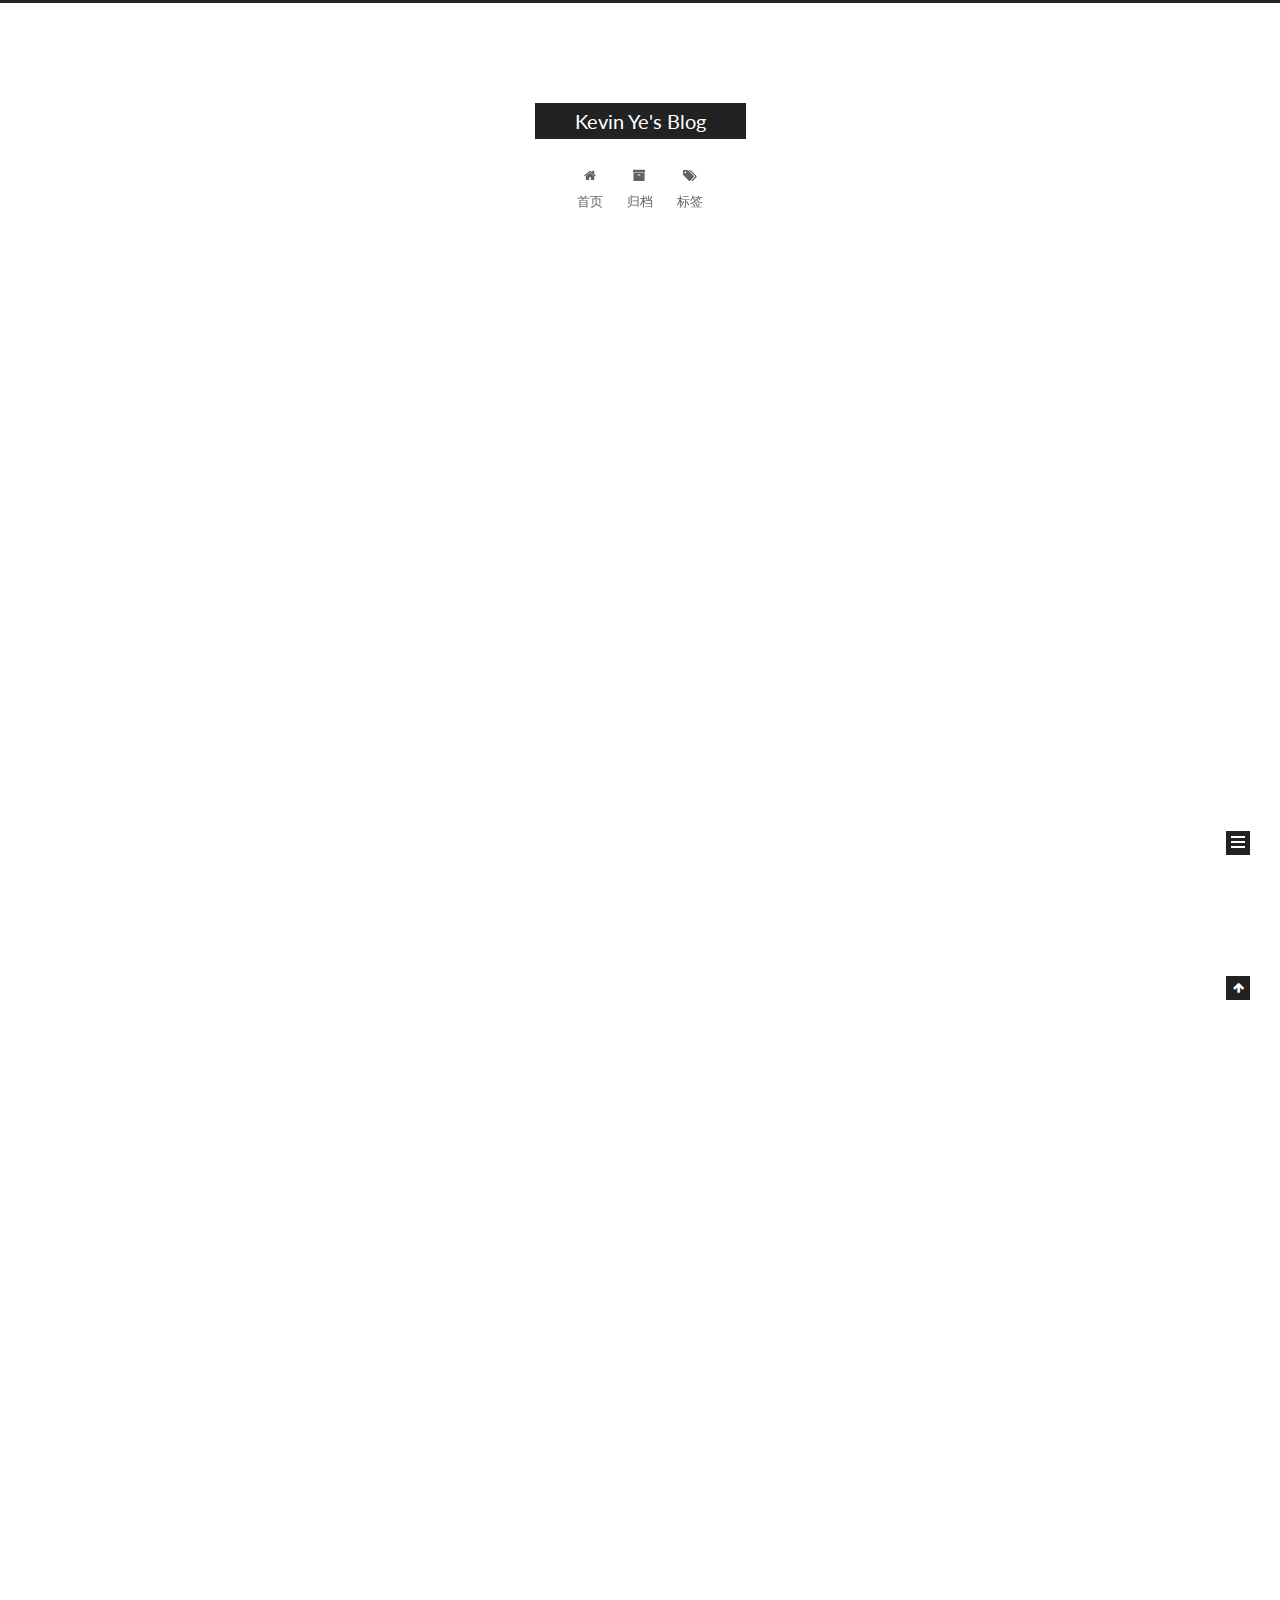
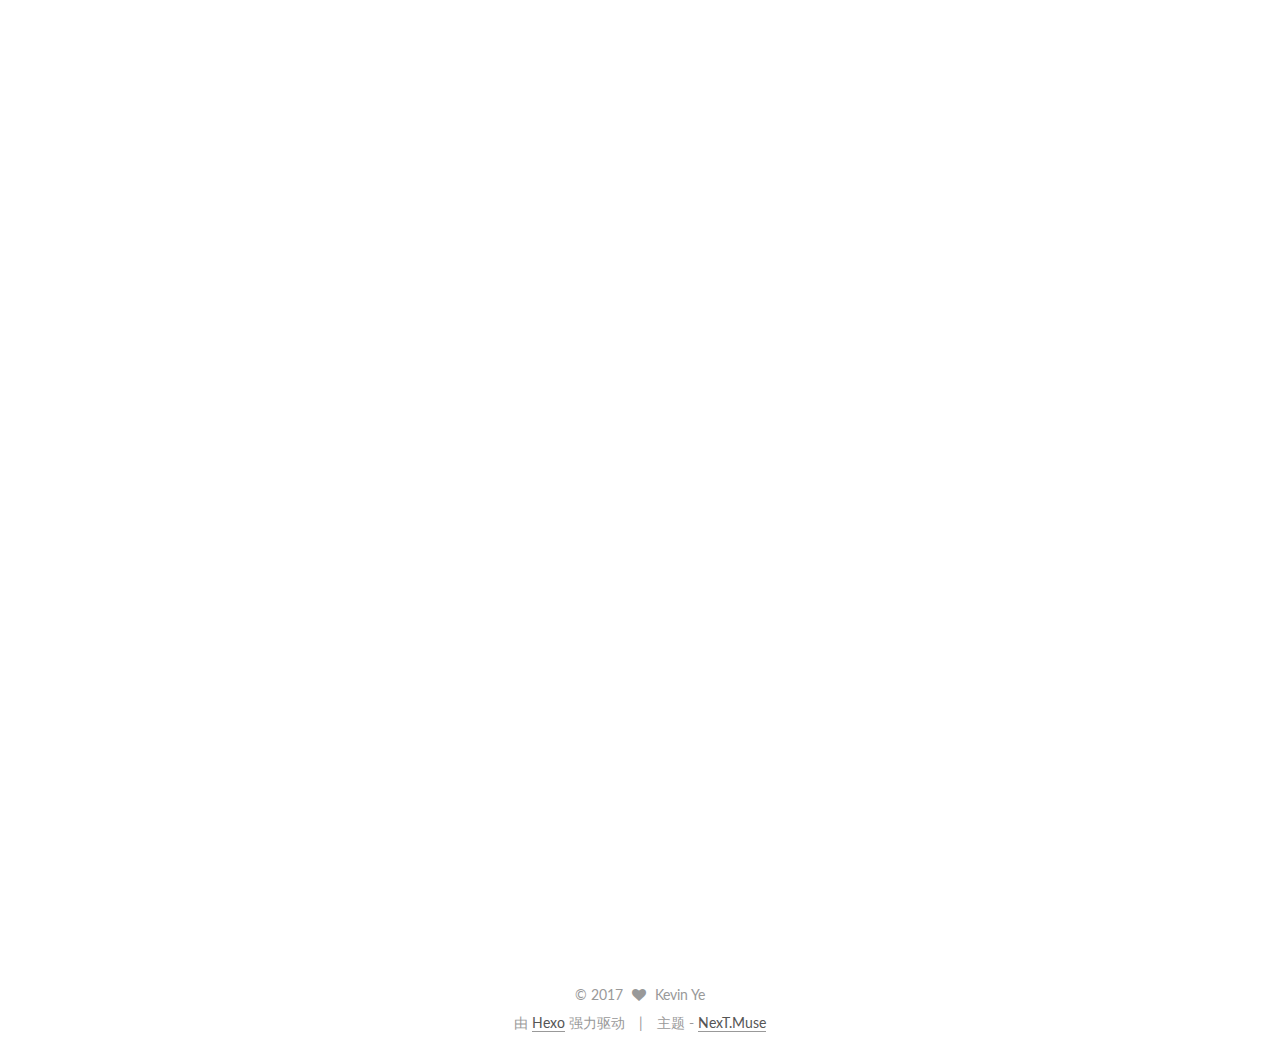
==== index.html @ f9342b97 "Site updated: 2017-03-09 15:17:04" ====
<!doctype html>



  


<html class="theme-next muse use-motion" lang="zh-Hans">
<head>
  <meta charset="UTF-8"/>
<meta http-equiv="X-UA-Compatible" content="IE=edge" />
<meta name="viewport" content="width=device-width, initial-scale=1, maximum-scale=1"/>



<meta http-equiv="Cache-Control" content="no-transform" />
<meta http-equiv="Cache-Control" content="no-siteapp" />















  
  
  <link href="/lib/fancybox/source/jquery.fancybox.css?v=2.1.5" rel="stylesheet" type="text/css" />




  
  
  
  

  
    
    
  

  

  

  

  

  
    
    
    <link href="//fonts.googleapis.com/css?family=Lato:300,300italic,400,400italic,700,700italic&subset=latin,latin-ext" rel="stylesheet" type="text/css">
  






<link href="/lib/font-awesome/css/font-awesome.min.css?v=4.6.2" rel="stylesheet" type="text/css" />

<link href="/css/main.css?v=5.1.0" rel="stylesheet" type="text/css" />


  <meta name="keywords" content="Hexo, NexT" />








  <link rel="shortcut icon" type="image/x-icon" href="/favicon.ico?v=5.1.0" />






<meta property="og:type" content="website">
<meta property="og:title" content="Kevin Ye's Blog">
<meta property="og:url" content="http://yoursite.com/index.html">
<meta property="og:site_name" content="Kevin Ye's Blog">
<meta name="twitter:card" content="summary">
<meta name="twitter:title" content="Kevin Ye's Blog">



<script type="text/javascript" id="hexo.configurations">
  var NexT = window.NexT || {};
  var CONFIG = {
    root: '/',
    scheme: 'Muse',
    sidebar: {"position":"left","display":"post","offset":12,"offset_float":0,"b2t":false,"scrollpercent":false},
    fancybox: true,
    motion: true,
    duoshuo: {
      userId: '0',
      author: '博主'
    },
    algolia: {
      applicationID: '',
      apiKey: '',
      indexName: '',
      hits: {"per_page":10},
      labels: {"input_placeholder":"Search for Posts","hits_empty":"We didn't find any results for the search: ${query}","hits_stats":"${hits} results found in ${time} ms"}
    }
  };
</script>



  <link rel="canonical" href="http://yoursite.com/"/>





  <title> Kevin Ye's Blog </title>
</head>

<body itemscope itemtype="http://schema.org/WebPage" lang="zh-Hans">

  














  
  
    
  

  <div class="container one-collumn sidebar-position-left 
   page-home 
 ">
    <div class="headband"></div>

    <header id="header" class="header" itemscope itemtype="http://schema.org/WPHeader">
      <div class="header-inner"><div class="site-brand-wrapper">
  <div class="site-meta ">
    

    <div class="custom-logo-site-title">
      <a href="/"  class="brand" rel="start">
        <span class="logo-line-before"><i></i></span>
        <span class="site-title">Kevin Ye's Blog</span>
        <span class="logo-line-after"><i></i></span>
      </a>
    </div>
      
        <p class="site-subtitle"></p>
      
  </div>

  <div class="site-nav-toggle">
    <button>
      <span class="btn-bar"></span>
      <span class="btn-bar"></span>
      <span class="btn-bar"></span>
    </button>
  </div>
</div>

<nav class="site-nav">
  

  
    <ul id="menu" class="menu">
      
        
        <li class="menu-item menu-item-home">
          <a href="/" rel="section">
            
              <i class="menu-item-icon fa fa-fw fa-home"></i> <br />
            
            首页
          </a>
        </li>
      
        
        <li class="menu-item menu-item-archives">
          <a href="/archives" rel="section">
            
              <i class="menu-item-icon fa fa-fw fa-archive"></i> <br />
            
            归档
          </a>
        </li>
      
        
        <li class="menu-item menu-item-tags">
          <a href="/tags" rel="section">
            
              <i class="menu-item-icon fa fa-fw fa-tags"></i> <br />
            
            标签
          </a>
        </li>
      

      
    </ul>
  

  
</nav>



 </div>
    </header>

    <main id="main" class="main">
      <div class="main-inner">
        <div class="content-wrap">
          <div id="content" class="content">
            
  <section id="posts" class="posts-expand">
    
      

  

  
  
  

  <article class="post post-type-normal " itemscope itemtype="http://schema.org/Article">
    <link itemprop="mainEntityOfPage" href="http://yoursite.com/2017/03/07/test-title/">

    <span hidden itemprop="author" itemscope itemtype="http://schema.org/Person">
      <meta itemprop="name" content="Kevin Ye">
      <meta itemprop="description" content="">
      <meta itemprop="image" content="/uploads/avatar.jpg">
    </span>

    <span hidden itemprop="publisher" itemscope itemtype="http://schema.org/Organization">
      <meta itemprop="name" content="Kevin Ye's Blog">
    </span>

    
      <header class="post-header">

        
        
          <h1 class="post-title" itemprop="name headline">
            
            
              
                
                <a class="post-title-link" href="/2017/03/07/test-title/" itemprop="url">
                  Start activity from a SingleInstance activity
                </a>
              
            
          </h1>
        

        <div class="post-meta">
          <span class="post-time">
            
              <span class="post-meta-item-icon">
                <i class="fa fa-calendar-o"></i>
              </span>
              
                <span class="post-meta-item-text">发表于</span>
              
              <time title="创建于" itemprop="dateCreated datePublished" datetime="2017-03-07T14:33:56+08:00">
                2017-03-07
              </time>
            

            

            
          </span>

          

          
            
          

          
          

          

          

          

        </div>
      </header>
    


    <div class="post-body" itemprop="articleBody">

      
      

      
        
          
            <h2 id="Start-activity-from-a-SingleInstance-activity"><a href="#Start-activity-from-a-SingleInstance-activity" class="headerlink" title="Start activity from a SingleInstance activity"></a>Start activity from a SingleInstance activity</h2><p>问题：项目上遇到个问题，有个 SingleInstance 的 activity Activity-A， 可以看成一个dialog样式的list，点击其中的每个item可以打开对应的详情界面，即跳转到 Activity-B，跳转到 Activity-B 后仍会控制让 Activity-A 再次弹出覆盖在 Activity-B 之上，可以再次点击其中的item打开新的详情界面， Activity-B 是个普通 activity， 预期是每次点击 Activity-A 中的item 后会打开一个新的 Activity-B 来显示详情，多次点击后应该有多个 Activity-B 的实例，分别显示不同item的详情。 然而实际过程中发现 Activity-B 始终只有一个实例，始终显示的是最后一次点击的item的详情， 即便在startActivity的intent中不添加任何flag也是如此。</p>
<p>原因: 查看官方文档后发现，从一个 SingleInstance 的 Activity 跳转到别的 Activity 时， 默认是加了 FLAG_ACTIVITY_NEW_TASK 的。</p>
<blockquote>
<p>A “singleInstance” activity, on the other hand, permits no other activities to be part of its task. It’s the only activity in the task. If it starts another activity, that activity is assigned to a different task — as if FLAG_ACTIVITY_NEW_TASK was in the intent.</p>
</blockquote>
<p>而如果添加了 FLAG_ACTIVITY_NEW_TASK ，如果目标 Activity 已经存在于一个task时，不会创建一个新的实例，而是把已有的那个task带到前台， 所以导致了以上问题的出现。</p>
<blockquote>
<p>“Start the activity in a new task. If a task is already running for the activity you are now starting, that task is brought to the foreground with its last state restored and the activity receives the new intent in onNewIntent().”</p>
</blockquote>
<p>解决办法：在 startActivity 的 intent 里同时加上 FLAG_ACTIVITY_NEW_TASK 和 FLAG_ACTIVITY_MULTIPLE_TASK （必须同时使用），官方文档对FLAG_ACTIVITY_MULTIPLE_TASK 的解释是：</p>
<blockquote>
<p>Used in conjunction with FLAG_ACTIVITY_NEW_TASK to disable the behavior of bringing an existing task to the foreground. When set, a new task is always started to host the Activity for the Intent, regardless of whether there is already an existing task running the same thing.</p>
</blockquote>
<p>参考官方文档：</p>
<ul>
<li><p><a href="https://developer.android.com/guide/topics/manifest/activity-element.html#lmode" target="_blank" rel="external">Activity LaunchMode</a></p>
</li>
<li><p><a href="https://developer.android.com/reference/android/content/Intent.html#FLAG_ACTIVITY_MULTIPLE_TASK" target="_blank" rel="external">FLAG_ACTIVITY_MULTIPLE_TASK</a></p>
</li>
</ul>

          
        
      
    </div>

    <div>
      
    </div>

    <div>
      
    </div>


    <footer class="post-footer">
      

      

      

      
      
        <div class="post-eof"></div>
      
    </footer>
  </article>


    
      

  

  
  
  

  <article class="post post-type-normal " itemscope itemtype="http://schema.org/Article">
    <link itemprop="mainEntityOfPage" href="http://yoursite.com/2017/03/07/hello-world/">

    <span hidden itemprop="author" itemscope itemtype="http://schema.org/Person">
      <meta itemprop="name" content="Kevin Ye">
      <meta itemprop="description" content="">
      <meta itemprop="image" content="/uploads/avatar.jpg">
    </span>

    <span hidden itemprop="publisher" itemscope itemtype="http://schema.org/Organization">
      <meta itemprop="name" content="Kevin Ye's Blog">
    </span>

    
      <header class="post-header">

        
        
          <h1 class="post-title" itemprop="name headline">
            
            
              
                
                <a class="post-title-link" href="/2017/03/07/hello-world/" itemprop="url">
                  Hello World
                </a>
              
            
          </h1>
        

        <div class="post-meta">
          <span class="post-time">
            
              <span class="post-meta-item-icon">
                <i class="fa fa-calendar-o"></i>
              </span>
              
                <span class="post-meta-item-text">发表于</span>
              
              <time title="创建于" itemprop="dateCreated datePublished" datetime="2017-03-07T14:28:43+08:00">
                2017-03-07
              </time>
            

            

            
          </span>

          

          
            
          

          
          

          

          

          

        </div>
      </header>
    


    <div class="post-body" itemprop="articleBody">

      
      

      
        
          
            <p>Welcome to <a href="https://hexo.io/" target="_blank" rel="external">Hexo</a>! This is your very first post. Check <a href="https://hexo.io/docs/" target="_blank" rel="external">documentation</a> for more info. If you get any problems when using Hexo, you can find the answer in <a href="https://hexo.io/docs/troubleshooting.html" target="_blank" rel="external">troubleshooting</a> or you can ask me on <a href="https://github.com/hexojs/hexo/issues" target="_blank" rel="external">GitHub</a>.</p>
<h2 id="Quick-Start"><a href="#Quick-Start" class="headerlink" title="Quick Start"></a>Quick Start</h2><h3 id="Create-a-new-post"><a href="#Create-a-new-post" class="headerlink" title="Create a new post"></a>Create a new post</h3><figure class="highlight bash"><table><tr><td class="gutter"><pre><div class="line">1</div></pre></td><td class="code"><pre><div class="line">$ hexo new <span class="string">"My New Post"</span></div></pre></td></tr></table></figure>
<p>More info: <a href="https://hexo.io/docs/writing.html" target="_blank" rel="external">Writing</a></p>
<h3 id="Run-server"><a href="#Run-server" class="headerlink" title="Run server"></a>Run server</h3><figure class="highlight bash"><table><tr><td class="gutter"><pre><div class="line">1</div></pre></td><td class="code"><pre><div class="line">$ hexo server</div></pre></td></tr></table></figure>
<p>More info: <a href="https://hexo.io/docs/server.html" target="_blank" rel="external">Server</a></p>
<h3 id="Generate-static-files"><a href="#Generate-static-files" class="headerlink" title="Generate static files"></a>Generate static files</h3><figure class="highlight bash"><table><tr><td class="gutter"><pre><div class="line">1</div></pre></td><td class="code"><pre><div class="line">$ hexo generate</div></pre></td></tr></table></figure>
<p>More info: <a href="https://hexo.io/docs/generating.html" target="_blank" rel="external">Generating</a></p>
<h3 id="Deploy-to-remote-sites"><a href="#Deploy-to-remote-sites" class="headerlink" title="Deploy to remote sites"></a>Deploy to remote sites</h3><figure class="highlight bash"><table><tr><td class="gutter"><pre><div class="line">1</div></pre></td><td class="code"><pre><div class="line">$ hexo deploy</div></pre></td></tr></table></figure>
<p>More info: <a href="https://hexo.io/docs/deployment.html" target="_blank" rel="external">Deployment</a></p>

          
        
      
    </div>

    <div>
      
    </div>

    <div>
      
    </div>


    <footer class="post-footer">
      

      

      

      
      
        <div class="post-eof"></div>
      
    </footer>
  </article>


    
  </section>

  

          
          </div>
          


          

        </div>
        
          
  
  <div class="sidebar-toggle">
    <div class="sidebar-toggle-line-wrap">
      <span class="sidebar-toggle-line sidebar-toggle-line-first"></span>
      <span class="sidebar-toggle-line sidebar-toggle-line-middle"></span>
      <span class="sidebar-toggle-line sidebar-toggle-line-last"></span>
    </div>
  </div>

  <aside id="sidebar" class="sidebar">
    <div class="sidebar-inner">

      

      

      <section class="site-overview sidebar-panel sidebar-panel-active">
        <div class="site-author motion-element" itemprop="author" itemscope itemtype="http://schema.org/Person">
          <img class="site-author-image" itemprop="image"
               src="/uploads/avatar.jpg"
               alt="Kevin Ye" />
          <p class="site-author-name" itemprop="name">Kevin Ye</p>
           
              <p class="site-description motion-element" itemprop="description"></p>
          
        </div>
        <nav class="site-state motion-element">

          
            <div class="site-state-item site-state-posts">
              <a href="/archives">
                <span class="site-state-item-count">2</span>
                <span class="site-state-item-name">日志</span>
              </a>
            </div>
          

          

          
            
            
            <div class="site-state-item site-state-tags">
              
                <span class="site-state-item-count">1</span>
                <span class="site-state-item-name">标签</span>
              
            </div>
          

        </nav>

        

        <div class="links-of-author motion-element">
          
        </div>

        
        

        
        

        


      </section>

      

      

    </div>
  </aside>


        
      </div>
    </main>

    <footer id="footer" class="footer">
      <div class="footer-inner">
        <div class="copyright" >
  
  &copy; 
  <span itemprop="copyrightYear">2017</span>
  <span class="with-love">
    <i class="fa fa-heart"></i>
  </span>
  <span class="author" itemprop="copyrightHolder">Kevin Ye</span>
</div>


<div class="powered-by">
  由 <a class="theme-link" href="https://hexo.io">Hexo</a> 强力驱动
</div>

<div class="theme-info">
  主题 -
  <a class="theme-link" href="https://github.com/iissnan/hexo-theme-next">
    NexT.Muse
  </a>
</div>


        

        
      </div>
    </footer>

    
      <div class="back-to-top">
        <i class="fa fa-arrow-up"></i>
        
      </div>
    
    
  </div>

  

<script type="text/javascript">
  if (Object.prototype.toString.call(window.Promise) !== '[object Function]') {
    window.Promise = null;
  }
</script>









  




  
  <script type="text/javascript" src="/lib/jquery/index.js?v=2.1.3"></script>

  
  <script type="text/javascript" src="/lib/fastclick/lib/fastclick.min.js?v=1.0.6"></script>

  
  <script type="text/javascript" src="/lib/jquery_lazyload/jquery.lazyload.js?v=1.9.7"></script>

  
  <script type="text/javascript" src="/lib/velocity/velocity.min.js?v=1.2.1"></script>

  
  <script type="text/javascript" src="/lib/velocity/velocity.ui.min.js?v=1.2.1"></script>

  
  <script type="text/javascript" src="/lib/fancybox/source/jquery.fancybox.pack.js?v=2.1.5"></script>


  


  <script type="text/javascript" src="/js/src/utils.js?v=5.1.0"></script>

  <script type="text/javascript" src="/js/src/motion.js?v=5.1.0"></script>



  
  

  

  


  <script type="text/javascript" src="/js/src/bootstrap.js?v=5.1.0"></script>



  



  




	





  





  





  



  
  

  

  

  

  


  

</body>
</html>
---- css/main.css ----
/* normalize.css v3.0.2 | MIT License | git.io/normalize */
html {
  font-family: sans-serif; /* 1 */
  -ms-text-size-adjust: 100%; /* 2 */
  -webkit-text-size-adjust: 100%; /* 2 */
}
body {
  margin: 0;
}
article,
aside,
details,
figcaption,
figure,
footer,
header,
hgroup,
main,
menu,
nav,
section,
summary {
  display: block;
}
audio,
canvas,
progress,
video {
  display: inline-block; /* 1 */
  vertical-align: baseline; /* 2 */
}
audio:not([controls]) {
  display: none;
  height: 0;
}
[hidden],
template {
  display: none;
}
a {
  background-color: transparent;
}
a:active,
a:hover {
  outline: 0;
}
abbr[title] {
  border-bottom: 1px dotted;
}
b,
strong {
  font-weight: bold;
}
dfn {
  font-style: italic;
}
h1 {
  font-size: 2em;
  margin: 0.67em 0;
}
mark {
  background: #ff0;
  color: #000;
}
small {
  font-size: 80%;
}
sub,
sup {
  font-size: 75%;
  line-height: 0;
  position: relative;
  vertical-align: baseline;
}
sup {
  top: -0.5em;
}
sub {
  bottom: -0.25em;
}
img {
  border: 0;
}
svg:not(:root) {
  overflow: hidden;
}
figure {
  margin: 1em 40px;
}
hr {
  -moz-box-sizing: content-box;
  box-sizing: content-box;
  height: 0;
}
pre {
  overflow: auto;
}
code,
kbd,
pre,
samp {
  font-family: monospace, monospace;
  font-size: 1em;
}
button,
input,
optgroup,
select,
textarea {
  color: inherit; /* 1 */
  font: inherit; /* 2 */
  margin: 0; /* 3 */
}
button {
  overflow: visible;
}
button,
select {
  text-transform: none;
}
button,
html input[type="button"],
input[type="reset"],
input[type="submit"] {
  -webkit-appearance: button; /* 2 */
  cursor: pointer; /* 3 */
}
button[disabled],
html input[disabled] {
  cursor: default;
}
button::-moz-focus-inner,
input::-moz-focus-inner {
  border: 0;
  padding: 0;
}
input {
  line-height: normal;
}
input[type="checkbox"],
input[type="radio"] {
  box-sizing: border-box; /* 1 */
  padding: 0; /* 2 */
}
input[type="number"]::-webkit-inner-spin-button,
input[type="number"]::-webkit-outer-spin-button {
  height: auto;
}
input[type="search"] {
  -webkit-appearance: textfield; /* 1 */
  -moz-box-sizing: content-box;
  -webkit-box-sizing: content-box; /* 2 */
  box-sizing: content-box;
}
input[type="search"]::-webkit-search-cancel-button,
input[type="search"]::-webkit-search-decoration {
  -webkit-appearance: none;
}
fieldset {
  border: 1px solid #c0c0c0;
  margin: 0 2px;
  padding: 0.35em 0.625em 0.75em;
}
legend {
  border: 0; /* 1 */
  padding: 0; /* 2 */
}
textarea {
  overflow: auto;
}
optgroup {
  font-weight: bold;
}
table {
  border-collapse: collapse;
  border-spacing: 0;
}
td,
th {
  padding: 0;
}
::selection {
  background: #262a30;
  color: #fff;
}
body {
  position: relative;
  font-family: 'Lato', "PingFang SC", "Microsoft YaHei", sans-serif;
  font-size: 14px;
  line-height: 2;
  color: #555;
  background: #fff;
}
@media (max-width: 767px) {
  body {
    padding-right: 0 !important;
  }
}
@media (min-width: 768px) and (max-width: 991px) {
  body {
    padding-right: 0 !important;
  }
}
@media (min-width: 1600px) {
  body {
    font-size: 16px;
  }
}
h1,
h2,
h3,
h4,
h5,
h6 {
  margin: 0;
  padding: 0;
  font-weight: bold;
  line-height: 1.5;
  font-family: 'Lato', "PingFang SC", "Microsoft YaHei", sans-serif;
}
h2,
h3,
h4,
h5,
h6 {
  margin: 20px 0 15px;
}
h1 {
  font-size: 22px;
}
@media (max-width: 767px) {
  h1 {
    font-size: 18px;
  }
}
h2 {
  font-size: 20px;
}
@media (max-width: 767px) {
  h2 {
    font-size: 16px;
  }
}
h3 {
  font-size: 18px;
}
@media (max-width: 767px) {
  h3 {
    font-size: 14px;
  }
}
h4 {
  font-size: 16px;
}
@media (max-width: 767px) {
  h4 {
    font-size: 12px;
  }
}
h5 {
  font-size: 14px;
}
@media (max-width: 767px) {
  h5 {
    font-size: 10px;
  }
}
h6 {
  font-size: 12px;
}
@media (max-width: 767px) {
  h6 {
    font-size: 8px;
  }
}
p {
  margin: 0 0 25px 0;
}
a {
  color: #555;
  text-decoration: none;
  border-bottom: 1px solid #999;
  word-wrap: break-word;
}
a:hover {
  color: #222;
  border-bottom-color: #222;
}
blockquote {
  margin: 0;
  padding: 0;
}
img {
  display: block;
  margin: auto;
  max-width: 100%;
  height: auto;
}
hr {
  margin: 40px 0;
  height: 3px;
  border: none;
  background-color: #ddd;
  background-image: repeating-linear-gradient(-45deg, #fff, #fff 4px, transparent 4px, transparent 8px);
}
blockquote {
  padding: 0 15px;
  color: #666;
  border-left: 4px solid #ddd;
}
blockquote cite::before {
  content: "-";
  padding: 0 5px;
}
dt {
  font-weight: 700;
}
dd {
  margin: 0;
  padding: 0;
}
.text-left {
  text-align: left;
}
.text-center {
  text-align: center;
}
.text-right {
  text-align: right;
}
.text-justify {
  text-align: justify;
}
.text-nowrap {
  white-space: nowrap;
}
.text-lowercase {
  text-transform: lowercase;
}
.text-uppercase {
  text-transform: uppercase;
}
.text-capitalize {
  text-transform: capitalize;
}
.center-block {
  display: block;
  margin-left: auto;
  margin-right: auto;
}
.clearfix:before,
.clearfix:after {
  content: " ";
  display: table;
}
.clearfix:after {
  clear: both;
}
.pullquote {
  width: 45%;
}
.pullquote.left {
  float: left;
  margin-left: 5px;
  margin-right: 10px;
}
.pullquote.right {
  float: right;
  margin-left: 10px;
  margin-right: 5px;
}
.affix.affix.affix {
  position: fixed;
}
.translation {
  margin-top: -20px;
  font-size: 14px;
  color: #999;
}
.scrollbar-measure {
  width: 100px;
  height: 100px;
  overflow: scroll;
  position: absolute;
  top: -9999px;
}
.use-motion .motion-element {
  opacity: 0;
}
table {
  margin: 20px 0;
  width: 100%;
  border-collapse: collapse;
  border-spacing: 0;
  border: 1px solid #ddd;
  font-size: 14px;
  table-layout: fixed;
  word-wrap: break-all;
}
table>tbody>tr:nth-of-type(odd) {
  background-color: #f9f9f9;
}
table>tbody>tr:hover {
  background-color: #f5f5f5;
}
caption,
th,
td {
  padding: 8px;
  text-align: left;
  vertical-align: middle;
  font-weight: normal;
}
th,
td {
  border-bottom: 3px solid #ddd;
  border-right: 1px solid #eee;
}
th {
  padding-bottom: 10px;
  font-weight: 700;
}
td {
  border-bottom-width: 1px;
}
html,
body {
  height: 100%;
}
.container {
  position: relative;
  min-height: 100%;
}
.header-inner {
  margin: 0 auto;
  padding: 100px 0 70px;
  width: 700px;
}
@media (min-width: 1600px) {
  .container .header-inner {
    width: 900px;
  }
}
.main {
  padding-bottom: 150px;
}
.main-inner {
  margin: 0 auto;
  width: 700px;
}
@media (min-width: 1600px) {
  .container .main-inner {
    width: 900px;
  }
}
.footer {
  position: absolute;
  left: 0;
  bottom: 0;
  width: 100%;
  min-height: 50px;
}
.footer-inner {
  box-sizing: border-box;
  margin: 20px auto;
  width: 700px;
}
@media (min-width: 1600px) {
  .container .footer-inner {
    width: 900px;
  }
}
pre,
.highlight {
  overflow: auto;
  margin: 20px 0;
  padding: 0;
  font-size: 13px;
  color: #4d4d4c;
  background: #f7f7f7;
  line-height: 1.6;
}
pre,
code {
  font-family: consolas, Menlo, "PingFang SC", "Microsoft YaHei", monospace;
}
code {
  padding: 2px 4px;
  word-wrap: break-word;
  color: #555;
  background: #eee;
  border-radius: 3px;
  font-size: 13px;
}
pre code {
  padding: 0;
  color: #4d4d4c;
  background: none;
  text-shadow: none;
}
.highlight {
  border-radius: 1px;
}
.highlight pre {
  border: none;
  margin: 0;
  padding: 10px 0;
}
.highlight table {
  margin: 0;
  width: auto;
  border: none;
}
.highlight td {
  border: none;
  padding: 0;
}
.highlight figcaption {
  font-size: 1em;
  color: #4d4d4c;
  line-height: 1em;
  margin-bottom: 1em;
}
.highlight figcaption:before,
.highlight figcaption:after {
  content: " ";
  display: table;
}
.highlight figcaption:after {
  clear: both;
}
.highlight figcaption a {
  float: right;
  color: #4d4d4c;
}
.highlight figcaption a:hover {
  border-bottom-color: #4d4d4c;
}
.highlight .gutter pre {
  padding-left: 10px;
  padding-right: 10px;
  color: #869194;
  text-align: right;
  background-color: #eff2f3;
}
.highlight .code pre {
  padding-left: 10px;
  padding-right: 10px;
  background-color: #f7f7f7;
}
.highlight .line {
  height: 20px;
}
.gutter {
  -webkit-user-select: none;
  -moz-user-select: none;
  -ms-user-select: none;
  user-select: none;
}
.gist table {
  width: auto;
}
.gist table td {
  border: none;
}
pre .deletion {
  background: #fdd;
}
pre .addition {
  background: #dfd;
}
pre .meta {
  color: #8959a8;
}
pre .comment {
  color: #8e908c;
}
pre .variable,
pre .attribute,
pre .tag,
pre .regexp,
pre .ruby .constant,
pre .xml .tag .title,
pre .xml .pi,
pre .xml .doctype,
pre .html .doctype,
pre .css .id,
pre .css .class,
pre .css .pseudo {
  color: #c82829;
}
pre .number,
pre .preprocessor,
pre .built_in,
pre .literal,
pre .params,
pre .constant,
pre .command {
  color: #f5871f;
}
pre .ruby .class .title,
pre .css .rules .attribute,
pre .string,
pre .value,
pre .inheritance,
pre .header,
pre .ruby .symbol,
pre .xml .cdata,
pre .special,
pre .number,
pre .formula {
  color: #718c00;
}
pre .title,
pre .css .hexcolor {
  color: #3e999f;
}
pre .function,
pre .python .decorator,
pre .python .title,
pre .ruby .function .title,
pre .ruby .title .keyword,
pre .perl .sub,
pre .javascript .title,
pre .coffeescript .title {
  color: #4271ae;
}
pre .keyword,
pre .javascript .function {
  color: #8959a8;
}
.full-image.full-image.full-image {
  border: none;
  max-width: 100%;
  width: auto;
  margin: 20px auto;
}
@media (min-width: 992px) {
  .full-image.full-image.full-image {
    max-width: none;
    width: 110%;
    margin: 25px -5%;
  }
}
.blockquote-center,
.page-home .post-type-quote blockquote,
.page-post-detail .post-type-quote blockquote {
  position: relative;
  margin: 40px 0;
  padding: 0;
  border-left: none;
  text-align: center;
}
.blockquote-center::before,
.page-home .post-type-quote blockquote::before,
.page-post-detail .post-type-quote blockquote::before,
.blockquote-center::after,
.page-home .post-type-quote blockquote::after,
.page-post-detail .post-type-quote blockquote::after {
  position: absolute;
  content: ' ';
  display: block;
  width: 100%;
  height: 24px;
  opacity: 0.2;
  background-repeat: no-repeat;
  background-position: 0 -6px;
  background-size: 22px 22px;
}
.blockquote-center::before,
.page-home .post-type-quote blockquote::before,
.page-post-detail .post-type-quote blockquote::before {
  top: -20px;
  background-image: url("../images/quote-l.svg");
  border-top: 1px solid #ccc;
}
.blockquote-center::after,
.page-home .post-type-quote blockquote::after,
.page-post-detail .post-type-quote blockquote::after {
  bottom: -20px;
  background-image: url("../images/quote-r.svg");
  border-bottom: 1px solid #ccc;
  background-position: 100% 8px;
}
.blockquote-center p,
.page-home .post-type-quote blockquote p,
.page-post-detail .post-type-quote blockquote p,
.blockquote-center div,
.page-home .post-type-quote blockquote div,
.page-post-detail .post-type-quote blockquote div {
  text-align: center;
}
.post .post-body .group-picture img {
  box-sizing: border-box;
  padding: 0 3px;
  border: none;
}
.post .group-picture-row {
  overflow: hidden;
  margin-top: 6px;
}
.post .group-picture-row:first-child {
  margin-top: 0;
}
.post .group-picture-column {
  float: left;
}
.page-post-detail .post-body .group-picture-column {
  float: none;
  margin-top: 10px;
  width: auto !important;
}
.page-post-detail .post-body .group-picture-column img {
  margin: 0 auto;
}
.page-archive .group-picture-container {
  overflow: hidden;
}
.page-archive .group-picture-row {
  float: left;
}
.page-archive .group-picture-row:first-child {
  margin-top: 6px;
}
.page-archive .group-picture-column {
  max-width: 150px;
  max-height: 150px;
}
.note {
  padding: 20px;
  margin: 20px 0;
  border: 1px solid #eee;
  border-left-width: 5px;
  border-radius: 3px;
}
.note h2,
.note h3,
.note h4,
.note h5,
.note h6 {
  margin-top: 0;
  margin-bottom: 5px;
}
.note p:last-child {
  margin-bottom: 0;
}
.note code {
  border-radius: 3px;
}
.note+.note {
  margin-top: -5px;
}
.default {
  border-left-color: #777;
}
.default h2,
.default h3,
.default h4,
.default h5,
.default h6 {
  color: #777;
}
.primary {
  border-left-color: #428bca;
}
.primary h2,
.primary h3,
.primary h4,
.primary h5,
.primary h6 {
  color: #428bca;
}
.success {
  border-left-color: #5cb85c;
}
.success h2,
.success h3,
.success h4,
.success h5,
.success h6 {
  color: #5cb85c;
}
.danger {
  border-left-color: #d9534f;
}
.danger h2,
.danger h3,
.danger h4,
.danger h5,
.danger h6 {
  color: #d9534f;
}
.warning {
  border-left-color: #f0ad4e;
}
.warning h2,
.warning h3,
.warning h4,
.warning h5,
.warning h6 {
  color: #f0ad4e;
}
.info {
  border-left-color: #5bc0de;
}
.info h2,
.info h3,
.info h4,
.info h5,
.info h6 {
  color: #5bc0de;
}
.exturl {
  background-color: transparent;
  cursor: pointer;
  border-bottom: 1px solid #999;
}
.exturl .fa {
  font-size: 14px;
}
.exturl:active,
.exturl:hover {
  outline: 0;
  color: #222;
  border-bottom-color: #222;
}
.btn {
  display: inline-block;
  padding: 0 20px;
  font-size: 14px;
  color: #fff;
  background: #222;
  border: 2px solid #222;
  text-decoration: none;
  border-radius: 0;
  transition-property: background-color;
  transition-duration: 0.2s;
  transition-timing-function: ease-in-out;
  transition-delay: 0s;
}
.btn:hover,
.post-button .btn:hover {
  border-color: #222;
  color: #222;
  background: #fff;
}
.btn-bar {
  display: block;
  width: 22px;
  height: 2px;
  background: #555;
  border-radius: 1px;
}
.btn-bar+.btn-bar {
  margin-top: 4px;
}
.pagination {
  margin: 120px 0 40px;
  text-align: center;
  border-top: 1px solid #eee;
}
.page-number-basic,
.pagination .prev,
.pagination .next,
.pagination .page-number,
.pagination .space {
  display: inline-block;
  position: relative;
  top: -1px;
  margin: 0 10px;
  padding: 0 10px;
  line-height: 30px;
}
@media (max-width: 767px) {
  .page-number-basic,
  .pagination .prev,
  .pagination .next,
  .pagination .page-number,
  .pagination .space {
    margin: 0 5px;
  }
}
.pagination .prev,
.pagination .next,
.pagination .page-number {
  border-bottom: 0;
  border-top: 1px solid #eee;
  transition-property: border-color;
  transition-duration: 0.2s;
  transition-timing-function: ease-in-out;
  transition-delay: 0s;
}
.pagination .prev:hover,
.pagination .next:hover,
.pagination .page-number:hover {
  border-top-color: #222;
}
.pagination .space {
  padding: 0;
  margin: 0;
}
.pagination .prev {
  margin-left: 0;
}
.pagination .next {
  margin-right: 0;
}
.pagination .page-number.current {
  color: #fff;
  background: #ccc;
  border-top-color: #ccc;
}
@media (max-width: 767px) {
  .pagination {
    border-top: none;
  }
  .pagination .prev,
  .pagination .next,
  .pagination .page-number {
    margin-bottom: 10px;
    border-top: 0;
    border-bottom: 1px solid #eee;
  }
  .pagination .prev:hover,
  .pagination .next:hover,
  .pagination .page-number:hover {
    border-bottom-color: #222;
  }
}
.comments {
  margin: 60px 20px 0;
}
.tag-cloud {
  text-align: center;
}
.tag-cloud a {
  display: inline-block;
  margin: 10px;
}
.back-to-top {
  box-sizing: border-box;
  position: fixed;
  bottom: -100px;
  right: 30px;
  z-index: 1050;
  padding: 0 6px;
  width: 24px;
  background: #222;
  font-size: 12px;
  opacity: 1;
  color: #fff;
  cursor: pointer;
  text-align: center;
  -webkit-transform: translateZ(0);
  transition-property: bottom;
  transition-duration: 0.2s;
  transition-timing-function: ease-in-out;
  transition-delay: 0s;
}
@media (max-width: 767px) {
  .back-to-top {
    display: none;
  }
}
@media (min-width: 768px) and (max-width: 991px) {
  .back-to-top {
    display: none;
  }
}
.back-to-top.back-to-top-on {
  bottom: 19px;
}
.header {
  background: #fff;
}
.header-inner {
  position: relative;
}
.headband {
  height: 3px;
  background: #222;
}
.site-meta {
  margin: 0;
  text-align: center;
}
@media (max-width: 767px) {
  .site-meta {
    text-align: center;
  }
}
.brand {
  position: relative;
  display: inline-block;
  padding: 0 40px;
  color: #fff;
  background: #222;
  border-bottom: none;
}
.brand:hover {
  color: #fff;
}
.logo {
  display: inline-block;
  margin-right: 5px;
  line-height: 36px;
  vertical-align: top;
}
.site-title {
  display: inline-block;
  vertical-align: top;
  line-height: 36px;
  font-size: 20px;
  font-weight: normal;
  font-family: 'Lato', "PingFang SC", "Microsoft YaHei", sans-serif;
}
.site-subtitle {
  margin-top: 10px;
  font-size: 13px;
  color: #999;
}
.use-motion .brand {
  opacity: 0;
}
.use-motion .logo,
.use-motion .site-title,
.use-motion .site-subtitle {
  opacity: 0;
  position: relative;
  top: -10px;
}
.site-nav-toggle {
  display: none;
  position: absolute;
  top: 10px;
  left: 10px;
}
@media (max-width: 767px) {
  .site-nav-toggle {
    display: block;
  }
}
.site-nav-toggle button {
  margin-top: 2px;
  padding: 9px 10px;
  background: transparent;
  border: none;
}
@media (max-width: 767px) {
  .site-nav {
    display: none;
    margin: 0 -10px;
    padding: 0 10px;
    clear: both;
    border-top: 1px solid #ddd;
  }
}
@media (min-width: 768px) and (max-width: 991px) {
  .site-nav {
    display: block !important;
  }
}
@media (min-width: 992px) {
  .site-nav {
    display: block !important;
  }
}
.menu {
  margin-top: 20px;
  padding-left: 0;
  text-align: center;
}
.menu .menu-item {
  display: inline-block;
  margin: 0 10px;
  list-style: none;
}
@media screen and (max-width: 767px) {
  .menu .menu-item {
    margin-top: 10px;
  }
}
.menu .menu-item a {
  display: block;
  font-size: 13px;
  line-height: inherit;
  border-bottom: 1px solid transparent;
  transition-property: border-color;
  transition-duration: 0.2s;
  transition-timing-function: ease-in-out;
  transition-delay: 0s;
}
.menu .menu-item a:hover {
  border-bottom-color: #222;
}
.menu .menu-item .fa {
  margin-right: 5px;
}
.use-motion .menu-item {
  opacity: 0;
}
.post-body {
  font-family: 'Lato', "PingFang SC", "Microsoft YaHei", sans-serif;
}
@media (max-width: 767px) {
  .post-body {
    word-break: break-word;
  }
}
.post-body .fancybox img {
  display: block !important;
  margin: 0 auto;
  cursor: pointer;
  cursor: zoom-in;
  cursor: -webkit-zoom-in;
}
.post-body .image-caption,
.post-body .figure .caption {
  margin: 10px auto 15px;
  text-align: center;
  font-size: 14px;
  color: #999;
  font-weight: bold;
  line-height: 1;
}
.post-sticky-flag {
  display: inline-block;
  font-size: 16px;
  -ms-transform: rotate(30deg);
  -webkit-transform: rotate(30deg);
  -moz-transform: rotate(30deg);
  -ms-transform: rotate(30deg);
  -o-transform: rotate(30deg);
  transform: rotate(30deg);
}
.posts-expand {
  padding-top: 40px;
}
@media (max-width: 767px) {
  .posts-expand {
    margin: 0 20px;
  }
  .post-body pre,
  .post-body .highlight {
    padding: 10px;
  }
  .post-body pre .gutter pre,
  .post-body .highlight .gutter pre {
    padding-right: 10px;
  }
}
@media (min-width: 992px) {
  .posts-expand .post-body {
    text-align: justify;
  }
}
.posts-expand .post-body h2,
.posts-expand .post-body h3,
.posts-expand .post-body h4,
.posts-expand .post-body h5,
.posts-expand .post-body h6 {
  padding-top: 10px;
}
.posts-expand .post-body h2 .header-anchor,
.posts-expand .post-body h3 .header-anchor,
.posts-expand .post-body h4 .header-anchor,
.posts-expand .post-body h5 .header-anchor,
.posts-expand .post-body h6 .header-anchor {
  float: right;
  margin-left: 10px;
  color: #ccc;
  border-bottom-style: none;
  visibility: hidden;
}
.posts-expand .post-body h2 .header-anchor:hover,
.posts-expand .post-body h3 .header-anchor:hover,
.posts-expand .post-body h4 .header-anchor:hover,
.posts-expand .post-body h5 .header-anchor:hover,
.posts-expand .post-body h6 .header-anchor:hover {
  color: inherit;
}
.posts-expand .post-body h2:hover .header-anchor,
.posts-expand .post-body h3:hover .header-anchor,
.posts-expand .post-body h4:hover .header-anchor,
.posts-expand .post-body h5:hover .header-anchor,
.posts-expand .post-body h6:hover .header-anchor {
  visibility: visible;
}
.posts-expand .post-body ul li {
  list-style: circle;
}
.posts-expand .post-body img {
  box-sizing: border-box;
  margin: auto;
  padding: 3px;
  border: 1px solid #ddd;
}
.posts-expand .fancybox img {
  margin: 0 auto;
}
@media (max-width: 767px) {
  .posts-collapse {
    margin: 0 20px;
  }
  .posts-collapse .post-title,
  .posts-collapse .post-meta {
    display: block;
    width: auto;
    text-align: left;
  }
}
.posts-collapse {
  position: relative;
  z-index: 1010;
  margin-left: 55px;
}
.posts-collapse::after {
  content: " ";
  position: absolute;
  top: 20px;
  left: 0;
  margin-left: -2px;
  width: 4px;
  height: 100%;
  background: #f5f5f5;
  z-index: -1;
}
@media (max-width: 767px) {
  .posts-collapse {
    margin: 0 20px;
  }
}
.posts-collapse .collection-title {
  position: relative;
  margin: 60px 0;
}
.posts-collapse .collection-title h2 {
  margin-left: 20px;
}
.posts-collapse .collection-title small {
  color: #bbb;
}
.posts-collapse .collection-title::before {
  content: " ";
  position: absolute;
  left: 0;
  top: 50%;
  margin-left: -4px;
  margin-top: -4px;
  width: 8px;
  height: 8px;
  background: #bbb;
  border-radius: 50%;
}
.posts-collapse .post {
  margin: 30px 0;
}
.posts-collapse .post-header {
  position: relative;
  transition-duration: 0.2s;
  transition-timing-function: ease-in-out;
  transition-delay: 0s;
  transition-property: border;
  border-bottom: 1px dashed #ccc;
}
.posts-collapse .post-header::before {
  content: " ";
  position: absolute;
  left: 0;
  top: 12px;
  width: 6px;
  height: 6px;
  margin-left: -4px;
  background: #bbb;
  border-radius: 50%;
  border: 1px solid #fff;
  transition-duration: 0.2s;
  transition-timing-function: ease-in-out;
  transition-delay: 0s;
  transition-property: background;
}
.posts-collapse .post-header:hover {
  border-bottom-color: #666;
}
.posts-collapse .post-header:hover::before {
  background: #222;
}
.posts-collapse .post-meta {
  position: absolute;
  font-size: 12px;
  left: 20px;
  top: 5px;
}
.posts-collapse .post-comments-count {
  display: none;
}
.posts-collapse .post-title {
  margin-left: 60px;
  font-size: 16px;
  font-weight: normal;
  line-height: inherit;
}
.posts-collapse .post-title::after {
  margin-left: 3px;
  opacity: 0.6;
}
.posts-collapse .post-title a {
  color: #666;
  border-bottom: none;
}
.page-home .post-type-quote .post-header,
.page-post-detail .post-type-quote .post-header,
.page-home .post-type-quote .post-tags,
.page-post-detail .post-type-quote .post-tags {
  display: none;
}
.posts-expand .post-title {
  font-size: 26px;
  text-align: center;
  word-break: break-word;
  font-weight: 400;
}
@media (max-width: 767px) {
  .posts-expand .post-title {
    font-size: 22px;
  }
}
.posts-expand .post-title-link {
  display: inline-block;
  position: relative;
  color: #555;
  border-bottom: none;
  line-height: 1.2;
  vertical-align: top;
}
.posts-expand .post-title-link::before {
  content: "";
  position: absolute;
  width: 100%;
  height: 2px;
  bottom: 0;
  left: 0;
  background-color: #000;
  visibility: hidden;
  -webkit-transform: scaleX(0);
  -moz-transform: scaleX(0);
  -ms-transform: scaleX(0);
  -o-transform: scaleX(0);
  transform: scaleX(0);
  transition-duration: 0.2s;
  transition-timing-function: ease-in-out;
  transition-delay: 0s;
}
.posts-expand .post-title-link:hover::before {
  visibility: visible;
  -webkit-transform: scaleX(1);
  -moz-transform: scaleX(1);
  -ms-transform: scaleX(1);
  -o-transform: scaleX(1);
  transform: scaleX(1);
}
.posts-expand .post-title-link .fa {
  font-size: 16px;
}
.posts-expand .post-meta {
  margin: 3px 0 60px 0;
  color: #999;
  font-family: 'Lato', "PingFang SC", "Microsoft YaHei", sans-serif;
  font-size: 12px;
  text-align: center;
}
.posts-expand .post-meta .post-category-list {
  display: inline-block;
  margin: 0;
  padding: 3px;
}
.posts-expand .post-meta .post-category-list-link {
  color: #999;
}
.posts-expand .post-meta .post-description {
  font-size: 14px;
  margin-top: 2px;
}
.post-meta-divider {
  margin: 0 0.5em;
}
.post-meta-item-icon {
  margin-right: 3px;
}
@media (min-width: 768px) and (max-width: 991px) {
  .post-meta-item-icon {
    display: inline-block;
  }
}
@media (max-width: 767px) {
  .post-meta-item-icon {
    display: inline-block;
  }
}
@media (min-width: 768px) and (max-width: 991px) {
  .post-meta-item-text {
    display: none;
  }
}
@media (max-width: 767px) {
  .post-meta-item-text {
    display: none;
  }
}
@media (max-width: 767px) {
  .posts-expand .post-comments-count {
    display: none;
  }
}
.social-like {
  font-size: 14px;
  height: 20px;
  text-align: center;
  border-top: 1px solid #eee;
  padding-top: 9px;
  margin-top: 45px;
  display: flex;
  justify-content: center;
}
.vk_like {
  width: 85px;
  height: 21px;
  padding-top: 7px;
  align-self: center;
}
.fb_like {
  height: 30px;
  align-self: center;
}
.post-button {
  margin-top: 50px;
}
.post-button .btn {
  color: #fff;
  font-size: 14px;
  background: #222;
  border-radius: 0;
  line-height: 2;
  margin: 0 4px 8px 4px;
}
.post-button .fa-fw {
  width: 1.285714285714286em;
  text-align: left;
}
.posts-expand .post-tags {
  margin-top: 40px;
  text-align: center;
}
.posts-expand .post-tags a {
  display: inline-block;
  margin-right: 10px;
  font-size: 13px;
}
.post-nav {
  display: table;
  margin-top: 15px;
  width: 100%;
  border-top: 1px solid #eee;
}
.post-nav-divider {
  display: table-cell;
  width: 10%;
}
.post-nav-item {
  display: table-cell;
  padding: 10px 0 0 0;
  width: 45%;
  vertical-align: top;
}
.post-nav-item a {
  position: relative;
  display: block;
  line-height: 25px;
  font-size: 14px;
  color: #555;
  border-bottom: none;
}
.post-nav-item a:hover {
  color: #222;
  border-bottom: none;
}
.post-nav-item a:active {
  top: 2px;
}
.post-nav-item .fa {
  position: absolute;
  top: 8px;
  left: 0;
  font-size: 12px;
}
.post-nav-next a {
  padding-left: 15px;
}
.post-nav-prev {
  text-align: right;
}
.post-nav-prev a {
  padding-right: 15px;
}
.post-nav-prev .fa {
  right: 0;
  left: auto;
}
.posts-expand .post-eof {
  display: block;
  margin: 80px auto 60px;
  width: 8%;
  height: 1px;
  background: #ccc;
  text-align: center;
}
.post:last-child .post-eof.post-eof.post-eof {
  display: none;
}
.post-gallery {
  display: table;
  table-layout: fixed;
  width: 100%;
  border-collapse: separate;
}
.post-gallery-row {
  display: table-row;
}
.post-gallery .post-gallery-img {
  display: table-cell;
  text-align: center;
  vertical-align: middle;
  border: none;
}
.post-gallery .post-gallery-img img {
  max-width: 100%;
  max-height: 100%;
  border: none;
}
.fancybox-close,
.fancybox-close:hover {
  border: none;
}
.sidebar {
  position: fixed;
  right: 0;
  top: 0;
  bottom: 0;
  width: 0;
  z-index: 1040;
  box-shadow: inset 0 2px 6px #000;
  background: #222;
  -webkit-transform: translateZ(0);
}
.sidebar a {
  color: #999;
  border-bottom-color: #555;
}
.sidebar a:hover {
  color: #eee;
}
@media (min-width: 768px) and (max-width: 991px) {
  .sidebar {
    display: none !important;
  }
}
@media (max-width: 767px) {
  .sidebar {
    display: none !important;
  }
}
.sidebar-inner {
  position: relative;
  padding: 20px 10px;
  color: #999;
  text-align: center;
}
.sidebar-toggle {
  position: fixed;
  right: 30px;
  bottom: 45px;
  width: 14px;
  height: 14px;
  padding: 5px;
  background: #222;
  line-height: 0;
  z-index: 1050;
  cursor: pointer;
  -webkit-transform: translateZ(0);
}
@media (min-width: 768px) and (max-width: 991px) {
  .sidebar-toggle {
    display: none;
  }
}
@media (max-width: 767px) {
  .sidebar-toggle {
    display: none;
  }
}
.sidebar-toggle-line {
  position: relative;
  display: inline-block;
  vertical-align: top;
  height: 2px;
  width: 100%;
  background: #fff;
  margin-top: 3px;
}
.sidebar-toggle-line:first-child {
  margin-top: 0;
}
.site-author-image {
  display: block;
  margin: 0 auto;
  padding: 2px;
  max-width: 96px;
  height: auto;
  border: 2px solid #333;
}
.site-author-name {
  margin: 5px 0 0;
  text-align: center;
  color: #f5f5f5;
  font-weight: normal;
}
.site-description {
  margin-top: 5px;
  text-align: center;
  font-size: 14px;
  color: #999;
}
.site-state {
  overflow: hidden;
  line-height: 1.4;
  white-space: nowrap;
  text-align: center;
}
.site-state-item {
  display: inline-block;
  padding: 0 15px;
  border-left: 1px solid #333;
}
.site-state-item:first-child {
  border-left: none;
}
.site-state-item a {
  border-bottom: none;
}
.site-state-item-count {
  display: block;
  text-align: center;
  color: inherit;
  font-weight: 600;
  font-size: 18px;
}
.site-state-item-name {
  font-size: 13px;
  color: inherit;
}
.feed-link {
  margin-top: 20px;
}
.feed-link a {
  display: inline-block;
  padding: 0 15px;
  color: #fc6423;
  border: 1px solid #fc6423;
  border-radius: 4px;
}
.feed-link a i {
  color: #fc6423;
  font-size: 14px;
}
.feed-link a:hover {
  color: #fff;
  background: #fc6423;
}
.feed-link a:hover i {
  color: #fff;
}
.links-of-author {
  margin-top: 20px;
}
.links-of-author a {
  display: inline-block;
  vertical-align: middle;
  margin-right: 10px;
  margin-bottom: 10px;
  border-bottom-color: #555;
  font-size: 13px;
}
.links-of-author a:before {
  display: inline-block;
  vertical-align: middle;
  margin-right: 3px;
  content: " ";
  width: 4px;
  height: 4px;
  border-radius: 50%;
  background: #26ff91;
}
.links-of-blogroll {
  font-size: 13px;
}
.links-of-blogroll-title {
  margin-top: 20px;
  font-size: 14px;
  font-weight: 600;
}
.links-of-blogroll-list {
  margin: 0;
  padding: 0;
  list-style: none;
}
.links-of-blogroll-item {
  padding: 2px 10px;
}
.sidebar-nav {
  margin: 0 0 20px;
  padding-left: 0;
}
.sidebar-nav li {
  display: inline-block;
  cursor: pointer;
  border-bottom: 1px solid transparent;
  font-size: 14px;
  color: #555;
}
.sidebar-nav li:hover {
  color: #f5f5f5;
}
.page-post-detail .sidebar-nav-toc {
  padding: 0 5px;
}
.page-post-detail .sidebar-nav-overview {
  margin-left: 10px;
}
.sidebar-nav .sidebar-nav-active {
  color: #87daff;
  border-bottom-color: #87daff;
}
.sidebar-nav .sidebar-nav-active:hover {
  color: #87daff;
}
.sidebar-panel {
  display: none;
}
.sidebar-panel-active {
  display: block;
}
.post-toc-empty {
  font-size: 14px;
  color: #666;
}
.post-toc-wrap {
  overflow: hidden;
}
.post-toc {
  overflow: auto;
}
.post-toc ol {
  margin: 0;
  padding: 0 2px 5px 10px;
  text-align: left;
  list-style: none;
  font-size: 14px;
}
.post-toc ol > ol {
  padding-left: 0;
}
.post-toc ol a {
  transition-duration: 0.2s;
  transition-timing-function: ease-in-out;
  transition-delay: 0s;
  transition-property: all;
  color: #999;
  border-bottom-color: #555;
}
.post-toc ol a:hover {
  color: #ccc;
  border-bottom-color: #ccc;
}
.post-toc .nav-item {
  overflow: hidden;
  text-overflow: ellipsis;
  white-space: nowrap;
  line-height: 1.8;
}
.post-toc .nav .nav-child {
  display: none;
}
.post-toc .nav .active > .nav-child {
  display: block;
}
.post-toc .nav .active-current > .nav-child {
  display: block;
}
.post-toc .nav .active-current > .nav-child > .nav-item {
  display: block;
}
.post-toc .nav .active > a {
  color: #87daff;
  border-bottom-color: #87daff;
}
.post-toc .nav .active-current > a {
  color: #87daff;
}
.post-toc .nav .active-current > a:hover {
  color: #87daff;
}
.footer {
  font-size: 14px;
  color: #999;
}
.footer img {
  border: none;
}
.footer-inner {
  text-align: center;
}
.with-love {
  display: inline-block;
  margin: 0 5px;
}
.powered-by,
.theme-info {
  display: inline-block;
}
.powered-by {
  margin-right: 10px;
}
.powered-by::after {
  content: "|";
  padding-left: 10px;
}
.cc-license {
  margin-top: 10px;
  text-align: center;
}
.cc-license .cc-opacity {
  opacity: 0.7;
  border-bottom: none;
}
.cc-license .cc-opacity:hover {
  opacity: 0.9;
}
.cc-license img {
  display: inline-block;
}
.theme-next #ds-thread #ds-reset {
  color: #555;
}
.theme-next #ds-thread #ds-reset .ds-replybox {
  margin-bottom: 30px;
}
.theme-next #ds-thread #ds-reset .ds-replybox .ds-avatar,
.theme-next #ds-reset .ds-avatar img {
  box-shadow: none;
}
.theme-next #ds-thread #ds-reset .ds-textarea-wrapper {
  border-color: #c7d4e1;
  background: none;
  border-top-right-radius: 3px;
  border-top-left-radius: 3px;
}
.theme-next #ds-thread #ds-reset .ds-textarea-wrapper textarea {
  height: 60px;
}
.theme-next #ds-reset .ds-rounded-top {
  border-radius: 0;
}
.theme-next #ds-thread #ds-reset .ds-post-toolbar {
  box-sizing: border-box;
  border: 1px solid #c7d4e1;
  background: #f6f8fa;
}
.theme-next #ds-thread #ds-reset .ds-post-options {
  height: 40px;
  border: none;
  background: none;
}
.theme-next #ds-thread #ds-reset .ds-toolbar-buttons {
  top: 11px;
}
.theme-next #ds-thread #ds-reset .ds-sync {
  top: 5px;
}
.theme-next #ds-thread #ds-reset .ds-post-button {
  top: 4px;
  right: 5px;
  width: 90px;
  height: 30px;
  border: 1px solid #c5ced7;
  border-radius: 3px;
  background-image: linear-gradient(#fbfbfc, #f5f7f9);
  color: #60676d;
}
.theme-next #ds-thread #ds-reset .ds-post-button:hover {
  background-position: 0 -30px;
  color: #60676d;
}
.theme-next #ds-thread #ds-reset .ds-comments-info {
  padding: 10px 0;
}
.theme-next #ds-thread #ds-reset .ds-sort {
  display: none;
}
.theme-next #ds-thread #ds-reset li.ds-tab a.ds-current {
  border: none;
  background: #f6f8fa;
  color: #60676d;
}
.theme-next #ds-thread #ds-reset li.ds-tab a.ds-current:hover {
  background-color: #e9f0f7;
  color: #60676d;
}
.theme-next #ds-thread #ds-reset li.ds-tab a {
  border-radius: 2px;
  padding: 5px;
}
.theme-next #ds-thread #ds-reset .ds-login-buttons p {
  color: #999;
  line-height: 36px;
}
.theme-next #ds-thread #ds-reset .ds-login-buttons .ds-service-list li {
  height: 28px;
}
.theme-next #ds-thread #ds-reset .ds-service-list a {
  background: none;
  padding: 5px;
  border: 1px solid;
  border-radius: 3px;
  text-align: center;
}
.theme-next #ds-thread #ds-reset .ds-service-list a:hover {
  color: #fff;
  background: #666;
}
.theme-next #ds-thread #ds-reset .ds-service-list .ds-weibo {
  color: #fc9b00;
  border-color: #fc9b00;
}
.theme-next #ds-thread #ds-reset .ds-service-list .ds-weibo:hover {
  background: #fc9b00;
}
.theme-next #ds-thread #ds-reset .ds-service-list .ds-qq {
  color: #60a3ec;
  border-color: #60a3ec;
}
.theme-next #ds-thread #ds-reset .ds-service-list .ds-qq:hover {
  background: #60a3ec;
}
.theme-next #ds-thread #ds-reset .ds-service-list .ds-renren {
  color: #2e7ac4;
  border-color: #2e7ac4;
}
.theme-next #ds-thread #ds-reset .ds-service-list .ds-renren:hover {
  background: #2e7ac4;
}
.theme-next #ds-thread #ds-reset .ds-service-list .ds-douban {
  color: #37994c;
  border-color: #37994c;
}
.theme-next #ds-thread #ds-reset .ds-service-list .ds-douban:hover {
  background: #37994c;
}
.theme-next #ds-thread #ds-reset .ds-service-list .ds-kaixin {
  color: #fef20d;
  border-color: #fef20d;
}
.theme-next #ds-thread #ds-reset .ds-service-list .ds-kaixin:hover {
  background: #fef20d;
}
.theme-next #ds-thread #ds-reset .ds-service-list .ds-netease {
  color: #f00;
  border-color: #f00;
}
.theme-next #ds-thread #ds-reset .ds-service-list .ds-netease:hover {
  background: #f00;
}
.theme-next #ds-thread #ds-reset .ds-service-list .ds-sohu {
  color: #ffcb05;
  border-color: #ffcb05;
}
.theme-next #ds-thread #ds-reset .ds-service-list .ds-sohu:hover {
  background: #ffcb05;
}
.theme-next #ds-thread #ds-reset .ds-service-list .ds-baidu {
  color: #2831e0;
  border-color: #2831e0;
}
.theme-next #ds-thread #ds-reset .ds-service-list .ds-baidu:hover {
  background: #2831e0;
}
.theme-next #ds-thread #ds-reset .ds-service-list .ds-google {
  color: #166bec;
  border-color: #166bec;
}
.theme-next #ds-thread #ds-reset .ds-service-list .ds-google:hover {
  background: #166bec;
}
.theme-next #ds-thread #ds-reset .ds-service-list .ds-weixin {
  color: #00ce0d;
  border-color: #00ce0d;
}
.theme-next #ds-thread #ds-reset .ds-service-list .ds-weixin:hover {
  background: #00ce0d;
}
.theme-next #ds-thread #ds-reset .ds-service-list .ds-more-services {
  border: none;
}
.theme-next #ds-thread #ds-reset .ds-service-list .ds-more-services:hover {
  background: none;
}
.theme-next #ds-reset .duoshuo-ua-admin {
  display: inline-block;
  color: #f00;
}
.theme-next #ds-reset .duoshuo-ua-platform,
.theme-next #ds-reset .duoshuo-ua-browser {
  color: #ccc;
}
.theme-next #ds-reset .duoshuo-ua-platform .fa,
.theme-next #ds-reset .duoshuo-ua-browser .fa {
  display: inline-block;
  margin-right: 3px;
}
.theme-next #ds-reset .duoshuo-ua-separator {
  display: inline-block;
  margin-left: 5px;
}
.theme-next .this_ua {
  background-color: #ccc !important;
  border-radius: 4px;
  padding: 0 5px !important;
  margin: 1px 1px !important;
  border: 1px solid #bbb !important;
  color: #fff;
  display: inline-block !important;
}
.theme-next .this_ua.admin {
  background-color: #d9534f !important;
  border-color: #d9534f !important;
}
.theme-next .this_ua.platform.iOS,
.theme-next .this_ua.platform.Mac,
.theme-next .this_ua.platform.Windows {
  background-color: #39b3d7 !important;
  border-color: #46b8da !important;
}
.theme-next .this_ua.platform.Linux {
  background-color: #3a3a3a !important;
  border-color: #1f1f1f !important;
}
.theme-next .this_ua.platform.Android {
  background-color: #00c47d !important;
  border-color: #01b171 !important;
}
.theme-next .this_ua.browser.Mobile,
.theme-next .this_ua.browser.Chrome {
  background-color: #5cb85c !important;
  border-color: #4cae4c !important;
}
.theme-next .this_ua.browser.Firefox {
  background-color: #f0ad4e !important;
  border-color: #eea236 !important;
}
.theme-next .this_ua.browser.Maxthon,
.theme-next .this_ua.browser.IE {
  background-color: #428bca !important;
  border-color: #357ebd !important;
}
.theme-next .this_ua.browser.baidu,
.theme-next .this_ua.browser.UCBrowser,
.theme-next .this_ua.browser.Opera {
  background-color: #d9534f !important;
  border-color: #d43f3a !important;
}
.theme-next .this_ua.browser.Android,
.theme-next .this_ua.browser.QQBrowser {
  background-color: #78ace9 !important;
  border-color: #4cae4c !important;
}
.cloud-tie-wrapper img {
  display: inline-block;
}
.cloud-tie-wrapper .total-txt {
  font-size: 1em !important;
}
.cloud-tie-join-count .join-count {
  color: #555 !important;
  font-size: inherit !important;
  margin: 0 !important;
}
.post-spread {
  margin-top: 20px;
  text-align: center;
}
.jiathis_style {
  display: inline-block;
}
.jiathis_style a {
  border: none;
}
.post-spread {
  margin-top: 20px;
  text-align: center;
}
.bdshare-slide-button-box a {
  border: none;
}
.bdsharebuttonbox {
  display: inline-block;
}
.bdsharebuttonbox a {
  border: none;
}
.local-search-pop-overlay {
  position: fixed;
  width: 100%;
  height: 100%;
  top: 0;
  left: 0;
  z-index: 2080;
  background-color: rgba(0,0,0,0.3);
}
.local-search-popup {
  display: none;
  position: fixed;
  top: 10%;
  left: 50%;
  margin-left: -350px;
  width: 700px;
  height: 80%;
  padding: 0;
  background: #fff;
  color: #333;
  z-index: 9999;
  border-radius: 5px;
}
@media (max-width: 767px) {
  .local-search-popup {
    padding: 0;
    top: 0;
    left: 0;
    margin: 0;
    width: 100%;
    height: 100%;
    border-radius: 0;
  }
}
.local-search-popup ul.search-result-list {
  padding: 0;
  margin: 0 5px;
}
.local-search-popup p.search-result {
  border-bottom: 1px dashed #ccc;
  padding: 5px 0;
}
.local-search-popup a.search-result-title {
  font-weight: bold;
  font-size: 16px;
}
.local-search-popup .search-keyword {
  border-bottom: 1px dashed #f00;
  font-size: 14px;
  font-weight: bold;
  color: #f00;
}
.local-search-popup .local-search-header {
  padding: 5px;
  height: 36px;
  background: #f5f5f5;
  border-top-left-radius: 5px;
  border-top-right-radius: 5px;
}
.local-search-popup #local-search-result {
  overflow: auto;
  position: relative;
  padding: 5px 25px;
  height: calc(100% - 55px);
}
.local-search-popup .local-search-input-wrapper {
  display: inline-block;
  width: calc(100% - 60px);
  height: 36px;
  line-height: 36px;
  padding: 0 5px;
}
.local-search-popup .local-search-input-wrapper input {
  padding: 8px 0;
  height: 20px;
  display: block;
  width: 100%;
  outline: none;
  border: none;
  background: transparent;
  vertical-align: middle;
}
.local-search-popup .search-icon,
.local-search-popup .popup-btn-close {
  display: inline-block;
  font-size: 18px;
  color: #999;
  height: 36px;
  width: 18px;
}
.local-search-popup .search-icon {
  float: left;
}
.local-search-popup .popup-btn-close {
  border-left: 1px solid #eee;
  float: right;
  cursor: pointer;
  padding-left: 10px;
}
.local-search-popup #no-result {
  position: absolute;
  left: 50%;
  top: 50%;
  -webkit-transform: translate(-50%, -50%);
  -webkit-transform: translate(-50%, -50%);
  -moz-transform: translate(-50%, -50%);
  -ms-transform: translate(-50%, -50%);
  -o-transform: translate(-50%, -50%);
  transform: translate(-50%, -50%);
  color: #ccc;
}
.site-uv,
.site-pv,
.page-pv {
  display: inline-block;
}
.site-uv .busuanzi-value,
.site-pv .busuanzi-value,
.page-pv .busuanzi-value {
  margin: 0 5px;
}
.site-uv {
  margin-right: 10px;
}
.site-uv::after {
  content: "|";
  padding-left: 10px;
}
.use-motion .post {
  opacity: 0;
}
.page-archive .archive-page-counter {
  position: relative;
  top: 3px;
  left: 20px;
}
@media (max-width: 767px) {
  .page-archive .archive-page-counter {
    top: 5px;
  }
}
.page-archive .posts-collapse .archive-move-on {
  position: absolute;
  top: 11px;
  left: 0;
  margin-left: -6px;
  width: 10px;
  height: 10px;
  opacity: 0.5;
  background: #555;
  border: 1px solid #fff;
  border-radius: 50%;
}
.category-all-page .category-all-title {
  text-align: center;
}
.category-all-page .category-all {
  margin-top: 20px;
}
.category-all-page .category-list {
  margin: 0;
  padding: 0;
  list-style: none;
}
.category-all-page .category-list-item {
  margin: 5px 10px;
}
.category-all-page .category-list-count {
  color: #bbb;
}
.category-all-page .category-list-count:before {
  display: inline;
  content: " (";
}
.category-all-page .category-list-count:after {
  display: inline;
  content: ") ";
}
.category-all-page .category-list-child {
  padding-left: 10px;
}
#schedule ul#event-list {
  padding-left: 30px;
}
#schedule ul#event-list hr {
  margin: 20px 0 45px 0 !important;
  background: #222;
}
#schedule ul#event-list hr:after {
  display: inline-block;
  content: 'NOW';
  background: #222;
  color: #fff;
  font-weight: bold;
  text-align: right;
  padding: 0 5px;
}
#schedule ul#event-list li.event {
  margin: 20px 0px;
  background: #f9f9f9;
  padding-left: 10px;
  min-height: 40px;
}
#schedule ul#event-list li.event h2.event-summary {
  margin: 0;
  padding-bottom: 3px;
}
#schedule ul#event-list li.event h2.event-summary:before {
  display: inline-block;
  font-family: FontAwesome;
  font-size: 8px;
  content: '\f111';
  vertical-align: middle;
  margin-right: 25px;
  color: #bbb;
}
#schedule ul#event-list li.event span.event-relative-time {
  display: inline-block;
  font-size: 12px;
  font-weight: 400;
  padding-left: 12px;
  color: #bbb;
}
#schedule ul#event-list li.event span.event-details {
  display: block;
  color: #bbb;
  margin-left: 56px;
  padding-top: 3px;
  padding-bottom: 6px;
  text-indent: -24px;
  line-height: 18px;
}
#schedule ul#event-list li.event span.event-details:before {
  text-indent: 0;
  display: inline-block;
  width: 14px;
  font-family: FontAwesome;
  text-align: center;
  margin-right: 9px;
  color: #bbb;
}
#schedule ul#event-list li.event span.event-details.event-location:before {
  content: '\f041';
}
#schedule ul#event-list li.event span.event-details.event-duration:before {
  content: '\f017';
}
#schedule ul#event-list li.event-past {
  background: #fcfcfc;
}
#schedule ul#event-list li.event-past > * {
  opacity: 0.6;
}
#schedule ul#event-list li.event-past h2.event-summary {
  color: #bbb;
}
#schedule ul#event-list li.event-past h2.event-summary:before {
  color: #dfdfdf;
}
#schedule ul#event-list li.event-now {
  background: #222;
  color: #fff;
  padding: 15px 0 15px 10px;
}
#schedule ul#event-list li.event-now h2.event-summary:before {
  -webkit-transform: scale(1.2);
  -moz-transform: scale(1.2);
  -ms-transform: scale(1.2);
  -o-transform: scale(1.2);
  transform: scale(1.2);
  color: #fff;
  animation: dot-flash 1s alternate infinite ease-in-out;
}
#schedule ul#event-list li.event-now * {
  color: #fff !important;
}
@-moz-keyframes dot-flash {
  from {
    opacity: 1;
    -webkit-transform: scale(1.1);
    -moz-transform: scale(1.1);
    -ms-transform: scale(1.1);
    -o-transform: scale(1.1);
    transform: scale(1.1);
  }
  to {
    opacity: 0;
    -webkit-transform: scale(1);
    -moz-transform: scale(1);
    -ms-transform: scale(1);
    -o-transform: scale(1);
    transform: scale(1);
  }
}
@-webkit-keyframes dot-flash {
  from {
    opacity: 1;
    -webkit-transform: scale(1.1);
    -moz-transform: scale(1.1);
    -ms-transform: scale(1.1);
    -o-transform: scale(1.1);
    transform: scale(1.1);
  }
  to {
    opacity: 0;
    -webkit-transform: scale(1);
    -moz-transform: scale(1);
    -ms-transform: scale(1);
    -o-transform: scale(1);
    transform: scale(1);
  }
}
@-o-keyframes dot-flash {
  from {
    opacity: 1;
    -webkit-transform: scale(1.1);
    -moz-transform: scale(1.1);
    -ms-transform: scale(1.1);
    -o-transform: scale(1.1);
    transform: scale(1.1);
  }
  to {
    opacity: 0;
    -webkit-transform: scale(1);
    -moz-transform: scale(1);
    -ms-transform: scale(1);
    -o-transform: scale(1);
    transform: scale(1);
  }
}
@keyframes dot-flash {
  from {
    opacity: 1;
    -webkit-transform: scale(1.1);
    -moz-transform: scale(1.1);
    -ms-transform: scale(1.1);
    -o-transform: scale(1.1);
    transform: scale(1.1);
  }
  to {
    opacity: 0;
    -webkit-transform: scale(1);
    -moz-transform: scale(1);
    -ms-transform: scale(1);
    -o-transform: scale(1);
    transform: scale(1);
  }
}
.page-post-detail .sidebar-toggle-line {
  background: #87daff;
}
.page-post-detail .comments {
  overflow: hidden;
}
@media (max-width: 767px) {
  .header-inner,
  .container .main-inner,
  .footer-inner {
    width: auto;
  }
}
embed {
  display: block;
  margin: 0px auto 25px auto;
}
.custom-logo .site-meta-headline {
  text-align: center;
}
.custom-logo .brand {
  background: none;
}
.custom-logo .site-title {
  margin: 10px auto 0;
  font-size: 24px;
  color: #222;
}
.custom-logo .site-title a {
  border: none;
}
.custom-logo-image {
  margin: 0 auto;
  padding: 5px;
  max-width: 150px;
  background: #fff;
}
@media (max-width: 767px) {
  .site-nav {
    position: absolute;
    left: 0;
    top: 52px;
    margin: 0;
    width: 100%;
    padding: 0;
    background: #fff;
    border-bottom: 1px solid #ddd;
    z-index: 1;
  }
}
@media (max-width: 767px) {
  .menu {
    text-align: left;
  }
}
@media (max-width: 767px) {
  .menu .menu-item {
    display: block;
    margin: 0 10px;
    vertical-align: top;
  }
}
@media (max-width: 767px) {
  .menu .menu-item br {
    display: none;
  }
}
@media (max-width: 767px) {
  .menu .menu-item a {
    padding: 5px 10px;
  }
}
.menu .menu-item .fa {
  margin-right: 0;
}
.site-search form {
  display: none;
}
.links-of-blogroll-inline .links-of-blogroll-item {
  display: inline-block;
}
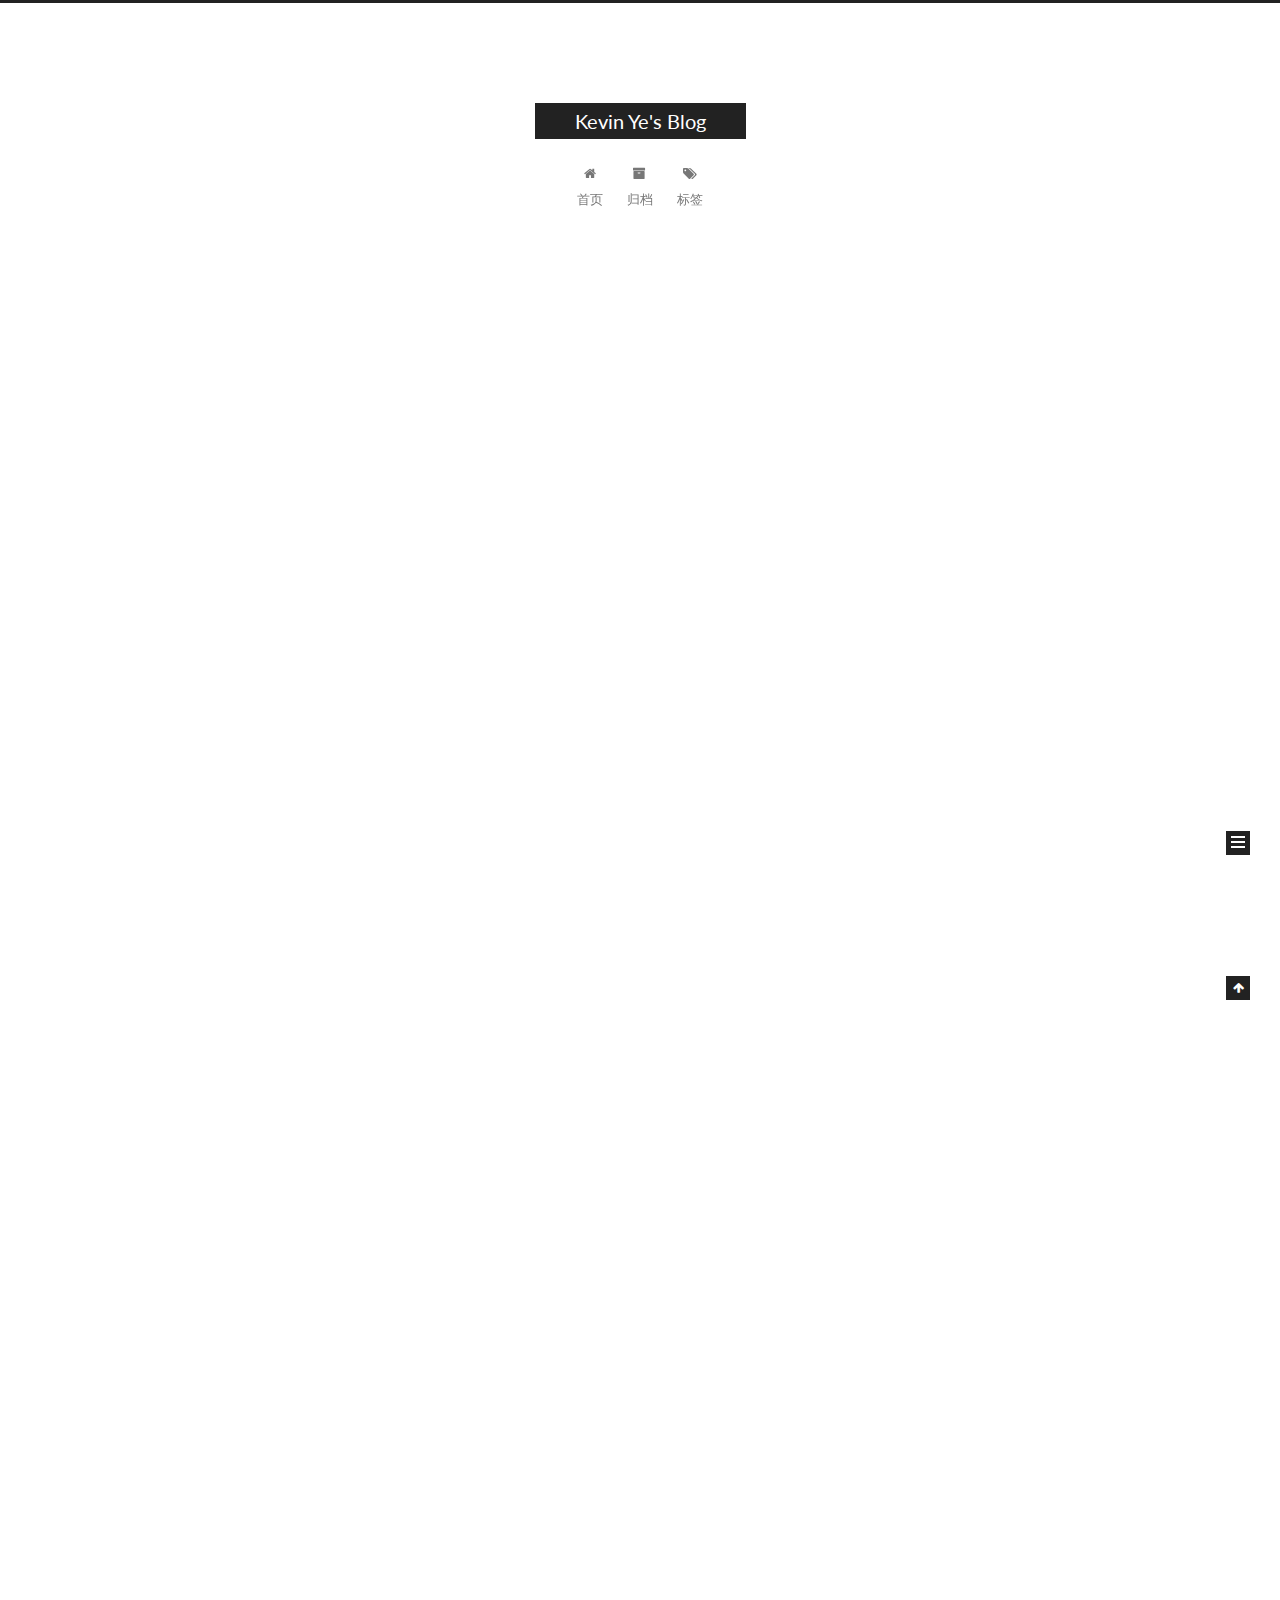
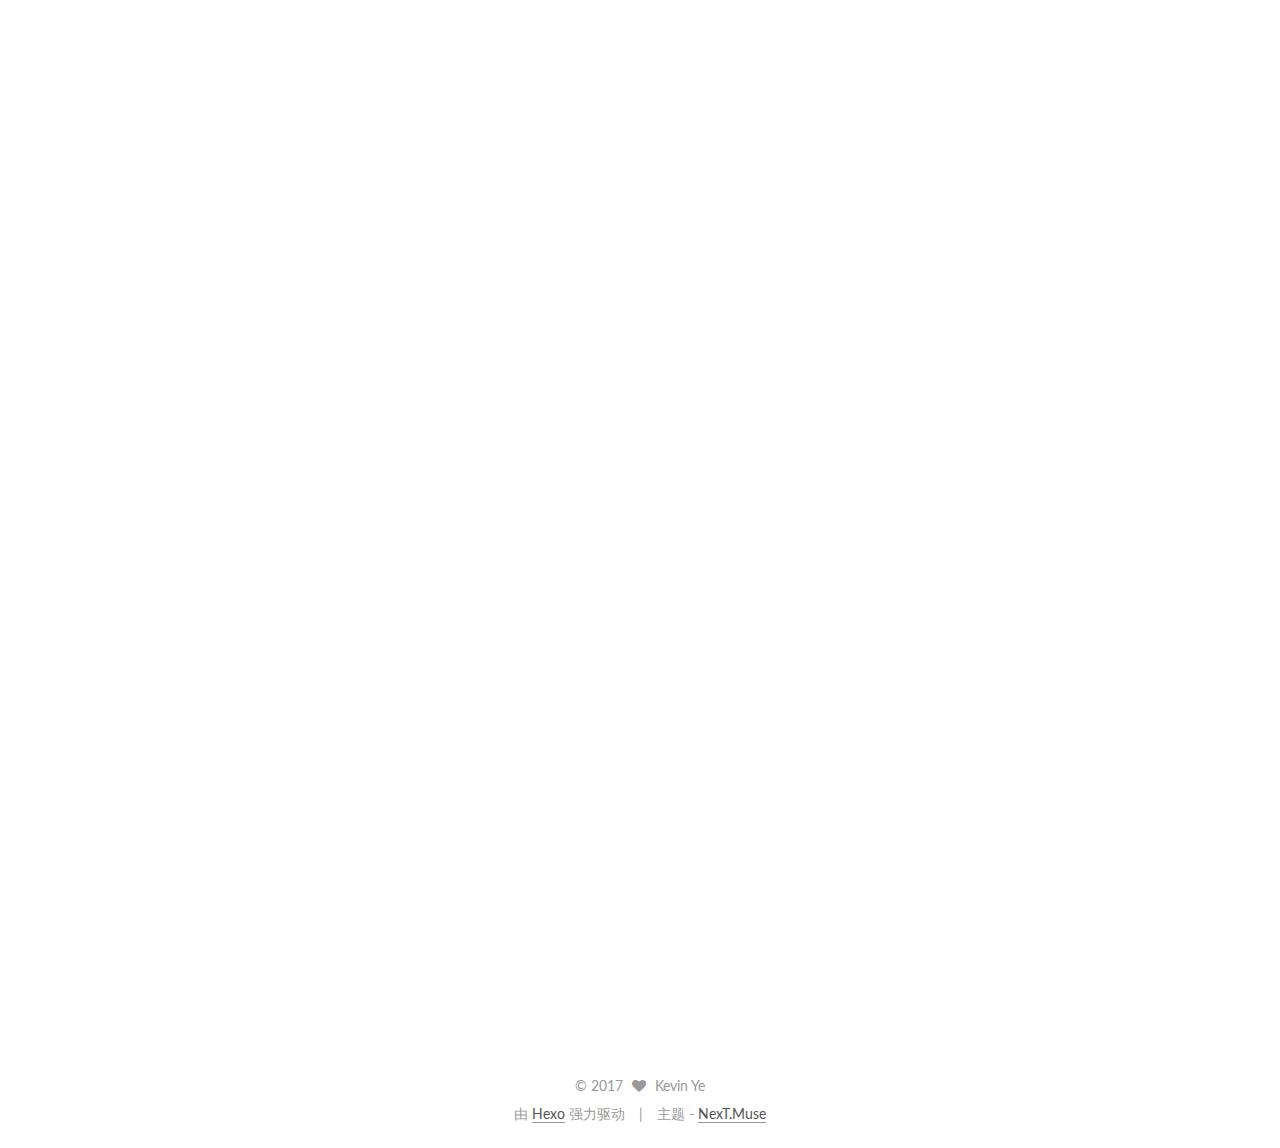
==== commit 3ad9545a: "Site updated: 2017-03-09 15:59:17" ====
--- a/index.html
+++ b/index.html
@@ -247,6 +247,152 @@
   
 
   <article class="post post-type-normal " itemscope itemtype="http://schema.org/Article">
+    <link itemprop="mainEntityOfPage" href="http://yoursite.com/2017/03/09/include-stopped-package/">
+
+    <span hidden itemprop="author" itemscope itemtype="http://schema.org/Person">
+      <meta itemprop="name" content="Kevin Ye">
+      <meta itemprop="description" content="">
+      <meta itemprop="image" content="/uploads/avatar.jpg">
+    </span>
+
+    <span hidden itemprop="publisher" itemscope itemtype="http://schema.org/Organization">
+      <meta itemprop="name" content="Kevin Ye's Blog">
+    </span>
+
+    
+      <header class="post-header">
+
+        
+        
+          <h1 class="post-title" itemprop="name headline">
+            
+            
+              
+                
+                <a class="post-title-link" href="/2017/03/09/include-stopped-package/" itemprop="url">
+                  include_stopped_package
+                </a>
+              
+            
+          </h1>
+        
+
+        <div class="post-meta">
+          <span class="post-time">
+            
+              <span class="post-meta-item-icon">
+                <i class="fa fa-calendar-o"></i>
+              </span>
+              
+                <span class="post-meta-item-text">发表于</span>
+              
+              <time title="创建于" itemprop="dateCreated datePublished" datetime="2017-03-09T15:31:35+08:00">
+                2017-03-09
+              </time>
+            
+
+            
+
+            
+          </span>
+
+          
+
+          
+            
+          
+
+          
+          
+
+          
+
+          
+
+          
+
+        </div>
+      </header>
+    
+
+
+    <div class="post-body" itemprop="articleBody">
+
+      
+      
+
+      
+        
+          
+            <h2 id="FLAG-INCLUDE-STOPPED-PACKAGES-问题"><a href="#FLAG-INCLUDE-STOPPED-PACKAGES-问题" class="headerlink" title="FLAG_INCLUDE_STOPPED_PACKAGES 问题"></a>FLAG_INCLUDE_STOPPED_PACKAGES 问题</h2><p>发送重要intent时，为了确保能收到这个intent，需添加flag： FLAG_INCLUDE_STOPPED_PACKAGES。</p>
+<p>这个flag 的注释很容易误导人，注释说，设置了这个flag后，intent可以找到当前被stopped的应用。 当没有设置FLAG_EXCLUDE_STOPPED_PACKAGES 这个flag时，默认按照 设置了FLAG_INCLUDE_STOPPED_PACKAGES 的行为进行。 如果同时设置了FLAG_EXCLUDE_STOPPED_PACKAGES 和 FLAG_INCLUDE_STOPPED_PACKAGES 时，也按照设置了FLAG_INCLUDE_STOPPED_PACKAGES 的行为进行。</p>
+<blockquote>
+<p>If set, this intent will always match any components in packages that are currently stopped. This is the default behavior when FLAG_EXCLUDE_STOPPED_PACKAGES is not set. If both of these flags are set, this one wins (it allows overriding of exclude for places where the framework may automatically set the exclude flag).</p>
+</blockquote>
+<p>看到注释后理所当然的认为只要不人为去添加一个FLAG_EXCLUDE_STOPPED_PACKAGES，就应该是按照设置了FLAG_INCLUDE_STOPPED_PACKAGES 的行为进行。 但是跟踪源码发现系统居然默认加了个exclude的flag，从ActivityManagerService中broadcastIntentLocked的源码看实际是添加了FLAG_EXCLUDE_STOPPED_PACKAGES：</p>
+<p> `<br>private final int broadcastIntentLocked(ProcessRecord callerApp,<br>            String callerPackage, Intent intent, String resolvedType,<br>            IIntentReceiver resultTo, int resultCode, String resultData,<br>            Bundle map, String requiredPermission, int appOp,<br>            boolean ordered, boolean sticky, int callingPid, int callingUid,<br>            int userId) {</p>
+<pre><code>intent = new Intent(intent);
+
+// By default broadcasts do not go to stopped apps.
+intent.addFlags(Intent.FLAG_EXCLUDE_STOPPED_PACKAGES);
+
+if (DEBUG_BROADCAST_LIGHT) Slog.v(
+    TAG, (sticky ? &quot;Broadcast sticky: &quot;: &quot;Broadcast: &quot;) + intent
+    + &quot; ordered=&quot; + ordered + &quot; userid=&quot; + userId);
+if ((resultTo != null) &amp;&amp; !ordered) {
+    Slog.w(TAG, &quot;Broadcast &quot; + intent + &quot; not ordered but result callback requested!&quot;);
+}
+
+...
+
+}
+</code></pre><p>`</p>
+<p>且android3.1的update说明中也说明系统默认为所有intent加了exclude flag。 <a href="https://developer.android.com/about/versions/android-3.1.html" target="_blank" rel="external">android 3.1 release note </a></p>
+<blockquote>
+<p>Note that the system adds FLAG_EXCLUDE_STOPPED_PACKAGES to all broadcast intents. It does this to prevent broadcasts from background services from inadvertently or unnecessarily launching components of stoppped applications. A background service or application can override this behavior by adding the FLAG_INCLUDE_STOPPED_PACKAGES flag to broadcast intents that should be allowed to activate stopped applications.</p>
+<p>Applications are in a stopped state when they are first installed but are not yet launched and when they are manually stopped by the user (in Manage Applications).</p>
+</blockquote>
+<p>这样的话如果开发者没有手动为intent加上FLAG_INCLUDE_STOPPED_PACKAGES的话，都会受到影响</p>
+
+          
+        
+      
+    </div>
+
+    <div>
+      
+    </div>
+
+    <div>
+      
+    </div>
+
+
+    <footer class="post-footer">
+      
+
+      
+
+      
+
+      
+      
+        <div class="post-eof"></div>
+      
+    </footer>
+  </article>
+
+
+    
+      
+
+  
+
+  
+  
+  
+
+  <article class="post post-type-normal " itemscope itemtype="http://schema.org/Article">
     <link itemprop="mainEntityOfPage" href="http://yoursite.com/2017/03/07/test-title/">
 
     <span hidden itemprop="author" itemscope itemtype="http://schema.org/Person">
@@ -546,7 +692,7 @@
           
             <div class="site-state-item site-state-posts">
               <a href="/archives">
-                <span class="site-state-item-count">2</span>
+                <span class="site-state-item-count">3</span>
                 <span class="site-state-item-name">日志</span>
               </a>
             </div>
--- a/css/main.css
+++ b/css/main.css
@@ -1698,7 +1698,7 @@
   width: 4px;
   height: 4px;
   border-radius: 50%;
-  background: #26ff91;
+  background: #e899ec;
 }
 .links-of-blogroll {
   font-size: 13px;
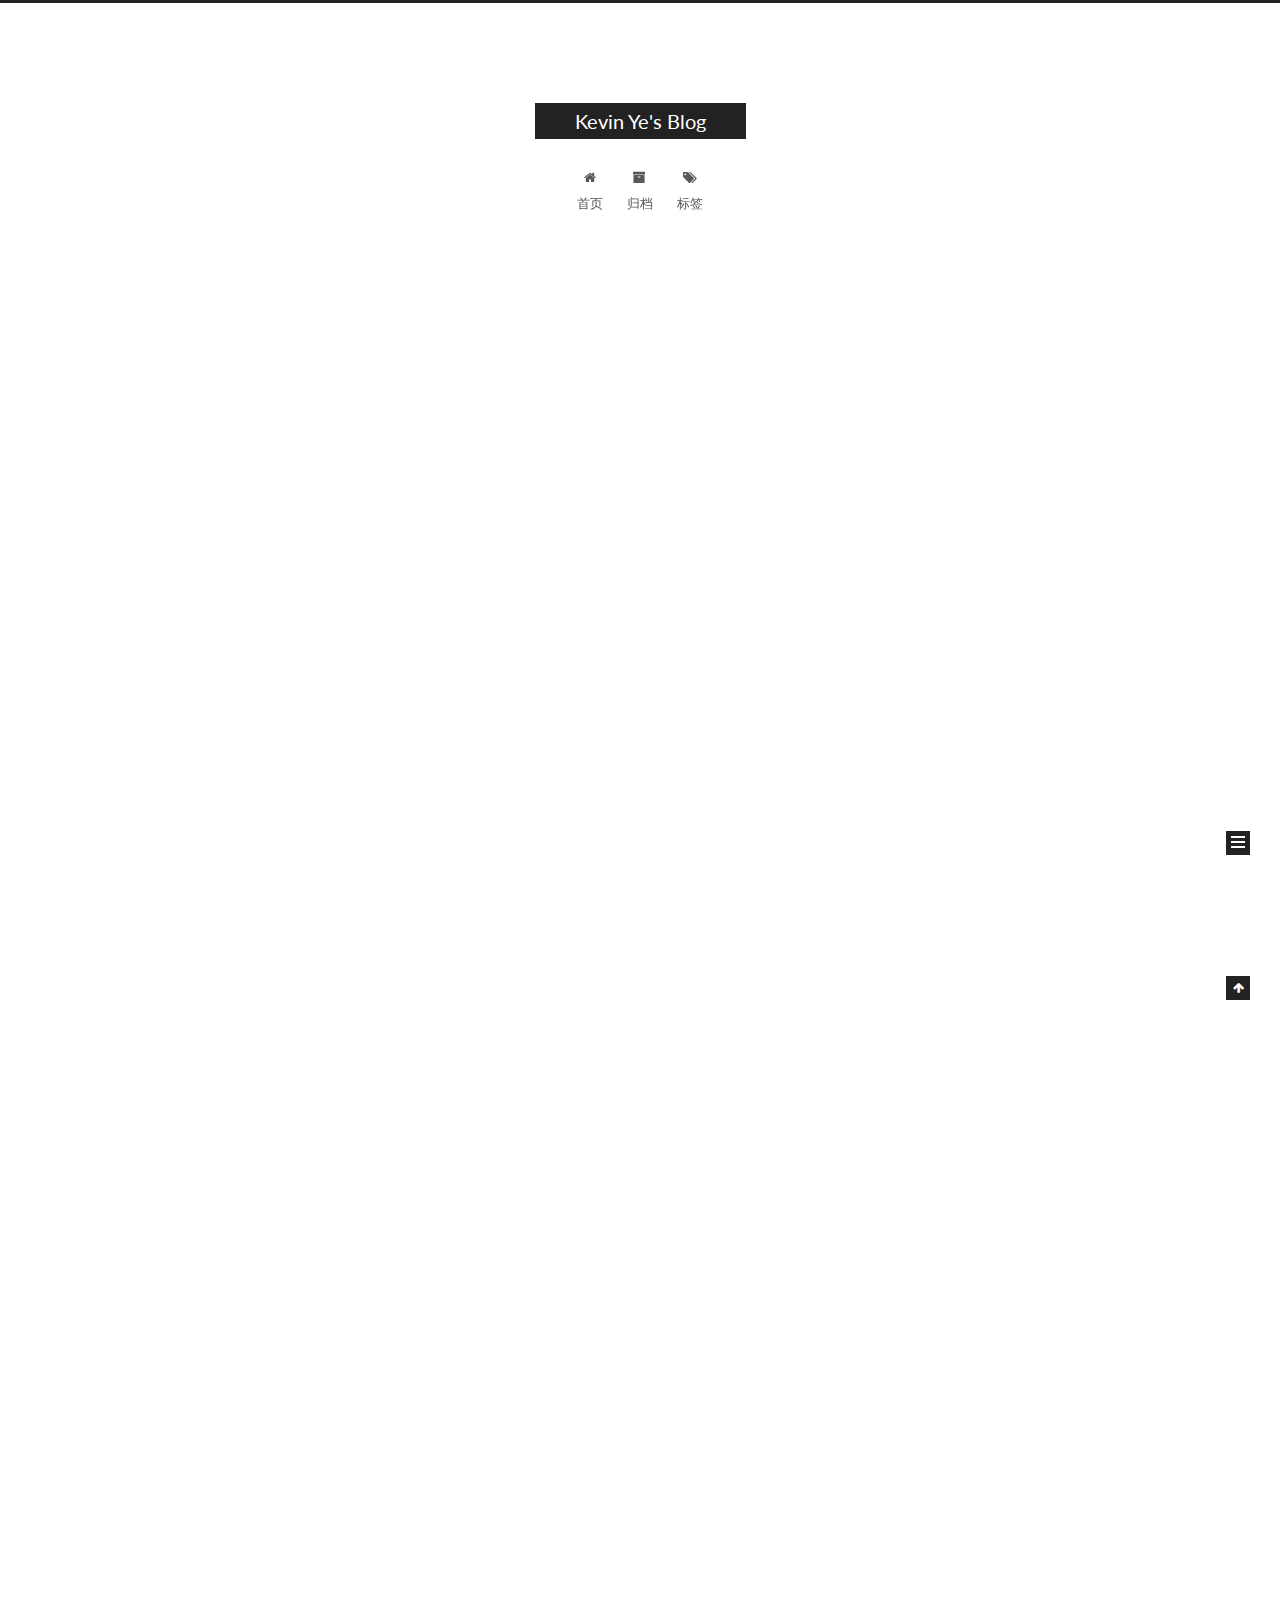
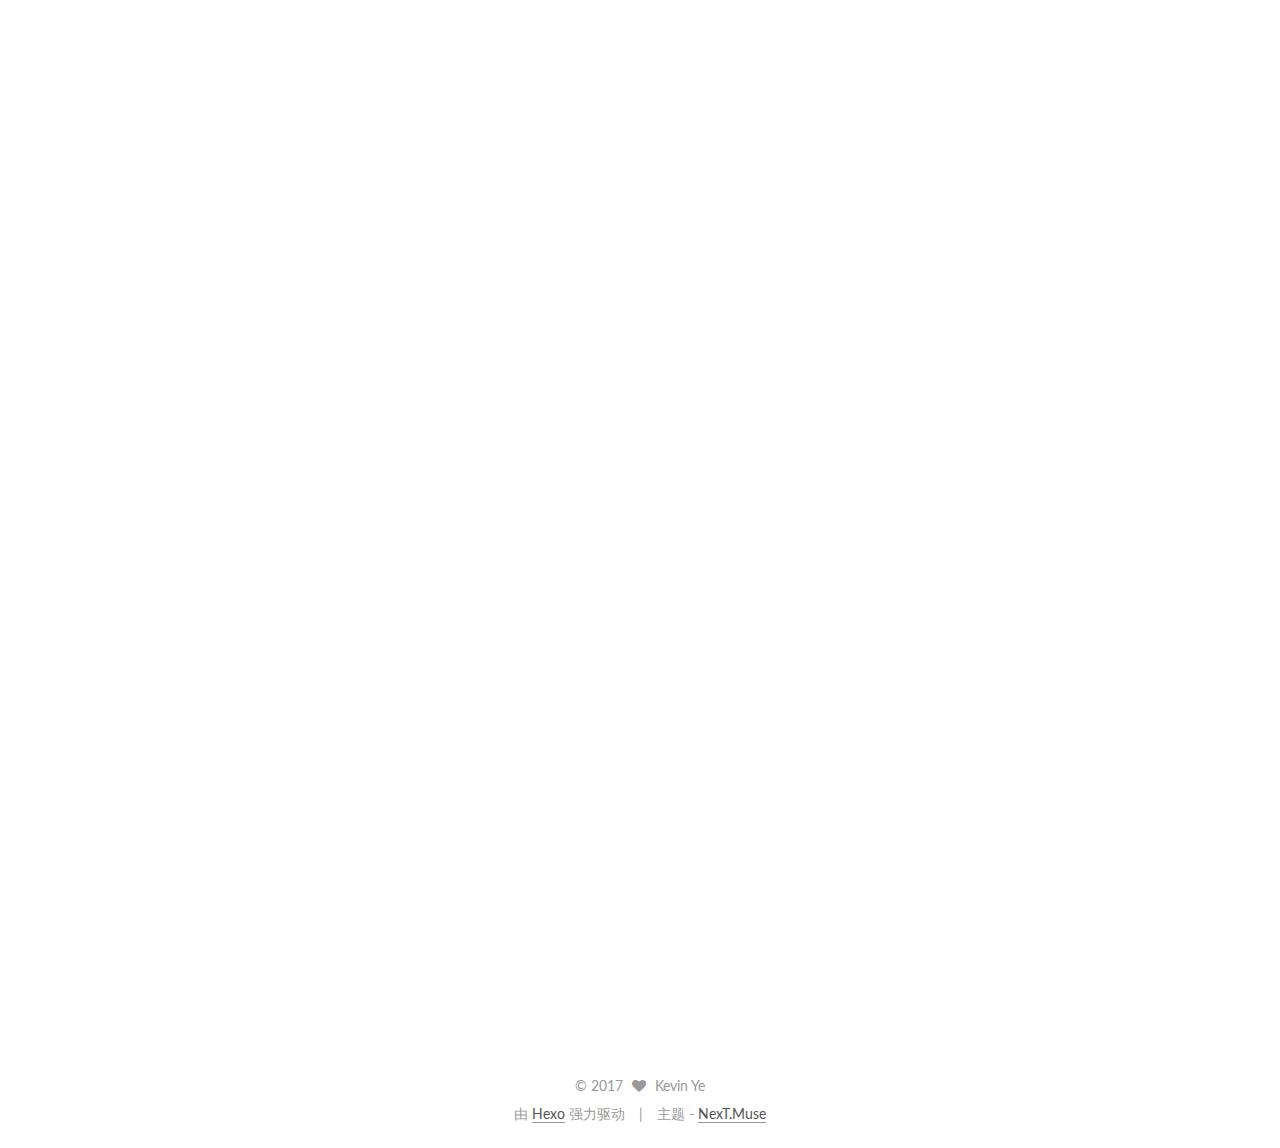
==== commit d525da50: "Site updated: 2017-03-09 16:00:48" ====
--- a/index.html
+++ b/index.html
@@ -270,7 +270,7 @@
               
                 
                 <a class="post-title-link" href="/2017/03/09/include-stopped-package/" itemprop="url">
-                  include_stopped_package
+                  FLAG_INCLUDE_STOPPED_PACKAGES 问题
                 </a>
               
             
--- a/css/main.css
+++ b/css/main.css
@@ -1698,7 +1698,7 @@
   width: 4px;
   height: 4px;
   border-radius: 50%;
-  background: #e899ec;
+  background: #ffa124;
 }
 .links-of-blogroll {
   font-size: 13px;
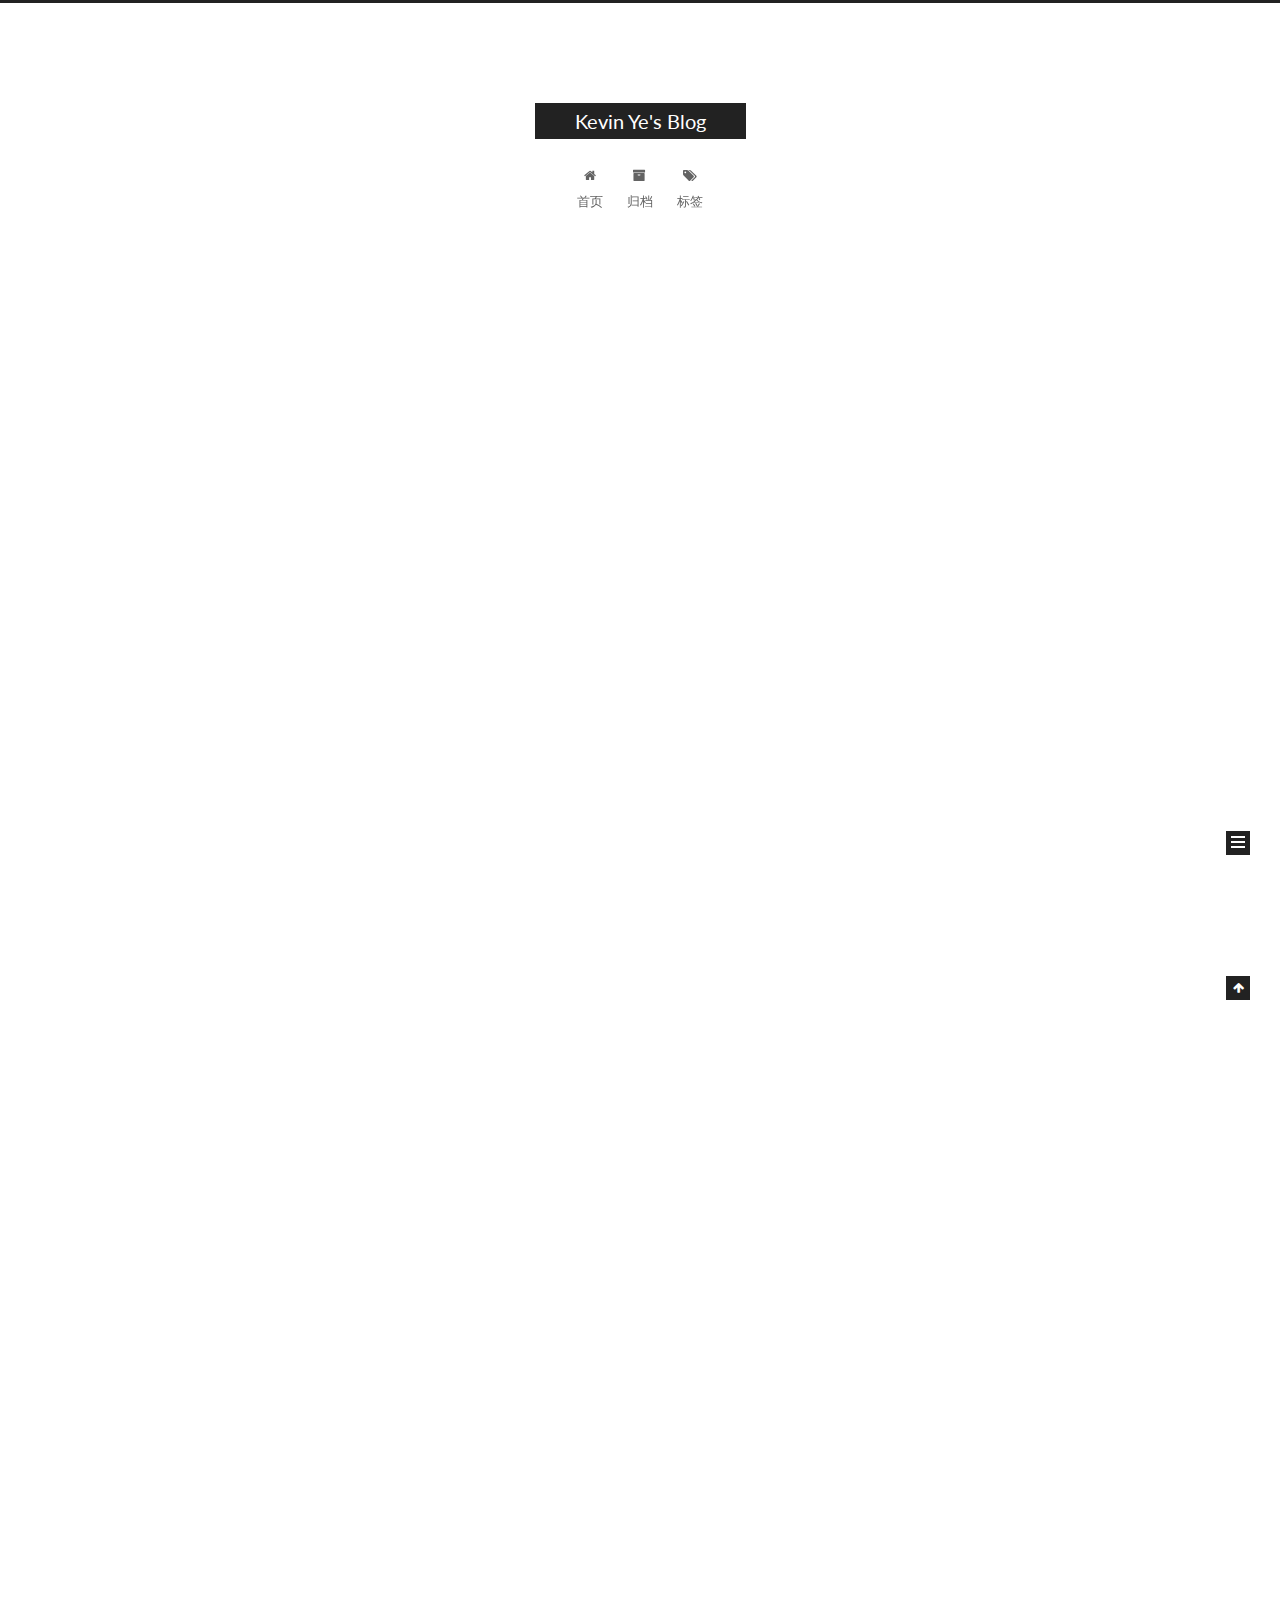
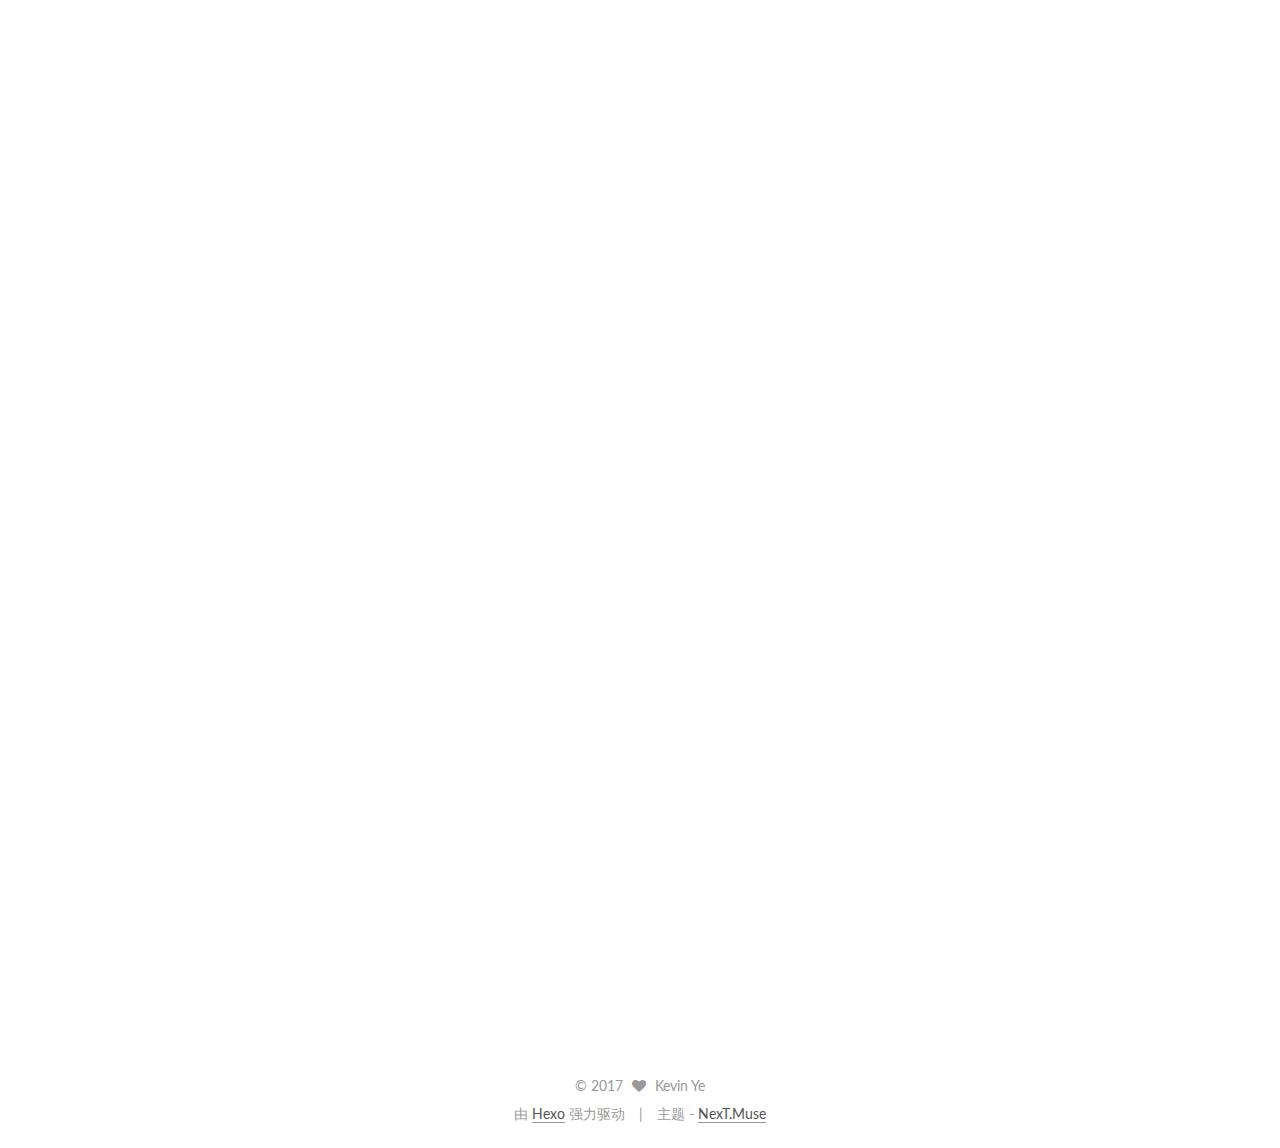
==== commit a4b11997: "Site updated: 2017-03-10 10:31:52" ====
--- a/index.html
+++ b/index.html
@@ -651,7 +651,7 @@
 
   
 
-          
+
           </div>
           
 
@@ -779,7 +779,7 @@
         
       </div>
     
-    
+
   </div>
 
   
@@ -888,5 +888,6 @@
 
   
 
+  
 </body>
 </html>
--- a/css/main.css
+++ b/css/main.css
@@ -1698,7 +1698,7 @@
   width: 4px;
   height: 4px;
   border-radius: 50%;
-  background: #ffa124;
+  background: #2291d5;
 }
 .links-of-blogroll {
   font-size: 13px;
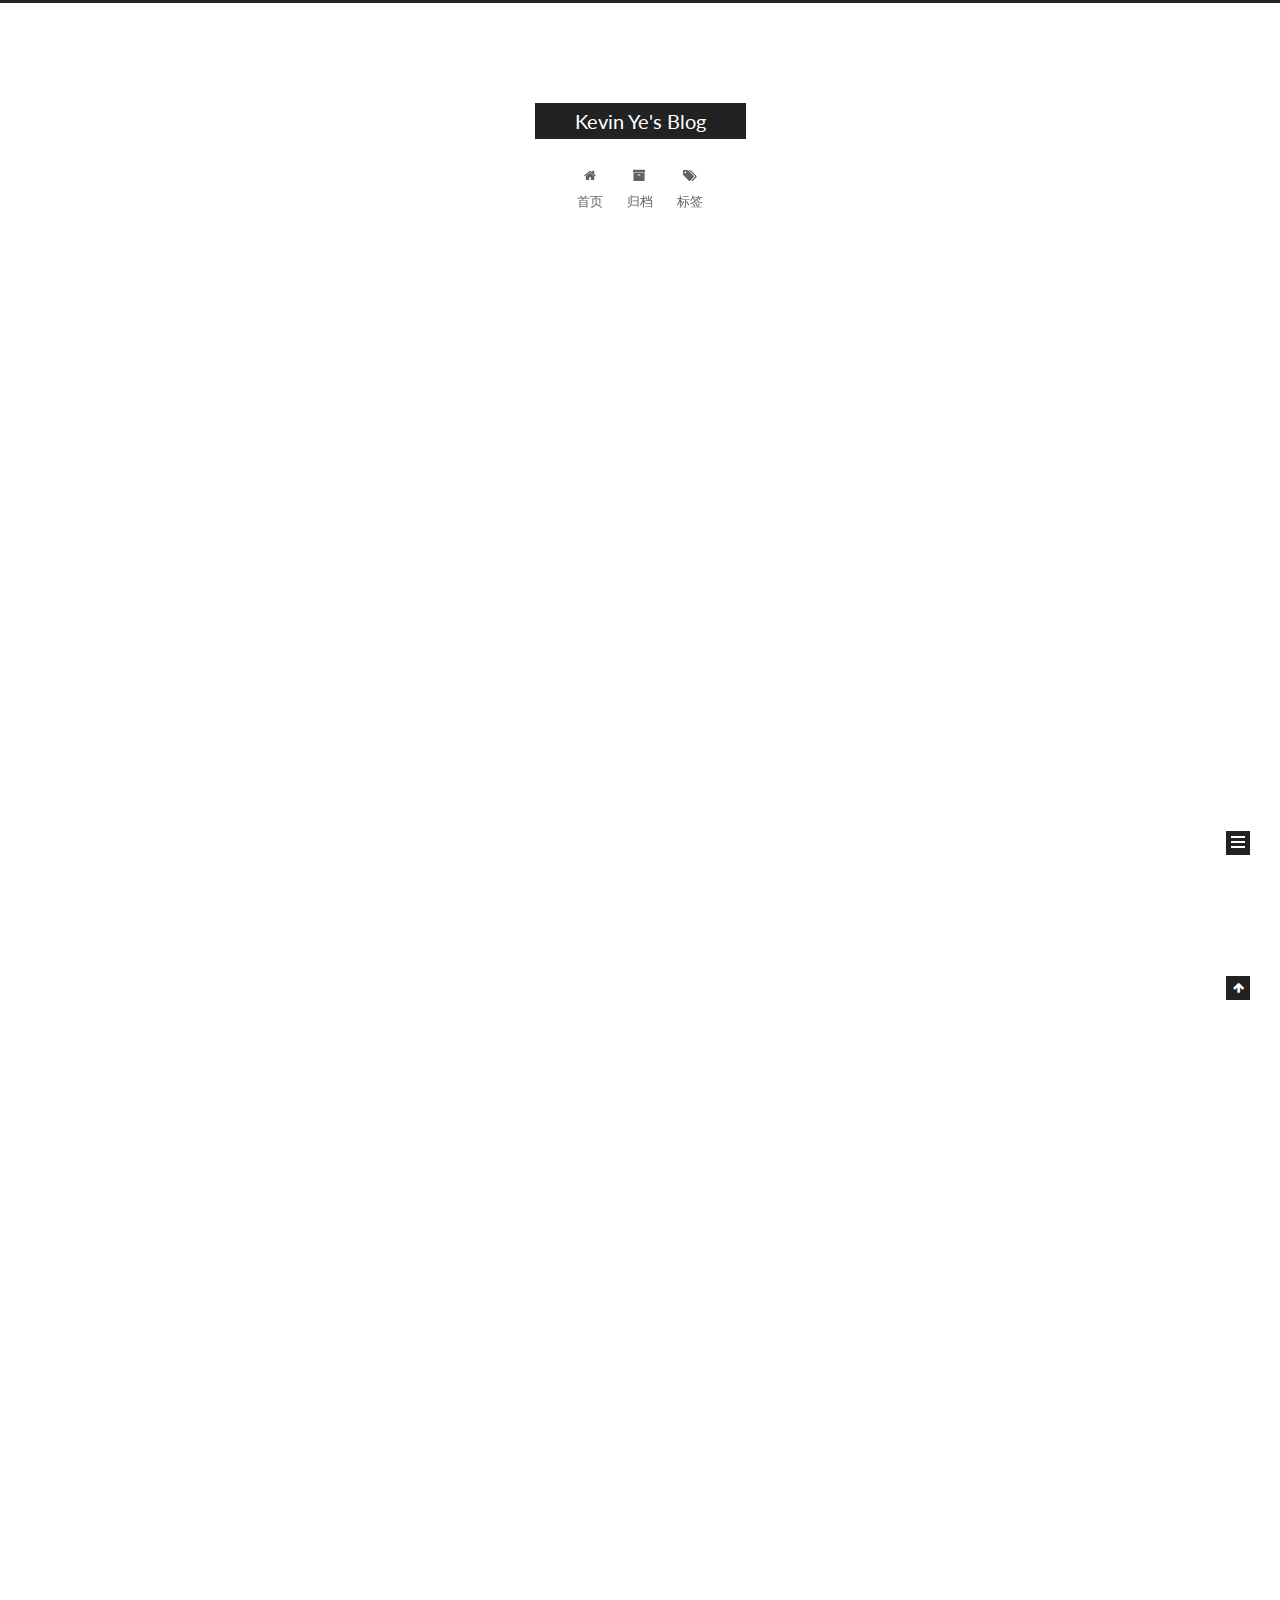
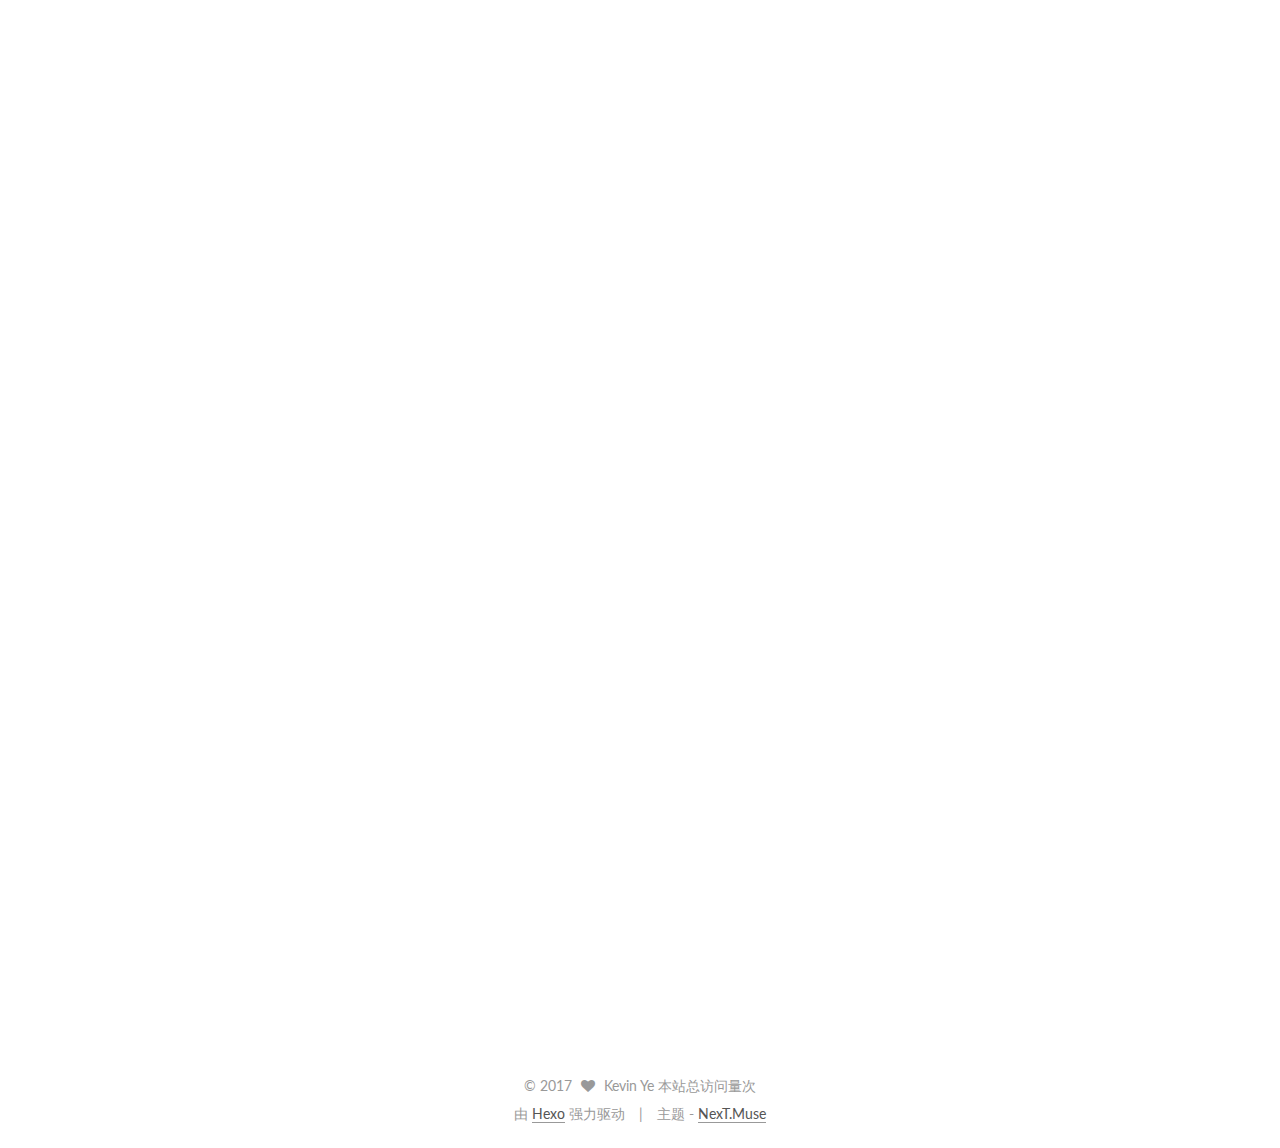
==== commit b9395af1: "Site updated: 2017-03-10 10:36:39" ====
--- a/index.html
+++ b/index.html
@@ -744,7 +744,9 @@
 
     <footer id="footer" class="footer">
       <div class="footer-inner">
-        <div class="copyright" >
+        <script async src="https://dn-lbstatics.qbox.me/busuanzi/2.3/busuanzi.pure.mini.js">
+</script>
+<div class="copyright" >
   
   &copy; 
   <span itemprop="copyrightYear">2017</span>
@@ -752,6 +754,9 @@
     <i class="fa fa-heart"></i>
   </span>
   <span class="author" itemprop="copyrightHolder">Kevin Ye</span>
+  <span id="busuanzi_container_site_pv">
+    本站总访问量<span id="busuanzi_value_site_pv"></span>次
+</span>
 </div>
 
 
--- a/css/main.css
+++ b/css/main.css
@@ -1698,7 +1698,7 @@
   width: 4px;
   height: 4px;
   border-radius: 50%;
-  background: #2291d5;
+  background: #ff79d4;
 }
 .links-of-blogroll {
   font-size: 13px;
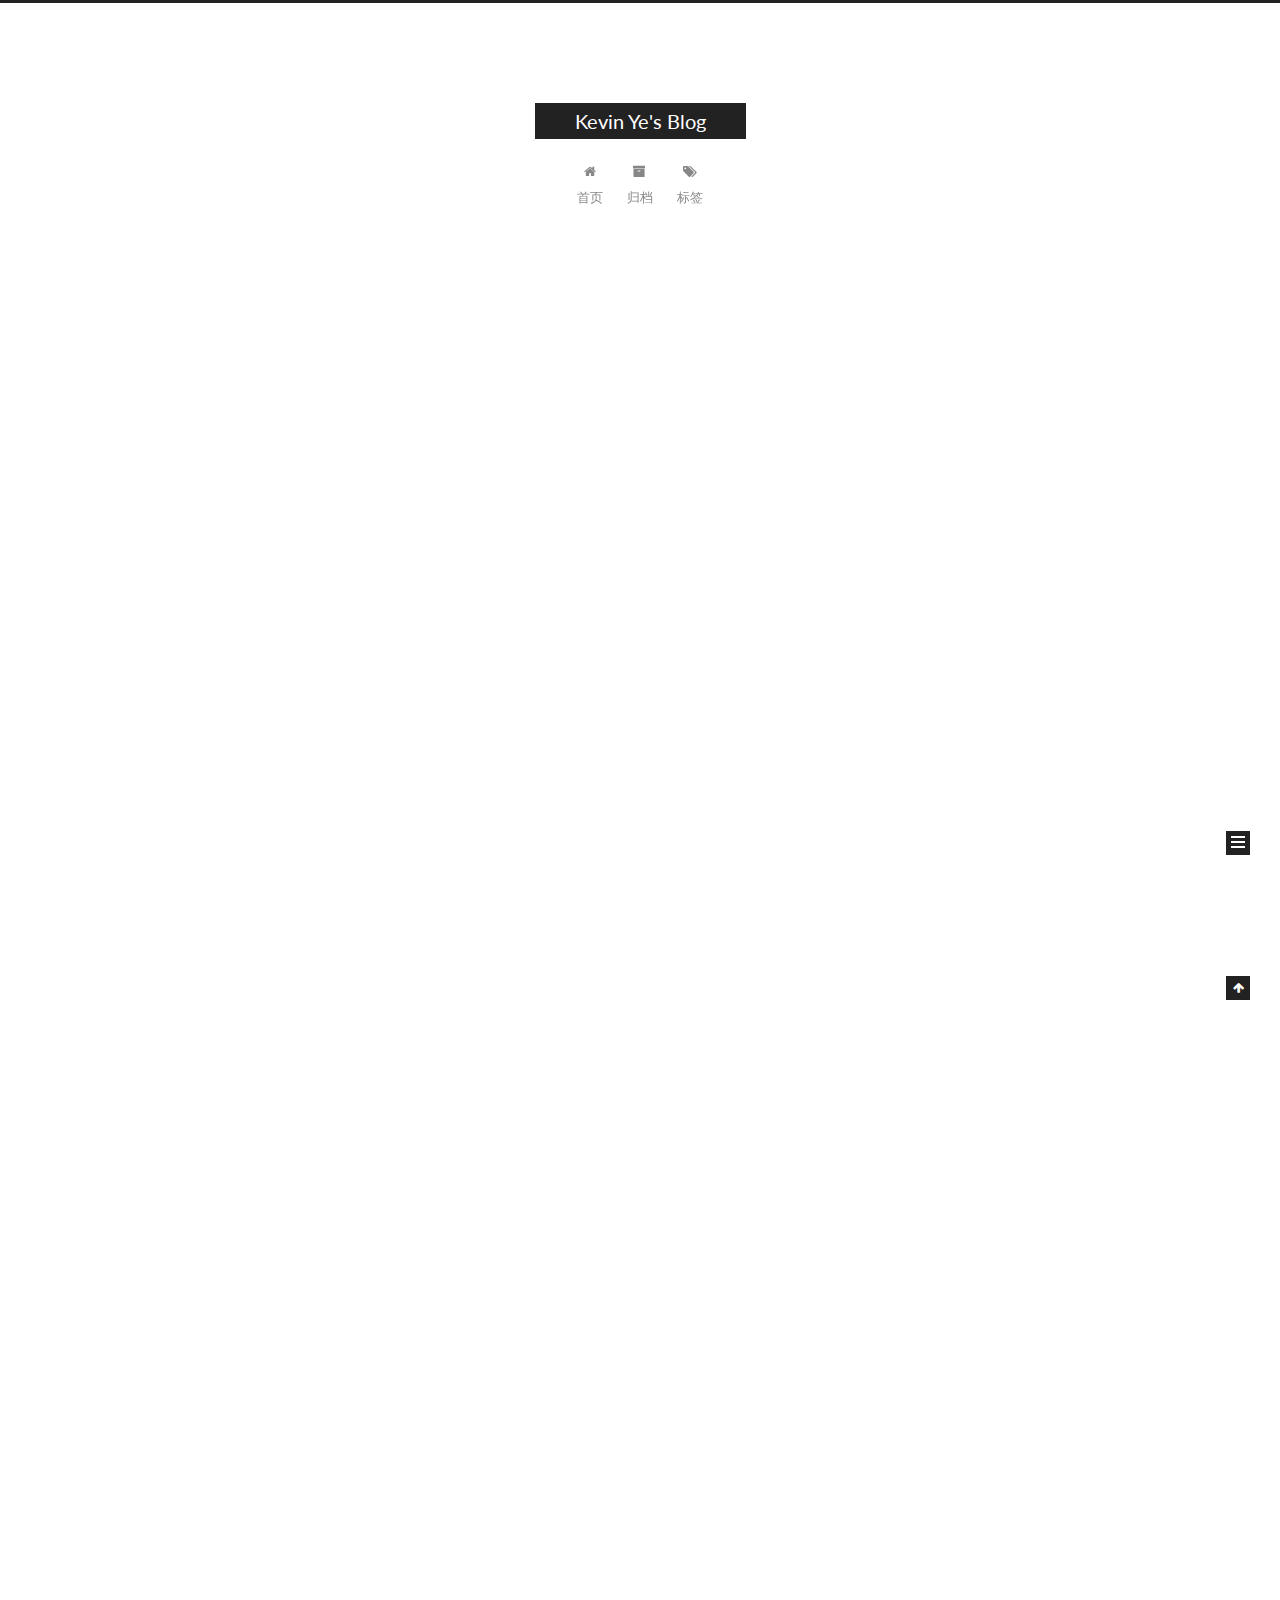
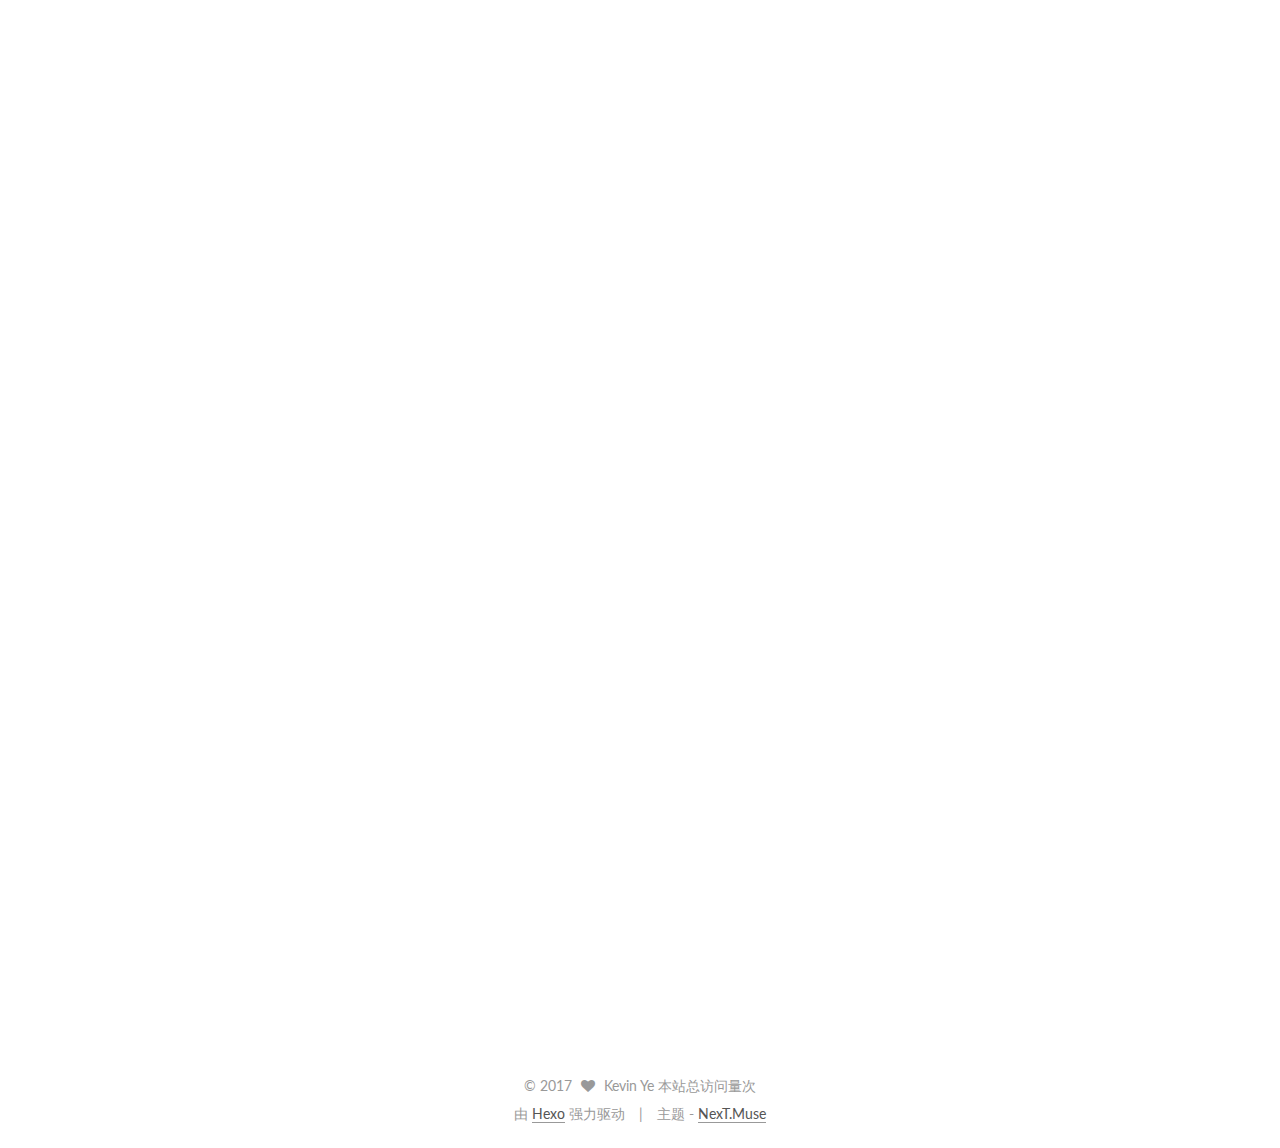
==== commit 94d20f02: "Site updated: 2017-03-10 10:49:45" ====
--- a/index.html
+++ b/index.html
@@ -304,6 +304,17 @@
 
           
           
+             <span id="/2017/03/09/include-stopped-package/" class="leancloud_visitors" data-flag-title="FLAG_INCLUDE_STOPPED_PACKAGES 问题">
+               <span class="post-meta-divider">|</span>
+               <span class="post-meta-item-icon">
+                 <i class="fa fa-eye"></i>
+               </span>
+               
+                 <span class="post-meta-item-text">阅读次数 </span>
+               
+                 <span class="leancloud-visitors-count"></span>
+             </span>
+          
 
           
 
@@ -449,6 +460,17 @@
           
 
           
+          
+             <span id="/2017/03/07/test-title/" class="leancloud_visitors" data-flag-title="Start activity from a SingleInstance activity">
+               <span class="post-meta-divider">|</span>
+               <span class="post-meta-item-icon">
+                 <i class="fa fa-eye"></i>
+               </span>
+               
+                 <span class="post-meta-item-text">阅读次数 </span>
+               
+                 <span class="leancloud-visitors-count"></span>
+             </span>
           
 
           
@@ -587,6 +609,17 @@
 
           
           
+             <span id="/2017/03/07/hello-world/" class="leancloud_visitors" data-flag-title="Hello World">
+               <span class="post-meta-divider">|</span>
+               <span class="post-meta-item-icon">
+                 <i class="fa fa-eye"></i>
+               </span>
+               
+                 <span class="post-meta-item-text">阅读次数 </span>
+               
+                 <span class="leancloud-visitors-count"></span>
+             </span>
+          
 
           
 
@@ -887,11 +920,202 @@
   
 
   
-
-  
-
-
-  
+  <script src="https://cdn1.lncld.net/static/js/av-core-mini-0.6.1.js"></script>
+  <script>AV.initialize("p2UxQOp5odUWUYi9UnnPXPo2-gzGzoHsz", "7u10kbuM8GMOnN5kGGiwNiBT");</script>
+  <script>
+    function showTime(Counter) {
+      var query = new AV.Query(Counter);
+      var entries = [];
+      var $visitors = $(".leancloud_visitors");
+
+      $visitors.each(function () {
+        entries.push( $(this).attr("id").trim() );
+      });
+
+      query.containedIn('url', entries);
+      query.find()
+        .done(function (results) {
+          var COUNT_CONTAINER_REF = '.leancloud-visitors-count';
+
+          if (results.length === 0) {
+            $visitors.find(COUNT_CONTAINER_REF).text(0);
+            return;
+          }
+
+          for (var i = 0; i < results.length; i++) {
+            var item = results[i];
+            var url = item.get('url');
+            var time = item.get('time');
+            var element = document.getElementById(url);
+
+            $(element).find(COUNT_CONTAINER_REF).text(time);
+          }
+          for(var i = 0; i < entries.length; i++) {
+            var url = entries[i];
+            var element = document.getElementById(url);
+            var countSpan = $(element).find(COUNT_CONTAINER_REF);
+            if( countSpan.text() == '') {
+              countSpan.text(0);
+            }
+          }
+        })
+        .fail(function (object, error) {
+          console.log("Error: " + error.code + " " + error.message);
+        });
+    }
+
+    function addCount(Counter) {
+      var $visitors = $(".leancloud_visitors");
+      var url = $visitors.attr('id').trim();
+      var title = $visitors.attr('data-flag-title').trim();
+      var query = new AV.Query(Counter);
+
+      query.equalTo("url", url);
+      query.find({
+        success: function(results) {
+          if (results.length > 0) {
+            var counter = results[0];
+            counter.fetchWhenSave(true);
+            counter.increment("time");
+            counter.save(null, {
+              success: function(counter) {
+                var $element = $(document.getElementById(url));
+                $element.find('.leancloud-visitors-count').text(counter.get('time'));
+              },
+              error: function(counter, error) {
+                console.log('Failed to save Visitor num, with error message: ' + error.message);
+              }
+            });
+          } else {
+            var newcounter = new Counter();
+            /* Set ACL */
+            var acl = new AV.ACL();
+            acl.setPublicReadAccess(true);
+            acl.setPublicWriteAccess(true);
+            newcounter.setACL(acl);
+            /* End Set ACL */
+            newcounter.set("title", title);
+            newcounter.set("url", url);
+            newcounter.set("time", 1);
+            newcounter.save(null, {
+              success: function(newcounter) {
+                var $element = $(document.getElementById(url));
+                $element.find('.leancloud-visitors-count').text(newcounter.get('time'));
+              },
+              error: function(newcounter, error) {
+                console.log('Failed to create');
+              }
+            });
+          }
+        },
+        error: function(error) {
+          console.log('Error:' + error.code + " " + error.message);
+        }
+      });
+    }
+
+    $(function() {
+      var Counter = AV.Object.extend("Counter");
+      if ($('.leancloud_visitors').length == 1) {
+        addCount(Counter);
+      } else if ($('.post-title-link').length > 1) {
+        showTime(Counter);
+      }
+    });
+  </script>
+
+
+
+  
+
+  
+
+
+  
+
+  
+  <!-- custom analytics part create by xiamo -->
+<script src="https://cdn1.lncld.net/static/js/av-core-mini-0.6.1.js"></script>
+<script>AV.initialize("p2UxQOp5odUWUYi9UnnPXPo2-gzGzoHsz", "7u10kbuM8GMOnN5kGGiwNiBT");</script>
+<script>
+function showTime(Counter) {
+	var query = new AV.Query(Counter);
+	$(".leancloud_visitors").each(function() {
+		var url = $(this).attr("id").trim();
+		query.equalTo("url", url);
+		query.find({
+			success: function(results) {
+				if (results.length == 0) {
+					var content = '0 ' + $(document.getElementById(url)).text();
+					$(document.getElementById(url)).text(content);
+					return;
+				}
+				for (var i = 0; i < results.length; i++) {
+					var object = results[i];
+					var content = object.get('time') + ' ' + $(document.getElementById(url)).text();
+					$(document.getElementById(url)).text(content);
+				}
+			},
+			error: function(object, error) {
+				console.log("Error: " + error.code + " " + error.message);
+			}
+		});
+
+	});
+}
+
+function addCount(Counter) {
+	var Counter = AV.Object.extend("Counter");
+	url = $(".leancloud_visitors").attr('id').trim();
+	title = $(".leancloud_visitors").attr('data-flag-title').trim();
+	var query = new AV.Query(Counter);
+	query.equalTo("url", url);
+	query.find({
+		success: function(results) {
+			if (results.length > 0) {
+				var counter = results[0];
+				counter.fetchWhenSave(true);
+				counter.increment("time");
+				counter.save(null, {
+					success: function(counter) {
+						var content =  counter.get('time') + ' ' + $(document.getElementById(url)).text();
+						$(document.getElementById(url)).text(content);
+					},
+					error: function(counter, error) {
+						console.log('Failed to save Visitor num, with error message: ' + error.message);
+					}
+				});
+			} else {
+				var newcounter = new Counter();
+				newcounter.set("title", title);
+				newcounter.set("url", url);
+				newcounter.set("time", 1);
+				newcounter.save(null, {
+					success: function(newcounter) {
+					    console.log("newcounter.get('time')="+newcounter.get('time'));
+						var content = newcounter.get('time') + ' ' + $(document.getElementById(url)).text();
+						$(document.getElementById(url)).text(content);
+					},
+					error: function(newcounter, error) {
+						console.log('Failed to create');
+					}
+				});
+			}
+		},
+		error: function(error) {
+			console.log('Error:' + error.code + " " + error.message);
+		}
+	});
+}
+$(function() {
+	var Counter = AV.Object.extend("Counter");
+	if ($('.leancloud_visitors').length == 1) {
+		addCount(Counter);
+	} else if ($('.post-title-link').length > 1) {
+		showTime(Counter);
+	}
+});
+</script>
 
   
 </body>
--- a/css/main.css
+++ b/css/main.css
@@ -1698,7 +1698,7 @@
   width: 4px;
   height: 4px;
   border-radius: 50%;
-  background: #ff79d4;
+  background: #22ff38;
 }
 .links-of-blogroll {
   font-size: 13px;
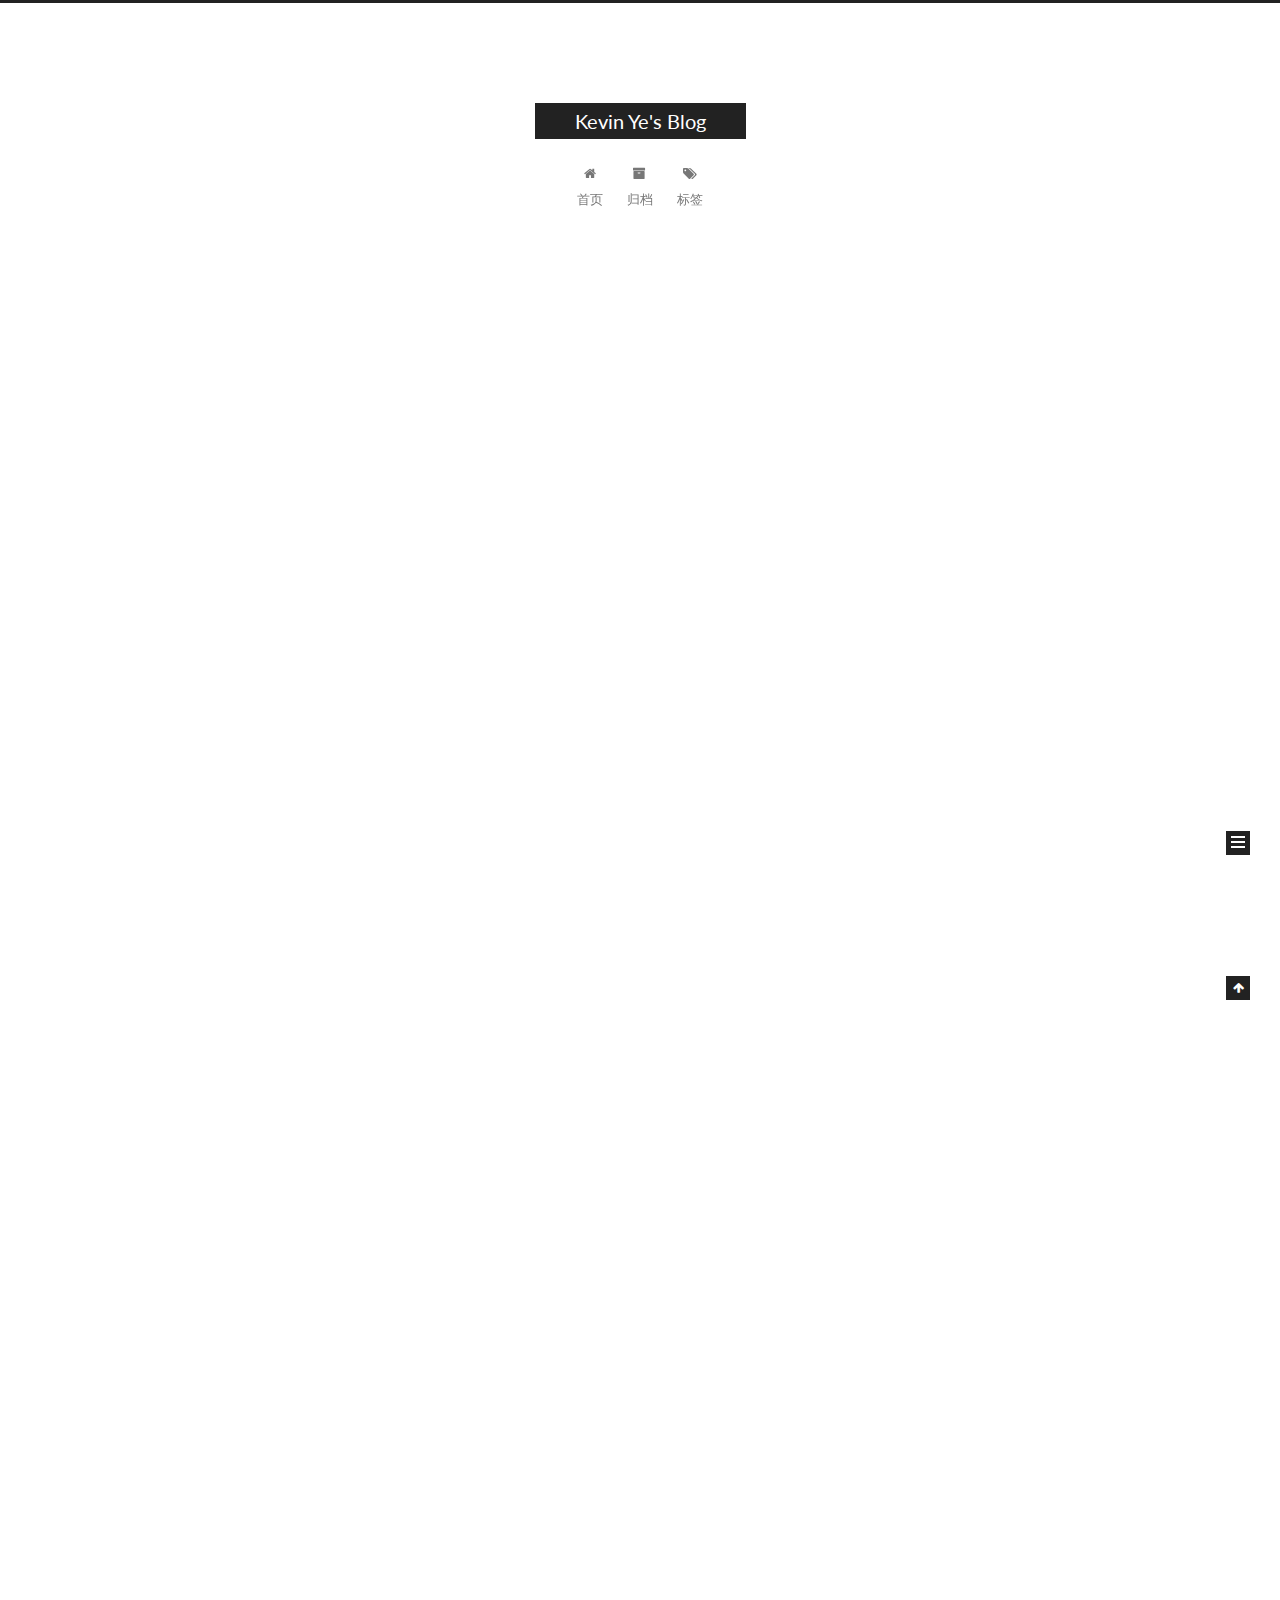
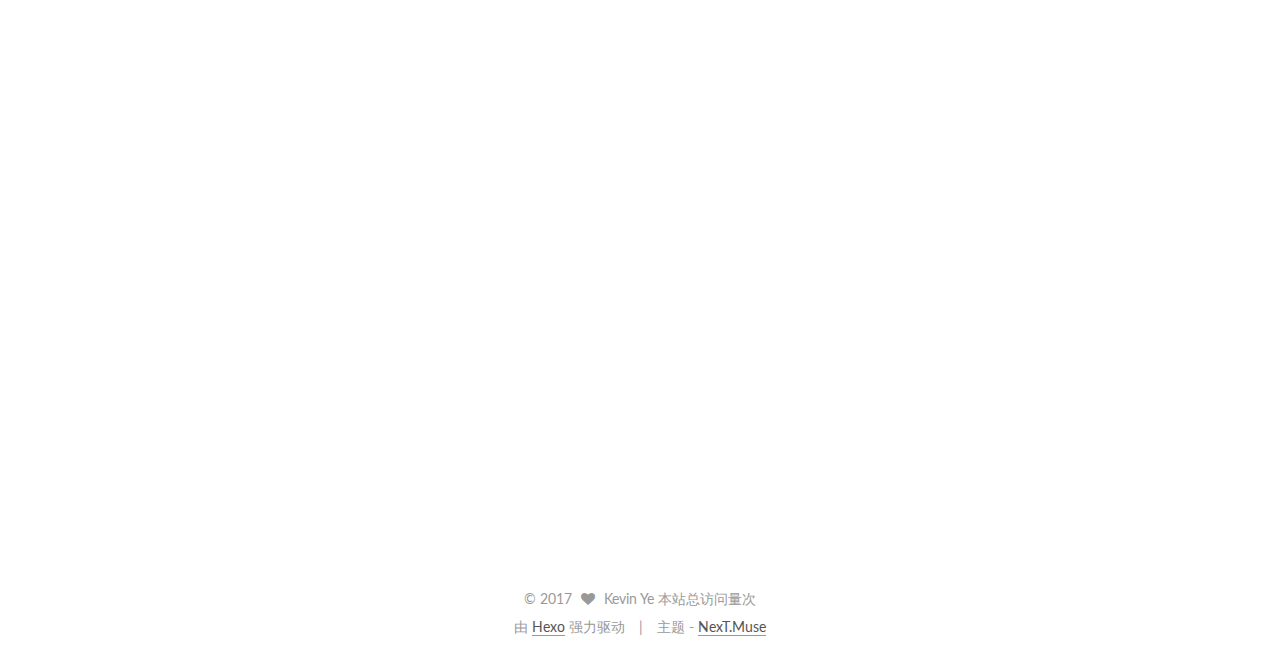
==== commit 5fe0a39a: "Site updated: 2017-03-16 16:18:11" ====
--- a/index.html
+++ b/index.html
@@ -247,6 +247,192 @@
   
 
   <article class="post post-type-normal " itemscope itemtype="http://schema.org/Article">
+    <link itemprop="mainEntityOfPage" href="http://yoursite.com/2017/03/16/Recurrence-Rule/">
+
+    <span hidden itemprop="author" itemscope itemtype="http://schema.org/Person">
+      <meta itemprop="name" content="Kevin Ye">
+      <meta itemprop="description" content="">
+      <meta itemprop="image" content="/uploads/avatar.jpg">
+    </span>
+
+    <span hidden itemprop="publisher" itemscope itemtype="http://schema.org/Organization">
+      <meta itemprop="name" content="Kevin Ye's Blog">
+    </span>
+
+    
+      <header class="post-header">
+
+        
+        
+          <h1 class="post-title" itemprop="name headline">
+            
+            
+              
+                
+                <a class="post-title-link" href="/2017/03/16/Recurrence-Rule/" itemprop="url">
+                  iCalendar Recurrence Rule 规范翻译
+                </a>
+              
+            
+          </h1>
+        
+
+        <div class="post-meta">
+          <span class="post-time">
+            
+              <span class="post-meta-item-icon">
+                <i class="fa fa-calendar-o"></i>
+              </span>
+              
+                <span class="post-meta-item-text">发表于</span>
+              
+              <time title="创建于" itemprop="dateCreated datePublished" datetime="2017-03-16T11:23:26+08:00">
+                2017-03-16
+              </time>
+            
+
+            
+
+            
+          </span>
+
+          
+
+          
+            
+          
+
+          
+          
+             <span id="/2017/03/16/Recurrence-Rule/" class="leancloud_visitors" data-flag-title="iCalendar Recurrence Rule 规范翻译">
+               <span class="post-meta-divider">|</span>
+               <span class="post-meta-item-icon">
+                 <i class="fa fa-eye"></i>
+               </span>
+               
+                 <span class="post-meta-item-text">阅读次数 </span>
+               
+                 <span class="leancloud-visitors-count"></span>
+             </span>
+          
+
+          
+
+          
+
+          
+
+        </div>
+      </header>
+    
+
+
+    <div class="post-body" itemprop="articleBody">
+
+      
+      
+
+      
+        
+          
+            <p>规范原文链接：<a href="https://tools.ietf.org/html/rfc5545#section-3.8.5.3" target="_blank" rel="external">RFC 5545</a></p>
+<h2 id="Recurrence-Rule"><a href="#Recurrence-Rule" class="headerlink" title="Recurrence Rule"></a>Recurrence Rule</h2><p>重复规则 rrule（Recurrence Rule） 属于 icalendar 属性中的一个，配合 dtstart 可以完整描述一个事件的重复行为并计算出重复事件的具体发生 （Occurence）。</p>
+<p>重复规则包含多个属性， 每个属性以 NAME = VALUE 对的形式存在， 属性与属性之间用分号区分， 属性之间没有特定的顺序要求，在同一个重复规则中每个属性最多只能出现一次。</p>
+<hr>
+<h3 id="FREQ"><a href="#FREQ" class="headerlink" title="FREQ"></a>FREQ</h3><p>FREQ 属性表示重复规则的类型, 是重复规则中必须定义的一条属性。 可选的 VALUE 有：</p>
+<p>SECONDLY， 表示以秒为间隔单位进行重复。<br>MINUTELY， 表示以分钟为间隔单位进行重复。<br>HOURLY， 表示以小时为间隔单位进行重复。<br>DAILY， 表示以天为间隔单位进行重复。<br>WEEKLY， 表示以周为间隔单位进行重复。<br>MONTHLY， 表示以月为间隔单位进行重复。<br>YEARLY， 表示以年为间隔单位进行重复。</p>
+<h3 id="INTERVAL"><a href="#INTERVAL" class="headerlink" title="INTERVAL"></a>INTERVAL</h3><p>INTERVAL 属性表示重复规则的间隔， 必须为正整数。 默认值为1， 对应上述不同的 FREQ 值分别表示每一秒，每一分钟， 每一小时， 每一天， 每一周， 每一月， 每一年。</p>
+<h3 id="UNTIL"><a href="#UNTIL" class="headerlink" title="UNTIL"></a>UNTIL</h3><p>UNTIL 属性定义了一个日期-时间值，用以限制重复规则。 这个日期-时间值表示这个重复规则的最后一次事件的发生时间。 如果重复规则中未包含 UNTIL 和 COUNT 属性， 则表示该重复规则无限重复。</p>
+<h3 id="COUNT"><a href="#COUNT" class="headerlink" title="COUNT"></a>COUNT</h3><p>COUNT 属性通过定义重复事件的发生次数来限制重复规则。 正整数。</p>
+<h3 id="BYSECOND-BYMINUTE-BYHOUR"><a href="#BYSECOND-BYMINUTE-BYHOUR" class="headerlink" title="BYSECOND, BYMINUTE, BYHOUR"></a>BYSECOND, BYMINUTE, BYHOUR</h3><p>BYSECOND 取值范围 0 - 59， 可以理解为 “…… 的 n 秒”。<br>BYMINUTE 取值范围 0 - 59， 可以理解为 “…… 的 n 分”。<br>BYHOUR 取值范围 0 - 23， 可以理解为 “…… 的 n 时”。</p>
+<h3 id="BYDAY"><a href="#BYDAY" class="headerlink" title="BYDAY"></a>BYDAY</h3><p>BYDAY 取值范围： MO（周一）， TU（周二）， WE（周三）， TU（周四）， FR（周五）， SA（周六）， SU（周日）。可以有多个值，用逗号分隔。</p>
+<p>每个值可以在前面加上一个正整数（+n）或者负整数（-n），用以在 MONTHLY 或者 YEARLY 的重复类型中表示第 n 个周几。 例如，在一个 MONTHLY 类型的重复规则中， +1MO（或者1MO）表示这个月的第1个周一，如果是 -1MO 则表示这个月的最后1个周一。</p>
+<p>如果前面没有数字，则表示在这个重复类型中的所有的周几， 比如在一个 MONTHLY 的重复类型中， MO 表示这个月里所有的周一。</p>
+<h3 id="BYMONTHDAY"><a href="#BYMONTHDAY" class="headerlink" title="BYMONTHDAY"></a>BYMONTHDAY</h3><p>BYMONTHDAY 取值范围 1 - 31 或者 -31 - -1，表示一个月的第几天。 比如， -10 表示一个月的倒数第10天。可以有多个值，用逗号分隔。</p>
+<h3 id="BYYEARDAY"><a href="#BYYEARDAY" class="headerlink" title="BYYEARDAY"></a>BYYEARDAY</h3><p>BYYEARDAY 取值范围 1 - 366 或者 -366 - -1， 表示一年的第几天。 比如， -1 表示一年的最后一天， 306 表示一年的第306天。可以有多个值，用逗号分隔。</p>
+<h3 id="BYWEEKNO"><a href="#BYWEEKNO" class="headerlink" title="BYWEEKNO"></a>BYWEEKNO</h3><p>BYWEEKNO 取值范围 1 - 53 或者 -53 - -1， 表示一年的第几周， 只在 YEARLY 类型的重复规则中有效。 比如， 3 表示一年的第 3 周。可以有多个值，用逗号分隔。（注：一年的第一周是指第一个至少包含该年4天时间的那一周）</p>
+<h3 id="BYMONTY"><a href="#BYMONTY" class="headerlink" title="BYMONTY"></a>BYMONTY</h3><p>BYMONTH 取值范围 1 - 12， 表示一年的第几个月。可以有多个值，用逗号分隔。</p>
+<h3 id="WKST"><a href="#WKST" class="headerlink" title="WKST"></a>WKST</h3><p>WKST 取值范围 MO, TU, WE, TH, FR, SA, SU。 默认值为 MO。 当一个 WEEKLY 类型的重复规则， INTERVAL 大于 1， 且带有 BYDAY 属性时， 则必须带有 WKST 属性。 当一个 YEARLY 类型的重复规则带有 BYWEEKNO 属性时， 也必须带有 WKST 属性。</p>
+<h3 id="BYSETPOS"><a href="#BYSETPOS" class="headerlink" title="BYSETPOS"></a>BYSETPOS</h3><p>BYSETPOS 取值范围 1 - 366 或者 -366 - -1， 表示规则指定的事件集合中的第n个事件， 必须与另外的 BYxxx 属性共同使用。 比如，每月的最后一组工作日可以表示为： RRULE:FREQ=MONTHLY;BYDAY=MO,TU,WE,TH,FR;BYSETPOS=-1</p>
+<hr>
+<p>如果一个 BYxxx 属性的值超过了它对应的范围，则该属性会被忽略。</p>
+<p>当有多个 BYxxx 属性存在的时候， 在代入了 FREQ 和 INTEVAL 属性后，按照以下顺序代入到已有规则上：BYMONTH, BYWEEKNO, BYYEARDAY, BYMONTHDAY, BYDAY, BYHOUR, BYMINUTE, BYSECOND，BYSETPOS</p>
+<p>例如： RRULE:FREQ=YEARLY;INTERVAL=2;BYMONTH=1;BYDAY=SU;BYHOUR=8,9; BYMINUTE=30</p>
+<p>首先，将 INTERVAL=2 代入到 FREQ=YEARLY 上，得到“每2年”， 然后在这基础上代入 BYMONTH=1 得到<br>“每2年的1月”， 再代入 BYDAY=SU， 得到“每2年的1月的所有周日”， 再代入 BYHOUR=8,9， 得到<br>“每2年的1月的所有周日的8点<strong>和</strong>9点”（注意是8点和9点，不是8点到9点）， 最后代入 BYMINUTE=30， 得到“每2年的1月的所有周日的8点30分<strong>和</strong>9点30分”。</p>
+<p>规则中未注明的时间信息，以开始时间（dtstart）为准。</p>
+<hr>
+<h2 id="Examples"><a href="#Examples" class="headerlink" title="Examples"></a>Examples</h2><p>每天发生一次，重复10次：<br>RRULE:FREQ=DAILY;COUNT=10</p>
+<p>每天发生一次，直到1997年12月24日：<br>RRULE:FREQ=DAILY;UNTIL=19971224T000000Z</p>
+<p>每2天发生一次，直到永远：<br>RRULE:FREQ=DAILY;INTERVAL=2</p>
+<p>每10天发生一次，重复5次：<br>RRULE:FREQ=DAILY;INTERVAL=10;COUNT=5</p>
+<p>当前日期为1998年1月1日9点0分0秒，之后的3年里每年的1月每天发生一次：<br>RRULE:FREQ=YEARLY;UNTIL=20000131T090000Z;BYMONTH=1;BYDAY=SU,MO,TU,WE,TH,FR,SA<br>或者：<br>RRULE:FREQ=DAILY;UNTIL=20000131T090000Z;BYMONTH=1</p>
+<p>每周一次，共发生10次：<br>RRULE:FREQ=WEEKLY;COUNT=10</p>
+<p>每周一次，直到1997年12月24日：<br>RRULE:FREQ=WEEKLY;UNTIL=19971224T000000Z</p>
+<p>每2周一次， 直到永远：<br>RRULE:FREQ=WEEKLY;INTERVAL=2;WKST=SU</p>
+<p>当前时间为1997年9月2日9点0分0秒，每周二和周四各发生一次，持续5周：<br>RRULE:FREQ=WEEKLY;UNTIL=19971007T000000Z;WKST=SU;BYDAY=TU,TH<br>或者：<br>RRULE:FREQ=WEEKLY;COUNT=10;WKST=SU;BYDAY=TU,TH</p>
+<p>每周一， 周三， 周五各一次，直到1997年12月24日：<br>RRULE:FREQ=WEEKLY;INTERVAL=2;UNTIL=19971224T000000Z;WKST=SU;BYDAY=MO,WE,FR</p>
+<p>每2周的周二和周四各发生一次，共发生8次： RRULE:FREQ=WEEKLY;INTERVAL=2;COUNT=8;WKST=SU;BYDAY=TU,TH</p>
+<p>每月的第一个周五发生一次，共发生10次：<br>RRULE:FREQ=MONTHLY;COUNT=10;BYDAY=1FR</p>
+<p>每月的第一个周五发生一次，直到1997年12月24日：<br>RRULE:FREQ=MONTHLY;UNTIL=19971224T000000Z;BYDAY=1FR</p>
+<p>每2个月的第一个周日和最后一个周日个发生一次，共发生10次：   RRULE:FREQ=MONTHLY;INTERVAL=2;COUNT=10;BYDAY=1SU,-1SU</p>
+<p>每月的倒数第二个周一发生一次，共发生6次：<br>RRULE:FREQ=MONTHLY;COUNT=6;BYDAY=-2MO</p>
+<p>每月的倒数第三天发生一次，直到永远：<br>RRULE:FREQ=MONTHLY;BYMONTHDAY=-3</p>
+<p>每月的第2天和第15天各发生一次，共发生10次：<br>RRULE:FREQ=MONTHLY;COUNT=10;BYMONTHDAY=2,15</p>
+<p>每月的第1天和最后1天各发生一次，共发生10次：<br>RRULE:FREQ=MONTHLY;COUNT=10;BYMONTHDAY=1,-1</p>
+<p>每个18个月的1号至15号每天发生一次，共发生10次：<br>RRULE:FREQ=MONTHLY;INTERVAL=18;COUNT=10;BYMONTHDAY=10,11,12,13,14,15</p>
+<p>每2个月的所有周二每天发生一次：<br>RRULE:FREQ=MONTHLY;INTERVAL=2;BYDAY=TU</p>
+<p>每年6月和7月各发生一次，共发生10次：<br>RRULE:FREQ=YEARLY;COUNT=10;BYMONTH=6,7</p>
+<p>每2年的一月，二月，三月各发生一次，共10次：<br>RRULE:FREQ=YEARLY;INTERVAL=2;COUNT=10;BYMONTH=1,2,3</p>
+<p>每3年的第一天，第100天和第200天各发生一次，共10次：<br>RRULE:FREQ=YEARLY;INTERVAL=3;COUNT=10;BYYEARDAY=1,100,200</p>
+<p>每年的第20个周一发生一次，直到永远：<br>RRULE:FREQ=YEARLY;BYDAY=20MO</p>
+<p>每年的第20周的周一（以周一为一周起始日）发生一次，直到永远：<br>RRULE:FREQ=YEARLY;BYWEEKNO=20;BYDAY=MO</p>
+<p>每年3月的所有周四，直到永远：<br>RRULE:FREQ=YEARLY;BYMONTH=3;BYDAY=TH</p>
+<p>每年6月，7月，8月的所有周四，直到永远：<br>RRULE:FREQ=YEARLY;BYDAY=TH;BYMONTH=6,7,8</p>
+<p>每一个黑色星期五（13号那天为周五）发生一次，直到永远:<br>RRULE:FREQ=MONTHLY;BYDAY=FR;BYMONTHDAY=13</p>
+<p>每月第一个周日之后那一周的周六发生一次，直到永远：<br>RRULE:FREQ=MONTHLY;BYDAY=SA;BYMONTHDAY=7,8,9,10,11,12,13</p>
+<p>每4年的11月的第一个周一之后的那个周二发生一次，直到永远<br>RRULE:FREQ=YEARLY;INTERVAL=4;BYMONTH=11;BYDAY=TU;BYMONTHDAY=2,3,4,5,6,7,8</p>
+<p>The 3rd instance into the month of one of Tuesday, Wednesday or   Thursday, for the next 3 months（没法翻译，自己理解）:<br>RRULE:FREQ=MONTHLY;COUNT=3;BYDAY=TU,WE,TH;BYSETPOS=3</p>
+<p>每月的倒数第2个工作日，直到永远：<br>RRULE:FREQ=MONTHLY;BYDAY=MO,TU,WE,TH,FR;BYSETPOS=-2</p>
+
+          
+        
+      
+    </div>
+
+    <div>
+      
+    </div>
+
+    <div>
+      
+    </div>
+
+
+    <footer class="post-footer">
+      
+
+      
+
+      
+
+      
+      
+        <div class="post-eof"></div>
+      
+    </footer>
+  </article>
+
+
+    
+      
+
+  
+
+  
+  
+  
+
+  <article class="post post-type-normal " itemscope itemtype="http://schema.org/Article">
     <link itemprop="mainEntityOfPage" href="http://yoursite.com/2017/03/09/include-stopped-package/">
 
     <span hidden itemprop="author" itemscope itemtype="http://schema.org/Person">
@@ -725,7 +911,7 @@
           
             <div class="site-state-item site-state-posts">
               <a href="/archives">
-                <span class="site-state-item-count">3</span>
+                <span class="site-state-item-count">4</span>
                 <span class="site-state-item-name">日志</span>
               </a>
             </div>
@@ -738,7 +924,7 @@
             
             <div class="site-state-item site-state-tags">
               
-                <span class="site-state-item-count">1</span>
+                <span class="site-state-item-count">2</span>
                 <span class="site-state-item-name">标签</span>
               
             </div>
--- a/css/main.css
+++ b/css/main.css
@@ -1698,7 +1698,7 @@
   width: 4px;
   height: 4px;
   border-radius: 50%;
-  background: #22ff38;
+  background: #81daff;
 }
 .links-of-blogroll {
   font-size: 13px;
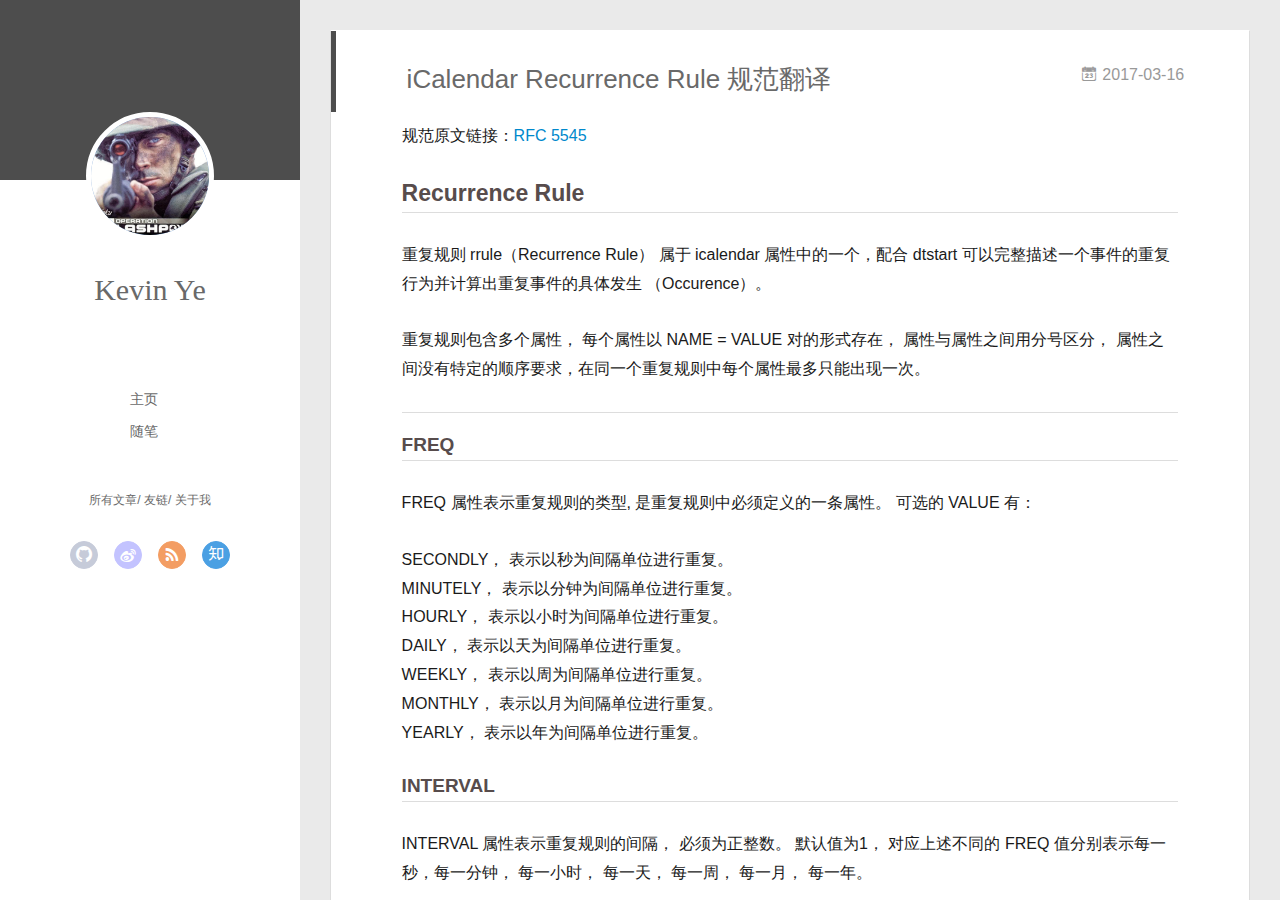
==== commit a599727d: "Site updated: 2017-03-23 12:53:37" ====
--- a/index.html
+++ b/index.html
@@ -1,341 +1,177 @@
-<!doctype html>
-
-
-
-  
-
-
-<html class="theme-next muse use-motion" lang="zh-Hans">
+<!DOCTYPE html>
+<html>
 <head>
-  <meta charset="UTF-8"/>
-<meta http-equiv="X-UA-Compatible" content="IE=edge" />
-<meta name="viewport" content="width=device-width, initial-scale=1, maximum-scale=1"/>
-
-
-
-<meta http-equiv="Cache-Control" content="no-transform" />
-<meta http-equiv="Cache-Control" content="no-siteapp" />
-
-
-
-
-
-
-
-
-
-
-
-
-
-
-
-  
-  
-  <link href="/lib/fancybox/source/jquery.fancybox.css?v=2.1.5" rel="stylesheet" type="text/css" />
-
-
-
-
-  
-  
-  
-  
-
-  
-    
-    
-  
-
-  
-
-  
-
-  
-
-  
-
-  
-    
-    
-    <link href="//fonts.googleapis.com/css?family=Lato:300,300italic,400,400italic,700,700italic&subset=latin,latin-ext" rel="stylesheet" type="text/css">
-  
-
-
-
-
-
-
-<link href="/lib/font-awesome/css/font-awesome.min.css?v=4.6.2" rel="stylesheet" type="text/css" />
-
-<link href="/css/main.css?v=5.1.0" rel="stylesheet" type="text/css" />
-
-
-  <meta name="keywords" content="Hexo, NexT" />
-
-
-
-
-
-
-
-
-  <link rel="shortcut icon" type="image/x-icon" href="/favicon.ico?v=5.1.0" />
-
-
-
-
-
-
-<meta property="og:type" content="website">
+  <meta charset="utf-8">
+  
+  <meta name="renderer" content="webkit">
+  <meta http-equiv="X-UA-Compatible" content="IE=edge" >
+  <link rel="dns-prefetch" href="http://yoursite.com">
+  <title>Kevin Ye&#39;s Blog</title>
+  <meta name="viewport" content="width=device-width, initial-scale=1, maximum-scale=1">
+  <meta property="og:type" content="website">
 <meta property="og:title" content="Kevin Ye's Blog">
 <meta property="og:url" content="http://yoursite.com/index.html">
 <meta property="og:site_name" content="Kevin Ye's Blog">
 <meta name="twitter:card" content="summary">
 <meta name="twitter:title" content="Kevin Ye's Blog">
-
-
-
-<script type="text/javascript" id="hexo.configurations">
-  var NexT = window.NexT || {};
-  var CONFIG = {
-    root: '/',
-    scheme: 'Muse',
-    sidebar: {"position":"left","display":"post","offset":12,"offset_float":0,"b2t":false,"scrollpercent":false},
-    fancybox: true,
-    motion: true,
-    duoshuo: {
-      userId: '0',
-      author: '博主'
-    },
-    algolia: {
-      applicationID: '',
-      apiKey: '',
-      indexName: '',
-      hits: {"per_page":10},
-      labels: {"input_placeholder":"Search for Posts","hits_empty":"We didn't find any results for the search: ${query}","hits_stats":"${hits} results found in ${time} ms"}
+  
+    <link rel="alternative" href="/atom.xml" title="Kevin Ye&#39;s Blog" type="application/atom+xml">
+  
+  
+    <link rel="icon" href="/favicon.png">
+  
+  <link rel="stylesheet" type="text/css" href="/./main.2d7529.css">
+  <style type="text/css">
+  
+    #container.show {
+      background: linear-gradient(200deg,#a0cfe4,#e8c37e);
     }
-  };
-</script>
-
-
-
-  <link rel="canonical" href="http://yoursite.com/"/>
-
-
-
-
-
-  <title> Kevin Ye's Blog </title>
+  </style>
+  
+
+  
+
 </head>
 
-<body itemscope itemtype="http://schema.org/WebPage" lang="zh-Hans">
-
-  
-
-
-
-
-
-
-
-
-
-
-
-
-
-
-  
-  
-    
-  
-
-  <div class="container one-collumn sidebar-position-left 
-   page-home 
- ">
-    <div class="headband"></div>
-
-    <header id="header" class="header" itemscope itemtype="http://schema.org/WPHeader">
-      <div class="header-inner"><div class="site-brand-wrapper">
-  <div class="site-meta ">
-    
-
-    <div class="custom-logo-site-title">
-      <a href="/"  class="brand" rel="start">
-        <span class="logo-line-before"><i></i></span>
-        <span class="site-title">Kevin Ye's Blog</span>
-        <span class="logo-line-after"><i></i></span>
-      </a>
-    </div>
-      
-        <p class="site-subtitle"></p>
-      
-  </div>
-
-  <div class="site-nav-toggle">
-    <button>
-      <span class="btn-bar"></span>
-      <span class="btn-bar"></span>
-      <span class="btn-bar"></span>
-    </button>
-  </div>
+<body>
+  <div id="container" q-class="show:isCtnShow">
+    <canvas id="anm-canvas" class="anm-canvas"></canvas>
+    <div class="left-col" q-class="show:isShow">
+      
+<div class="overlay" style="background: #4d4d4d"></div>
+<div class="intrude-less">
+	<header id="header" class="inner">
+		<a href="/" class="profilepic">
+			<img src="/uploads/avatar.jpg" class="js-avatar">
+		</a>
+		<hgroup>
+		  <h1 class="header-author"><a href="/">Kevin Ye</a></h1>
+		</hgroup>
+		
+
+		<nav class="header-menu">
+			<ul>
+			
+				<li><a href="/">主页</a></li>
+	        
+				<li><a href="/tags/随笔/">随笔</a></li>
+	        
+			</ul>
+		</nav>
+		<nav class="header-smart-menu">
+    		
+    			
+    			<a q-on="click: openSlider(e, 'innerArchive')" href="javascript:void(0)">所有文章</a>
+    			
+            
+    			
+    			<a q-on="click: openSlider(e, 'friends')" href="javascript:void(0)">友链</a>
+    			
+            
+    			
+    			<a q-on="click: openSlider(e, 'aboutme')" href="javascript:void(0)">关于我</a>
+    			
+            
+		</nav>
+		<nav class="header-nav">
+			<div class="social">
+				
+					<a class="github" target="_blank" href="#" title="github"><i class="icon-github"></i></a>
+		        
+					<a class="weibo" target="_blank" href="#" title="weibo"><i class="icon-weibo"></i></a>
+		        
+					<a class="rss" target="_blank" href="#" title="rss"><i class="icon-rss"></i></a>
+		        
+					<a class="zhihu" target="_blank" href="#" title="zhihu"><i class="icon-zhihu"></i></a>
+		        
+			</div>
+		</nav>
+	</header>		
 </div>
 
-<nav class="site-nav">
-  
-
-  
-    <ul id="menu" class="menu">
-      
-        
-        <li class="menu-item menu-item-home">
-          <a href="/" rel="section">
+    </div>
+    <div class="mid-col" q-class="show:isShow,hide:isShow|isFalse">
+      
+<nav id="mobile-nav">
+  	<div class="overlay js-overlay" style="background: #4d4d4d"></div>
+	<div class="btnctn js-mobile-btnctn">
+  		<div class="slider-trigger list" q-on="click: openSlider(e)"><i class="icon icon-sort"></i></div>
+	</div>
+	<div class="intrude-less">
+		<header id="header" class="inner">
+			<div class="profilepic">
+				<img src="/uploads/avatar.jpg" class="js-avatar">
+			</div>
+			<hgroup>
+			  <h1 class="header-author js-header-author">Kevin Ye</h1>
+			</hgroup>
+			
+			
+			
+				
+			
+				
+			
+			
+			
+			<nav class="header-nav">
+				<div class="social">
+					
+						<a class="github" target="_blank" href="#" title="github"><i class="icon-github"></i></a>
+			        
+						<a class="weibo" target="_blank" href="#" title="weibo"><i class="icon-weibo"></i></a>
+			        
+						<a class="rss" target="_blank" href="#" title="rss"><i class="icon-rss"></i></a>
+			        
+						<a class="zhihu" target="_blank" href="#" title="zhihu"><i class="icon-zhihu"></i></a>
+			        
+				</div>
+			</nav>
+
+			<nav class="header-menu js-header-menu">
+				<ul style="width: 50%">
+				
+				
+					<li style="width: 50%"><a href="/">主页</a></li>
+		        
+					<li style="width: 50%"><a href="/tags/随笔/">随笔</a></li>
+		        
+				</ul>
+			</nav>
+		</header>				
+	</div>
+	<div class="mobile-mask" style="display:none" q-show="isShow"></div>
+</nav>
+
+      <div id="wrapper" class="body-wrap">
+        <div class="menu-l">
+          <div class="canvas-wrap">
+            <canvas data-colors="#eaeaea" data-sectionHeight="100" data-contentId="js-content" id="myCanvas1" class="anm-canvas"></canvas>
+          </div>
+          <div id="js-content" class="content-ll">
             
-              <i class="menu-item-icon fa fa-fw fa-home"></i> <br />
-            
-            首页
-          </a>
-        </li>
-      
-        
-        <li class="menu-item menu-item-archives">
-          <a href="/archives" rel="section">
-            
-              <i class="menu-item-icon fa fa-fw fa-archive"></i> <br />
-            
-            归档
-          </a>
-        </li>
-      
-        
-        <li class="menu-item menu-item-tags">
-          <a href="/tags" rel="section">
-            
-              <i class="menu-item-icon fa fa-fw fa-tags"></i> <br />
-            
-            标签
-          </a>
-        </li>
-      
-
-      
-    </ul>
-  
-
-  
-</nav>
-
-
-
- </div>
-    </header>
-
-    <main id="main" class="main">
-      <div class="main-inner">
-        <div class="content-wrap">
-          <div id="content" class="content">
-            
-  <section id="posts" class="posts-expand">
-    
-      
-
-  
-
-  
-  
-  
-
-  <article class="post post-type-normal " itemscope itemtype="http://schema.org/Article">
-    <link itemprop="mainEntityOfPage" href="http://yoursite.com/2017/03/16/Recurrence-Rule/">
-
-    <span hidden itemprop="author" itemscope itemtype="http://schema.org/Person">
-      <meta itemprop="name" content="Kevin Ye">
-      <meta itemprop="description" content="">
-      <meta itemprop="image" content="/uploads/avatar.jpg">
-    </span>
-
-    <span hidden itemprop="publisher" itemscope itemtype="http://schema.org/Organization">
-      <meta itemprop="name" content="Kevin Ye's Blog">
-    </span>
-
-    
-      <header class="post-header">
-
-        
-        
-          <h1 class="post-title" itemprop="name headline">
-            
-            
-              
-                
-                <a class="post-title-link" href="/2017/03/16/Recurrence-Rule/" itemprop="url">
-                  iCalendar Recurrence Rule 规范翻译
-                </a>
-              
-            
-          </h1>
-        
-
-        <div class="post-meta">
-          <span class="post-time">
-            
-              <span class="post-meta-item-icon">
-                <i class="fa fa-calendar-o"></i>
-              </span>
-              
-                <span class="post-meta-item-text">发表于</span>
-              
-              <time title="创建于" itemprop="dateCreated datePublished" datetime="2017-03-16T11:23:26+08:00">
-                2017-03-16
-              </time>
-            
-
-            
-
-            
-          </span>
-
-          
-
-          
-            
-          
-
-          
-          
-             <span id="/2017/03/16/Recurrence-Rule/" class="leancloud_visitors" data-flag-title="iCalendar Recurrence Rule 规范翻译">
-               <span class="post-meta-divider">|</span>
-               <span class="post-meta-item-icon">
-                 <i class="fa fa-eye"></i>
-               </span>
-               
-                 <span class="post-meta-item-text">阅读次数 </span>
-               
-                 <span class="leancloud-visitors-count"></span>
-             </span>
-          
-
-          
-
-          
-
-          
-
-        </div>
+  
+    <article id="post-Recurrence-Rule" class="article article-type-post  article-index" itemscope itemprop="blogPost">
+  <div class="article-inner">
+    
+      <header class="article-header">
+        
+  
+    <h1 itemprop="name">
+      <a class="article-title" href="/2017/03/16/Recurrence-Rule/">iCalendar Recurrence Rule 规范翻译</a>
+    </h1>
+  
+
+        
+        <a href="/2017/03/16/Recurrence-Rule/" class="archive-article-date">
+  	<time datetime="2017-03-16T03:23:26.000Z" itemprop="datePublished"><i class="icon-calendar icon"></i>2017-03-16</time>
+</a>
+        
       </header>
     
-
-
-    <div class="post-body" itemprop="articleBody">
-
-      
-      
-
-      
-        
-          
-            <p>规范原文链接：<a href="https://tools.ietf.org/html/rfc5545#section-3.8.5.3" target="_blank" rel="external">RFC 5545</a></p>
+    <div class="article-entry" itemprop="articleBody">
+      
+        <p>规范原文链接：<a href="https://tools.ietf.org/html/rfc5545#section-3.8.5.3" target="_blank" rel="external">RFC 5545</a></p>
 <h2 id="Recurrence-Rule"><a href="#Recurrence-Rule" class="headerlink" title="Recurrence Rule"></a>Recurrence Rule</h2><p>重复规则 rrule（Recurrence Rule） 属于 icalendar 属性中的一个，配合 dtstart 可以完整描述一个事件的重复行为并计算出重复事件的具体发生 （Occurence）。</p>
 <p>重复规则包含多个属性， 每个属性以 NAME = VALUE 对的形式存在， 属性与属性之间用分号区分， 属性之间没有特定的顺序要求，在同一个重复规则中每个属性最多只能出现一次。</p>
 <hr>
@@ -394,134 +230,67 @@
 <p>The 3rd instance into the month of one of Tuesday, Wednesday or   Thursday, for the next 3 months（没法翻译，自己理解）:<br>RRULE:FREQ=MONTHLY;COUNT=3;BYDAY=TU,WE,TH;BYSETPOS=3</p>
 <p>每月的倒数第2个工作日，直到永远：<br>RRULE:FREQ=MONTHLY;BYDAY=MO,TU,WE,TH,FR;BYSETPOS=-2</p>
 
-          
-        
-      
-    </div>
-
-    <div>
-      
-    </div>
-
-    <div>
-      
-    </div>
-
-
-    <footer class="post-footer">
-      
-
-      
-
-      
-
-      
-      
-        <div class="post-eof"></div>
-      
-    </footer>
-  </article>
-
-
-    
-      
-
-  
-
-  
-  
-  
-
-  <article class="post post-type-normal " itemscope itemtype="http://schema.org/Article">
-    <link itemprop="mainEntityOfPage" href="http://yoursite.com/2017/03/09/include-stopped-package/">
-
-    <span hidden itemprop="author" itemscope itemtype="http://schema.org/Person">
-      <meta itemprop="name" content="Kevin Ye">
-      <meta itemprop="description" content="">
-      <meta itemprop="image" content="/uploads/avatar.jpg">
-    </span>
-
-    <span hidden itemprop="publisher" itemscope itemtype="http://schema.org/Organization">
-      <meta itemprop="name" content="Kevin Ye's Blog">
-    </span>
-
-    
-      <header class="post-header">
-
-        
-        
-          <h1 class="post-title" itemprop="name headline">
-            
-            
-              
-                
-                <a class="post-title-link" href="/2017/03/09/include-stopped-package/" itemprop="url">
-                  FLAG_INCLUDE_STOPPED_PACKAGES 问题
-                </a>
-              
-            
-          </h1>
-        
-
-        <div class="post-meta">
-          <span class="post-time">
-            
-              <span class="post-meta-item-icon">
-                <i class="fa fa-calendar-o"></i>
-              </span>
-              
-                <span class="post-meta-item-text">发表于</span>
-              
-              <time title="创建于" itemprop="dateCreated datePublished" datetime="2017-03-09T15:31:35+08:00">
-                2017-03-09
-              </time>
-            
-
-            
-
-            
-          </span>
-
-          
-
-          
-            
-          
-
-          
-          
-             <span id="/2017/03/09/include-stopped-package/" class="leancloud_visitors" data-flag-title="FLAG_INCLUDE_STOPPED_PACKAGES 问题">
-               <span class="post-meta-divider">|</span>
-               <span class="post-meta-item-icon">
-                 <i class="fa fa-eye"></i>
-               </span>
-               
-                 <span class="post-meta-item-text">阅读次数 </span>
-               
-                 <span class="leancloud-visitors-count"></span>
-             </span>
-          
-
-          
-
-          
-
-          
-
-        </div>
+      
+
+      
+    </div>
+    <div class="article-info article-info-index">
+      
+      
+	<div class="article-tag tagcloud">
+		<i class="icon-price-tags icon"></i>
+		<ul class="article-tag-list">
+			 
+        		<li class="article-tag-list-item">
+        			<a href="javascript:void(0)" class="js-tag article-tag-list-link color3">android icalendar</a>
+        		</li>
+      		
+		</ul>
+	</div>
+
+      
+
+      
+        <p class="article-more-link">
+          <a class="article-more-a" href="/2017/03/16/Recurrence-Rule/">展开全文 >></a>
+        </p>
+      
+
+      
+      <div class="clearfix"></div>
+    </div>
+  </div>
+</article>
+
+
+
+
+
+
+
+
+  
+    <article id="post-include-stopped-package" class="article article-type-post  article-index" itemscope itemprop="blogPost">
+  <div class="article-inner">
+    
+      <header class="article-header">
+        
+  
+    <h1 itemprop="name">
+      <a class="article-title" href="/2017/03/09/include-stopped-package/">FLAG_INCLUDE_STOPPED_PACKAGES 问题</a>
+    </h1>
+  
+
+        
+        <a href="/2017/03/09/include-stopped-package/" class="archive-article-date">
+  	<time datetime="2017-03-09T07:31:35.000Z" itemprop="datePublished"><i class="icon-calendar icon"></i>2017-03-09</time>
+</a>
+        
       </header>
     
-
-
-    <div class="post-body" itemprop="articleBody">
-
-      
-      
-
-      
-        
-          
-            <h2 id="FLAG-INCLUDE-STOPPED-PACKAGES-问题"><a href="#FLAG-INCLUDE-STOPPED-PACKAGES-问题" class="headerlink" title="FLAG_INCLUDE_STOPPED_PACKAGES 问题"></a>FLAG_INCLUDE_STOPPED_PACKAGES 问题</h2><p>发送重要intent时，为了确保能收到这个intent，需添加flag： FLAG_INCLUDE_STOPPED_PACKAGES。</p>
+    <div class="article-entry" itemprop="articleBody">
+      
+        <h2 id="FLAG-INCLUDE-STOPPED-PACKAGES-问题"><a href="#FLAG-INCLUDE-STOPPED-PACKAGES-问题" class="headerlink" title="FLAG_INCLUDE_STOPPED_PACKAGES 问题"></a>FLAG_INCLUDE_STOPPED_PACKAGES 问题</h2><p>发送重要intent时，为了确保能收到这个intent，需添加flag： FLAG_INCLUDE_STOPPED_PACKAGES。</p>
 <p>这个flag 的注释很容易误导人，注释说，设置了这个flag后，intent可以找到当前被stopped的应用。 当没有设置FLAG_EXCLUDE_STOPPED_PACKAGES 这个flag时，默认按照 设置了FLAG_INCLUDE_STOPPED_PACKAGES 的行为进行。 如果同时设置了FLAG_EXCLUDE_STOPPED_PACKAGES 和 FLAG_INCLUDE_STOPPED_PACKAGES 时，也按照设置了FLAG_INCLUDE_STOPPED_PACKAGES 的行为进行。</p>
 <blockquote>
 <p>If set, this intent will always match any components in packages that are currently stopped. This is the default behavior when FLAG_EXCLUDE_STOPPED_PACKAGES is not set. If both of these flags are set, this one wins (it allows overriding of exclude for places where the framework may automatically set the exclude flag).</p>
@@ -551,134 +320,67 @@
 </blockquote>
 <p>这样的话如果开发者没有手动为intent加上FLAG_INCLUDE_STOPPED_PACKAGES的话，都会受到影响</p>
 
-          
-        
-      
-    </div>
-
-    <div>
-      
-    </div>
-
-    <div>
-      
-    </div>
-
-
-    <footer class="post-footer">
-      
-
-      
-
-      
-
-      
-      
-        <div class="post-eof"></div>
-      
-    </footer>
-  </article>
-
-
-    
-      
-
-  
-
-  
-  
-  
-
-  <article class="post post-type-normal " itemscope itemtype="http://schema.org/Article">
-    <link itemprop="mainEntityOfPage" href="http://yoursite.com/2017/03/07/test-title/">
-
-    <span hidden itemprop="author" itemscope itemtype="http://schema.org/Person">
-      <meta itemprop="name" content="Kevin Ye">
-      <meta itemprop="description" content="">
-      <meta itemprop="image" content="/uploads/avatar.jpg">
-    </span>
-
-    <span hidden itemprop="publisher" itemscope itemtype="http://schema.org/Organization">
-      <meta itemprop="name" content="Kevin Ye's Blog">
-    </span>
-
-    
-      <header class="post-header">
-
-        
-        
-          <h1 class="post-title" itemprop="name headline">
-            
-            
-              
-                
-                <a class="post-title-link" href="/2017/03/07/test-title/" itemprop="url">
-                  Start activity from a SingleInstance activity
-                </a>
-              
-            
-          </h1>
-        
-
-        <div class="post-meta">
-          <span class="post-time">
-            
-              <span class="post-meta-item-icon">
-                <i class="fa fa-calendar-o"></i>
-              </span>
-              
-                <span class="post-meta-item-text">发表于</span>
-              
-              <time title="创建于" itemprop="dateCreated datePublished" datetime="2017-03-07T14:33:56+08:00">
-                2017-03-07
-              </time>
-            
-
-            
-
-            
-          </span>
-
-          
-
-          
-            
-          
-
-          
-          
-             <span id="/2017/03/07/test-title/" class="leancloud_visitors" data-flag-title="Start activity from a SingleInstance activity">
-               <span class="post-meta-divider">|</span>
-               <span class="post-meta-item-icon">
-                 <i class="fa fa-eye"></i>
-               </span>
-               
-                 <span class="post-meta-item-text">阅读次数 </span>
-               
-                 <span class="leancloud-visitors-count"></span>
-             </span>
-          
-
-          
-
-          
-
-          
-
-        </div>
+      
+
+      
+    </div>
+    <div class="article-info article-info-index">
+      
+      
+	<div class="article-tag tagcloud">
+		<i class="icon-price-tags icon"></i>
+		<ul class="article-tag-list">
+			 
+        		<li class="article-tag-list-item">
+        			<a href="javascript:void(0)" class="js-tag article-tag-list-link color3">android</a>
+        		</li>
+      		
+		</ul>
+	</div>
+
+      
+
+      
+        <p class="article-more-link">
+          <a class="article-more-a" href="/2017/03/09/include-stopped-package/">展开全文 >></a>
+        </p>
+      
+
+      
+      <div class="clearfix"></div>
+    </div>
+  </div>
+</article>
+
+
+
+
+
+
+
+
+  
+    <article id="post-test-title" class="article article-type-post  article-index" itemscope itemprop="blogPost">
+  <div class="article-inner">
+    
+      <header class="article-header">
+        
+  
+    <h1 itemprop="name">
+      <a class="article-title" href="/2017/03/07/test-title/">Start activity from a SingleInstance activity</a>
+    </h1>
+  
+
+        
+        <a href="/2017/03/07/test-title/" class="archive-article-date">
+  	<time datetime="2017-03-07T06:33:56.000Z" itemprop="datePublished"><i class="icon-calendar icon"></i>2017-03-07</time>
+</a>
+        
       </header>
     
-
-
-    <div class="post-body" itemprop="articleBody">
-
-      
-      
-
-      
-        
-          
-            <h2 id="Start-activity-from-a-SingleInstance-activity"><a href="#Start-activity-from-a-SingleInstance-activity" class="headerlink" title="Start activity from a SingleInstance activity"></a>Start activity from a SingleInstance activity</h2><p>问题：项目上遇到个问题，有个 SingleInstance 的 activity Activity-A， 可以看成一个dialog样式的list，点击其中的每个item可以打开对应的详情界面，即跳转到 Activity-B，跳转到 Activity-B 后仍会控制让 Activity-A 再次弹出覆盖在 Activity-B 之上，可以再次点击其中的item打开新的详情界面， Activity-B 是个普通 activity， 预期是每次点击 Activity-A 中的item 后会打开一个新的 Activity-B 来显示详情，多次点击后应该有多个 Activity-B 的实例，分别显示不同item的详情。 然而实际过程中发现 Activity-B 始终只有一个实例，始终显示的是最后一次点击的item的详情， 即便在startActivity的intent中不添加任何flag也是如此。</p>
+    <div class="article-entry" itemprop="articleBody">
+      
+        <h2 id="Start-activity-from-a-SingleInstance-activity"><a href="#Start-activity-from-a-SingleInstance-activity" class="headerlink" title="Start activity from a SingleInstance activity"></a>Start activity from a SingleInstance activity</h2><p>问题：项目上遇到个问题，有个 SingleInstance 的 activity Activity-A， 可以看成一个dialog样式的list，点击其中的每个item可以打开对应的详情界面，即跳转到 Activity-B，跳转到 Activity-B 后仍会控制让 Activity-A 再次弹出覆盖在 Activity-B 之上，可以再次点击其中的item打开新的详情界面， Activity-B 是个普通 activity， 预期是每次点击 Activity-A 中的item 后会打开一个新的 Activity-B 来显示详情，多次点击后应该有多个 Activity-B 的实例，分别显示不同item的详情。 然而实际过程中发现 Activity-B 始终只有一个实例，始终显示的是最后一次点击的item的详情， 即便在startActivity的intent中不添加任何flag也是如此。</p>
 <p>原因: 查看官方文档后发现，从一个 SingleInstance 的 Activity 跳转到别的 Activity 时， 默认是加了 FLAG_ACTIVITY_NEW_TASK 的。</p>
 <blockquote>
 <p>A “singleInstance” activity, on the other hand, permits no other activities to be part of its task. It’s the only activity in the task. If it starts another activity, that activity is assigned to a different task — as if FLAG_ACTIVITY_NEW_TASK was in the intent.</p>
@@ -699,134 +401,67 @@
 </li>
 </ul>
 
-          
-        
-      
-    </div>
-
-    <div>
-      
-    </div>
-
-    <div>
-      
-    </div>
-
-
-    <footer class="post-footer">
-      
-
-      
-
-      
-
-      
-      
-        <div class="post-eof"></div>
-      
-    </footer>
-  </article>
-
-
-    
-      
-
-  
-
-  
-  
-  
-
-  <article class="post post-type-normal " itemscope itemtype="http://schema.org/Article">
-    <link itemprop="mainEntityOfPage" href="http://yoursite.com/2017/03/07/hello-world/">
-
-    <span hidden itemprop="author" itemscope itemtype="http://schema.org/Person">
-      <meta itemprop="name" content="Kevin Ye">
-      <meta itemprop="description" content="">
-      <meta itemprop="image" content="/uploads/avatar.jpg">
-    </span>
-
-    <span hidden itemprop="publisher" itemscope itemtype="http://schema.org/Organization">
-      <meta itemprop="name" content="Kevin Ye's Blog">
-    </span>
-
-    
-      <header class="post-header">
-
-        
-        
-          <h1 class="post-title" itemprop="name headline">
-            
-            
-              
-                
-                <a class="post-title-link" href="/2017/03/07/hello-world/" itemprop="url">
-                  Hello World
-                </a>
-              
-            
-          </h1>
-        
-
-        <div class="post-meta">
-          <span class="post-time">
-            
-              <span class="post-meta-item-icon">
-                <i class="fa fa-calendar-o"></i>
-              </span>
-              
-                <span class="post-meta-item-text">发表于</span>
-              
-              <time title="创建于" itemprop="dateCreated datePublished" datetime="2017-03-07T14:28:43+08:00">
-                2017-03-07
-              </time>
-            
-
-            
-
-            
-          </span>
-
-          
-
-          
-            
-          
-
-          
-          
-             <span id="/2017/03/07/hello-world/" class="leancloud_visitors" data-flag-title="Hello World">
-               <span class="post-meta-divider">|</span>
-               <span class="post-meta-item-icon">
-                 <i class="fa fa-eye"></i>
-               </span>
-               
-                 <span class="post-meta-item-text">阅读次数 </span>
-               
-                 <span class="leancloud-visitors-count"></span>
-             </span>
-          
-
-          
-
-          
-
-          
-
-        </div>
+      
+
+      
+    </div>
+    <div class="article-info article-info-index">
+      
+      
+	<div class="article-tag tagcloud">
+		<i class="icon-price-tags icon"></i>
+		<ul class="article-tag-list">
+			 
+        		<li class="article-tag-list-item">
+        			<a href="javascript:void(0)" class="js-tag article-tag-list-link color3">android</a>
+        		</li>
+      		
+		</ul>
+	</div>
+
+      
+
+      
+        <p class="article-more-link">
+          <a class="article-more-a" href="/2017/03/07/test-title/">展开全文 >></a>
+        </p>
+      
+
+      
+      <div class="clearfix"></div>
+    </div>
+  </div>
+</article>
+
+
+
+
+
+
+
+
+  
+    <article id="post-hello-world" class="article article-type-post  article-index" itemscope itemprop="blogPost">
+  <div class="article-inner">
+    
+      <header class="article-header">
+        
+  
+    <h1 itemprop="name">
+      <a class="article-title" href="/2017/03/07/hello-world/">Hello World</a>
+    </h1>
+  
+
+        
+        <a href="/2017/03/07/hello-world/" class="archive-article-date">
+  	<time datetime="2017-03-07T06:28:43.445Z" itemprop="datePublished"><i class="icon-calendar icon"></i>2017-03-07</time>
+</a>
+        
       </header>
     
-
-
-    <div class="post-body" itemprop="articleBody">
-
-      
-      
-
-      
-        
-          
-            <p>Welcome to <a href="https://hexo.io/" target="_blank" rel="external">Hexo</a>! This is your very first post. Check <a href="https://hexo.io/docs/" target="_blank" rel="external">documentation</a> for more info. If you get any problems when using Hexo, you can find the answer in <a href="https://hexo.io/docs/troubleshooting.html" target="_blank" rel="external">troubleshooting</a> or you can ask me on <a href="https://github.com/hexojs/hexo/issues" target="_blank" rel="external">GitHub</a>.</p>
+    <div class="article-entry" itemprop="articleBody">
+      
+        <p>Welcome to <a href="https://hexo.io/" target="_blank" rel="external">Hexo</a>! This is your very first post. Check <a href="https://hexo.io/docs/" target="_blank" rel="external">documentation</a> for more info. If you get any problems when using Hexo, you can find the answer in <a href="https://hexo.io/docs/troubleshooting.html" target="_blank" rel="external">troubleshooting</a> or you can ask me on <a href="https://github.com/hexojs/hexo/issues" target="_blank" rel="external">GitHub</a>.</p>
 <h2 id="Quick-Start"><a href="#Quick-Start" class="headerlink" title="Quick Start"></a>Quick Start</h2><h3 id="Create-a-new-post"><a href="#Create-a-new-post" class="headerlink" title="Create a new post"></a>Create a new post</h3><figure class="highlight bash"><table><tr><td class="gutter"><pre><div class="line">1</div></pre></td><td class="code"><pre><div class="line">$ hexo new <span class="string">"My New Post"</span></div></pre></td></tr></table></figure>
 <p>More info: <a href="https://hexo.io/docs/writing.html" target="_blank" rel="external">Writing</a></p>
 <h3 id="Run-server"><a href="#Run-server" class="headerlink" title="Run server"></a>Run server</h3><figure class="highlight bash"><table><tr><td class="gutter"><pre><div class="line">1</div></pre></td><td class="code"><pre><div class="line">$ hexo server</div></pre></td></tr></table></figure>
@@ -836,473 +471,284 @@
 <h3 id="Deploy-to-remote-sites"><a href="#Deploy-to-remote-sites" class="headerlink" title="Deploy to remote sites"></a>Deploy to remote sites</h3><figure class="highlight bash"><table><tr><td class="gutter"><pre><div class="line">1</div></pre></td><td class="code"><pre><div class="line">$ hexo deploy</div></pre></td></tr></table></figure>
 <p>More info: <a href="https://hexo.io/docs/deployment.html" target="_blank" rel="external">Deployment</a></p>
 
+      
+
+      
+    </div>
+    <div class="article-info article-info-index">
+      
+      
+      
+
+      
+        <p class="article-more-link">
+          <a class="article-more-a" href="/2017/03/07/hello-world/">展开全文 >></a>
+        </p>
+      
+
+      
+      <div class="clearfix"></div>
+    </div>
+  </div>
+</article>
+
+
+
+
+
+
+
+
+  
+  
+
+
+          </div>
+        </div>
+      </div>
+      <footer id="footer">
+  <div class="outer">
+    <div id="footer-info">
+    	<div class="footer-left">
+    		&copy; 2017 Kevin Ye
+    	</div>
+      	<div class="footer-right">
+      		<a href="http://hexo.io/" target="_blank">Hexo</a>  Theme <a href="https://github.com/litten/hexo-theme-yilia" target="_blank">Yilia</a> by Litten
+      	</div>
+    </div>
+  </div>
+</footer>
+    </div>
+    <script>
+	var yiliaConfig = {
+		mathjax: false,
+		isHome: true,
+		isPost: false,
+		isArchive: false,
+		isTag: false,
+		isCategory: false,
+		open_in_new: false,
+		root: "/",
+		innerArchive: true,
+		showTags: false
+	}
+</script>
+
+<script>!function(t){function n(r){if(e[r])return e[r].exports;var o=e[r]={exports:{},id:r,loaded:!1};return t[r].call(o.exports,o,o.exports,n),o.loaded=!0,o.exports}var e={};return n.m=t,n.c=e,n.p="./",n(0)}([function(t,n,e){"use strict";function r(t){return t&&t.__esModule?t:{default:t}}function o(t,n){var e=/\/|index.html/g;return t.replace(e,"")===n.replace(e,"")}function i(){for(var t=document.querySelectorAll(".js-header-menu li a"),n=window.location.pathname,e=0,r=t.length;e<r;e++){var i=t[e];o(n,i.getAttribute("href"))&&(0,d.default)(i,"active")}}function u(t){for(var n=t.offsetLeft,e=t.offsetParent;null!==e;)n+=e.offsetLeft,e=e.offsetParent;return n}function f(t){for(var n=t.offsetTop,e=t.offsetParent;null!==e;)n+=e.offsetTop,e=e.offsetParent;return n}function c(t,n,e,r,o){var i=u(t),c=f(t)-n;if(c-e<=o){var a=t.$newDom;a||(a=t.cloneNode(!0),(0,h.default)(t,a),t.$newDom=a,a.style.position="fixed",a.style.top=(e||c)+"px",a.style.left=i+"px",a.style.zIndex=r||2,a.style.width="100%",a.style.color="#fff"),a.style.visibility="visible",t.style.visibility="hidden"}else{t.style.visibility="visible";var s=t.$newDom;s&&(s.style.visibility="hidden")}}function a(){var t=document.querySelector(".js-overlay"),n=document.querySelector(".js-header-menu");c(t,document.body.scrollTop,-63,2,0),c(n,document.body.scrollTop,1,3,0)}function s(){document.querySelector("#container").addEventListener("scroll",function(t){a()}),window.addEventListener("scroll",function(t){a()}),a()}function l(){x.default.versions.mobile&&window.screen.width<800&&(i(),s())}var p=e(71),d=r(p),v=e(72),y=(r(v),e(84)),h=r(y),b=e(69),x=r(b),m=e(75),g=r(m),w=e(70);l(),(0,w.addLoadEvent)(function(){g.default.init()}),t.exports={}},function(t,n){var e=t.exports="undefined"!=typeof window&&window.Math==Math?window:"undefined"!=typeof self&&self.Math==Math?self:Function("return this")();"number"==typeof __g&&(__g=e)},function(t,n){var e={}.hasOwnProperty;t.exports=function(t,n){return e.call(t,n)}},function(t,n,e){var r=e(49),o=e(15);t.exports=function(t){return r(o(t))}},function(t,n,e){t.exports=!e(8)(function(){return 7!=Object.defineProperty({},"a",{get:function(){return 7}}).a})},function(t,n,e){var r=e(6),o=e(12);t.exports=e(4)?function(t,n,e){return r.f(t,n,o(1,e))}:function(t,n,e){return t[n]=e,t}},function(t,n,e){var r=e(10),o=e(30),i=e(24),u=Object.defineProperty;n.f=e(4)?Object.defineProperty:function(t,n,e){if(r(t),n=i(n,!0),r(e),o)try{return u(t,n,e)}catch(t){}if("get"in e||"set"in e)throw TypeError("Accessors not supported!");return"value"in e&&(t[n]=e.value),t}},function(t,n,e){var r=e(22)("wks"),o=e(13),i=e(1).Symbol,u="function"==typeof i,f=t.exports=function(t){return r[t]||(r[t]=u&&i[t]||(u?i:o)("Symbol."+t))};f.store=r},function(t,n){t.exports=function(t){try{return!!t()}catch(t){return!0}}},function(t,n,e){var r=e(35),o=e(16);t.exports=Object.keys||function(t){return r(t,o)}},function(t,n,e){var r=e(11);t.exports=function(t){if(!r(t))throw TypeError(t+" is not an object!");return t}},function(t,n){t.exports=function(t){return"object"==typeof t?null!==t:"function"==typeof t}},function(t,n){t.exports=function(t,n){return{enumerable:!(1&t),configurable:!(2&t),writable:!(4&t),value:n}}},function(t,n){var e=0,r=Math.random();t.exports=function(t){return"Symbol(".concat(void 0===t?"":t,")_",(++e+r).toString(36))}},function(t,n){var e=t.exports={version:"2.4.0"};"number"==typeof __e&&(__e=e)},function(t,n){t.exports=function(t){if(void 0==t)throw TypeError("Can't call method on  "+t);return t}},function(t,n){t.exports="constructor,hasOwnProperty,isPrototypeOf,propertyIsEnumerable,toLocaleString,toString,valueOf".split(",")},function(t,n){t.exports={}},function(t,n){t.exports=!0},function(t,n){n.f={}.propertyIsEnumerable},function(t,n,e){var r=e(6).f,o=e(2),i=e(7)("toStringTag");t.exports=function(t,n,e){t&&!o(t=e?t:t.prototype,i)&&r(t,i,{configurable:!0,value:n})}},function(t,n,e){var r=e(22)("keys"),o=e(13);t.exports=function(t){return r[t]||(r[t]=o(t))}},function(t,n,e){var r=e(1),o="__core-js_shared__",i=r[o]||(r[o]={});t.exports=function(t){return i[t]||(i[t]={})}},function(t,n){var e=Math.ceil,r=Math.floor;t.exports=function(t){return isNaN(t=+t)?0:(t>0?r:e)(t)}},function(t,n,e){var r=e(11);t.exports=function(t,n){if(!r(t))return t;var e,o;if(n&&"function"==typeof(e=t.toString)&&!r(o=e.call(t)))return o;if("function"==typeof(e=t.valueOf)&&!r(o=e.call(t)))return o;if(!n&&"function"==typeof(e=t.toString)&&!r(o=e.call(t)))return o;throw TypeError("Can't convert object to primitive value")}},function(t,n,e){var r=e(1),o=e(14),i=e(18),u=e(26),f=e(6).f;t.exports=function(t){var n=o.Symbol||(o.Symbol=i?{}:r.Symbol||{});"_"==t.charAt(0)||t in n||f(n,t,{value:u.f(t)})}},function(t,n,e){n.f=e(7)},function(t,n,e){var r=e(1),o=e(14),i=e(46),u=e(5),f="prototype",c=function(t,n,e){var a,s,l,p=t&c.F,d=t&c.G,v=t&c.S,y=t&c.P,h=t&c.B,b=t&c.W,x=d?o:o[n]||(o[n]={}),m=x[f],g=d?r:v?r[n]:(r[n]||{})[f];d&&(e=n);for(a in e)s=!p&&g&&void 0!==g[a],s&&a in x||(l=s?g[a]:e[a],x[a]=d&&"function"!=typeof g[a]?e[a]:h&&s?i(l,r):b&&g[a]==l?function(t){var n=function(n,e,r){if(this instanceof t){switch(arguments.length){case 0:return new t;case 1:return new t(n);case 2:return new t(n,e)}return new t(n,e,r)}return t.apply(this,arguments)};return n[f]=t[f],n}(l):y&&"function"==typeof l?i(Function.call,l):l,y&&((x.virtual||(x.virtual={}))[a]=l,t&c.R&&m&&!m[a]&&u(m,a,l)))};c.F=1,c.G=2,c.S=4,c.P=8,c.B=16,c.W=32,c.U=64,c.R=128,t.exports=c},function(t,n){var e={}.toString;t.exports=function(t){return e.call(t).slice(8,-1)}},function(t,n,e){var r=e(11),o=e(1).document,i=r(o)&&r(o.createElement);t.exports=function(t){return i?o.createElement(t):{}}},function(t,n,e){t.exports=!e(4)&&!e(8)(function(){return 7!=Object.defineProperty(e(29)("div"),"a",{get:function(){return 7}}).a})},function(t,n,e){"use strict";var r=e(18),o=e(27),i=e(36),u=e(5),f=e(2),c=e(17),a=e(51),s=e(20),l=e(58),p=e(7)("iterator"),d=!([].keys&&"next"in[].keys()),v="@@iterator",y="keys",h="values",b=function(){return this};t.exports=function(t,n,e,x,m,g,w){a(e,n,x);var O,S,_,j=function(t){if(!d&&t in A)return A[t];switch(t){case y:return function(){return new e(this,t)};case h:return function(){return new e(this,t)}}return function(){return new e(this,t)}},P=n+" Iterator",E=m==h,M=!1,A=t.prototype,T=A[p]||A[v]||m&&A[m],L=T||j(m),N=m?E?j("entries"):L:void 0,C="Array"==n?A.entries||T:T;if(C&&(_=l(C.call(new t)),_!==Object.prototype&&(s(_,P,!0),r||f(_,p)||u(_,p,b))),E&&T&&T.name!==h&&(M=!0,L=function(){return T.call(this)}),r&&!w||!d&&!M&&A[p]||u(A,p,L),c[n]=L,c[P]=b,m)if(O={values:E?L:j(h),keys:g?L:j(y),entries:N},w)for(S in O)S in A||i(A,S,O[S]);else o(o.P+o.F*(d||M),n,O);return O}},function(t,n,e){var r=e(10),o=e(55),i=e(16),u=e(21)("IE_PROTO"),f=function(){},c="prototype",a=function(){var t,n=e(29)("iframe"),r=i.length,o="<",u=">";for(n.style.display="none",e(48).appendChild(n),n.src="javascript:",t=n.contentWindow.document,t.open(),t.write(o+"script"+u+"document.F=Object"+o+"/script"+u),t.close(),a=t.F;r--;)delete a[c][i[r]];return a()};t.exports=Object.create||function(t,n){var e;return null!==t?(f[c]=r(t),e=new f,f[c]=null,e[u]=t):e=a(),void 0===n?e:o(e,n)}},function(t,n,e){var r=e(35),o=e(16).concat("length","prototype");n.f=Object.getOwnPropertyNames||function(t){return r(t,o)}},function(t,n){n.f=Object.getOwnPropertySymbols},function(t,n,e){var r=e(2),o=e(3),i=e(45)(!1),u=e(21)("IE_PROTO");t.exports=function(t,n){var e,f=o(t),c=0,a=[];for(e in f)e!=u&&r(f,e)&&a.push(e);for(;n.length>c;)r(f,e=n[c++])&&(~i(a,e)||a.push(e));return a}},function(t,n,e){t.exports=e(5)},function(t,n,e){var r=e(15);t.exports=function(t){return Object(r(t))}},function(t,n,e){t.exports={default:e(41),__esModule:!0}},function(t,n,e){t.exports={default:e(42),__esModule:!0}},function(t,n,e){"use strict";function r(t){return t&&t.__esModule?t:{default:t}}n.__esModule=!0;var o=e(39),i=r(o),u=e(38),f=r(u),c="function"==typeof f.default&&"symbol"==typeof i.default?function(t){return typeof t}:function(t){return t&&"function"==typeof f.default&&t.constructor===f.default&&t!==f.default.prototype?"symbol":typeof t};n.default="function"==typeof f.default&&"symbol"===c(i.default)?function(t){return"undefined"==typeof t?"undefined":c(t)}:function(t){return t&&"function"==typeof f.default&&t.constructor===f.default&&t!==f.default.prototype?"symbol":"undefined"==typeof t?"undefined":c(t)}},function(t,n,e){e(65),e(63),e(66),e(67),t.exports=e(14).Symbol},function(t,n,e){e(64),e(68),t.exports=e(26).f("iterator")},function(t,n){t.exports=function(t){if("function"!=typeof t)throw TypeError(t+" is not a function!");return t}},function(t,n){t.exports=function(){}},function(t,n,e){var r=e(3),o=e(61),i=e(60);t.exports=function(t){return function(n,e,u){var f,c=r(n),a=o(c.length),s=i(u,a);if(t&&e!=e){for(;a>s;)if(f=c[s++],f!=f)return!0}else for(;a>s;s++)if((t||s in c)&&c[s]===e)return t||s||0;return!t&&-1}}},function(t,n,e){var r=e(43);t.exports=function(t,n,e){if(r(t),void 0===n)return t;switch(e){case 1:return function(e){return t.call(n,e)};case 2:return function(e,r){return t.call(n,e,r)};case 3:return function(e,r,o){return t.call(n,e,r,o)}}return function(){return t.apply(n,arguments)}}},function(t,n,e){var r=e(9),o=e(34),i=e(19);t.exports=function(t){var n=r(t),e=o.f;if(e)for(var u,f=e(t),c=i.f,a=0;f.length>a;)c.call(t,u=f[a++])&&n.push(u);return n}},function(t,n,e){t.exports=e(1).document&&document.documentElement},function(t,n,e){var r=e(28);t.exports=Object("z").propertyIsEnumerable(0)?Object:function(t){return"String"==r(t)?t.split(""):Object(t)}},function(t,n,e){var r=e(28);t.exports=Array.isArray||function(t){return"Array"==r(t)}},function(t,n,e){"use strict";var r=e(32),o=e(12),i=e(20),u={};e(5)(u,e(7)("iterator"),function(){return this}),t.exports=function(t,n,e){t.prototype=r(u,{next:o(1,e)}),i(t,n+" Iterator")}},function(t,n){t.exports=function(t,n){return{value:n,done:!!t}}},function(t,n,e){var r=e(9),o=e(3);t.exports=function(t,n){for(var e,i=o(t),u=r(i),f=u.length,c=0;f>c;)if(i[e=u[c++]]===n)return e}},function(t,n,e){var r=e(13)("meta"),o=e(11),i=e(2),u=e(6).f,f=0,c=Object.isExtensible||function(){return!0},a=!e(8)(function(){return c(Object.preventExtensions({}))}),s=function(t){u(t,r,{value:{i:"O"+ ++f,w:{}}})},l=function(t,n){if(!o(t))return"symbol"==typeof t?t:("string"==typeof t?"S":"P")+t;if(!i(t,r)){if(!c(t))return"F";if(!n)return"E";s(t)}return t[r].i},p=function(t,n){if(!i(t,r)){if(!c(t))return!0;if(!n)return!1;s(t)}return t[r].w},d=function(t){return a&&v.NEED&&c(t)&&!i(t,r)&&s(t),t},v=t.exports={KEY:r,NEED:!1,fastKey:l,getWeak:p,onFreeze:d}},function(t,n,e){var r=e(6),o=e(10),i=e(9);t.exports=e(4)?Object.defineProperties:function(t,n){o(t);for(var e,u=i(n),f=u.length,c=0;f>c;)r.f(t,e=u[c++],n[e]);return t}},function(t,n,e){var r=e(19),o=e(12),i=e(3),u=e(24),f=e(2),c=e(30),a=Object.getOwnPropertyDescriptor;n.f=e(4)?a:function(t,n){if(t=i(t),n=u(n,!0),c)try{return a(t,n)}catch(t){}if(f(t,n))return o(!r.f.call(t,n),t[n])}},function(t,n,e){var r=e(3),o=e(33).f,i={}.toString,u="object"==typeof window&&window&&Object.getOwnPropertyNames?Object.getOwnPropertyNames(window):[],f=function(t){try{return o(t)}catch(t){return u.slice()}};t.exports.f=function(t){return u&&"[object Window]"==i.call(t)?f(t):o(r(t))}},function(t,n,e){var r=e(2),o=e(37),i=e(21)("IE_PROTO"),u=Object.prototype;t.exports=Object.getPrototypeOf||function(t){return t=o(t),r(t,i)?t[i]:"function"==typeof t.constructor&&t instanceof t.constructor?t.constructor.prototype:t instanceof Object?u:null}},function(t,n,e){var r=e(23),o=e(15);t.exports=function(t){return function(n,e){var i,u,f=String(o(n)),c=r(e),a=f.length;return c<0||c>=a?t?"":void 0:(i=f.charCodeAt(c),i<55296||i>56319||c+1===a||(u=f.charCodeAt(c+1))<56320||u>57343?t?f.charAt(c):i:t?f.slice(c,c+2):(i-55296<<10)+(u-56320)+65536)}}},function(t,n,e){var r=e(23),o=Math.max,i=Math.min;t.exports=function(t,n){return t=r(t),t<0?o(t+n,0):i(t,n)}},function(t,n,e){var r=e(23),o=Math.min;t.exports=function(t){return t>0?o(r(t),9007199254740991):0}},function(t,n,e){"use strict";var r=e(44),o=e(52),i=e(17),u=e(3);t.exports=e(31)(Array,"Array",function(t,n){this._t=u(t),this._i=0,this._k=n},function(){var t=this._t,n=this._k,e=this._i++;return!t||e>=t.length?(this._t=void 0,o(1)):"keys"==n?o(0,e):"values"==n?o(0,t[e]):o(0,[e,t[e]])},"values"),i.Arguments=i.Array,r("keys"),r("values"),r("entries")},function(t,n){},function(t,n,e){"use strict";var r=e(59)(!0);e(31)(String,"String",function(t){this._t=String(t),this._i=0},function(){var t,n=this._t,e=this._i;return e>=n.length?{value:void 0,done:!0}:(t=r(n,e),this._i+=t.length,{value:t,done:!1})})},function(t,n,e){"use strict";var r=e(1),o=e(2),i=e(4),u=e(27),f=e(36),c=e(54).KEY,a=e(8),s=e(22),l=e(20),p=e(13),d=e(7),v=e(26),y=e(25),h=e(53),b=e(47),x=e(50),m=e(10),g=e(3),w=e(24),O=e(12),S=e(32),_=e(57),j=e(56),P=e(6),E=e(9),M=j.f,A=P.f,T=_.f,L=r.Symbol,N=r.JSON,C=N&&N.stringify,k="prototype",F=d("_hidden"),q=d("toPrimitive"),I={}.propertyIsEnumerable,B=s("symbol-registry"),D=s("symbols"),W=s("op-symbols"),H=Object[k],K="function"==typeof L,R=r.QObject,J=!R||!R[k]||!R[k].findChild,U=i&&a(function(){return 7!=S(A({},"a",{get:function(){return A(this,"a",{value:7}).a}})).a})?function(t,n,e){var r=M(H,n);r&&delete H[n],A(t,n,e),r&&t!==H&&A(H,n,r)}:A,G=function(t){var n=D[t]=S(L[k]);return n._k=t,n},$=K&&"symbol"==typeof L.iterator?function(t){return"symbol"==typeof t}:function(t){return t instanceof L},z=function(t,n,e){return t===H&&z(W,n,e),m(t),n=w(n,!0),m(e),o(D,n)?(e.enumerable?(o(t,F)&&t[F][n]&&(t[F][n]=!1),e=S(e,{enumerable:O(0,!1)})):(o(t,F)||A(t,F,O(1,{})),t[F][n]=!0),U(t,n,e)):A(t,n,e)},Y=function(t,n){m(t);for(var e,r=b(n=g(n)),o=0,i=r.length;i>o;)z(t,e=r[o++],n[e]);return t},Q=function(t,n){return void 0===n?S(t):Y(S(t),n)},X=function(t){var n=I.call(this,t=w(t,!0));return!(this===H&&o(D,t)&&!o(W,t))&&(!(n||!o(this,t)||!o(D,t)||o(this,F)&&this[F][t])||n)},V=function(t,n){if(t=g(t),n=w(n,!0),t!==H||!o(D,n)||o(W,n)){var e=M(t,n);return!e||!o(D,n)||o(t,F)&&t[F][n]||(e.enumerable=!0),e}},Z=function(t){for(var n,e=T(g(t)),r=[],i=0;e.length>i;)o(D,n=e[i++])||n==F||n==c||r.push(n);return r},tt=function(t){for(var n,e=t===H,r=T(e?W:g(t)),i=[],u=0;r.length>u;)!o(D,n=r[u++])||e&&!o(H,n)||i.push(D[n]);return i};K||(L=function(){if(this instanceof L)throw TypeError("Symbol is not a constructor!");var t=p(arguments.length>0?arguments[0]:void 0),n=function(e){this===H&&n.call(W,e),o(this,F)&&o(this[F],t)&&(this[F][t]=!1),U(this,t,O(1,e))};return i&&J&&U(H,t,{configurable:!0,set:n}),G(t)},f(L[k],"toString",function(){return this._k}),j.f=V,P.f=z,e(33).f=_.f=Z,e(19).f=X,e(34).f=tt,i&&!e(18)&&f(H,"propertyIsEnumerable",X,!0),v.f=function(t){return G(d(t))}),u(u.G+u.W+u.F*!K,{Symbol:L});for(var nt="hasInstance,isConcatSpreadable,iterator,match,replace,search,species,split,toPrimitive,toStringTag,unscopables".split(","),et=0;nt.length>et;)d(nt[et++]);for(var nt=E(d.store),et=0;nt.length>et;)y(nt[et++]);u(u.S+u.F*!K,"Symbol",{for:function(t){return o(B,t+="")?B[t]:B[t]=L(t)},keyFor:function(t){if($(t))return h(B,t);throw TypeError(t+" is not a symbol!")},useSetter:function(){J=!0},useSimple:function(){J=!1}}),u(u.S+u.F*!K,"Object",{create:Q,defineProperty:z,defineProperties:Y,getOwnPropertyDescriptor:V,getOwnPropertyNames:Z,getOwnPropertySymbols:tt}),N&&u(u.S+u.F*(!K||a(function(){var t=L();return"[null]"!=C([t])||"{}"!=C({a:t})||"{}"!=C(Object(t))})),"JSON",{stringify:function(t){if(void 0!==t&&!$(t)){for(var n,e,r=[t],o=1;arguments.length>o;)r.push(arguments[o++]);return n=r[1],"function"==typeof n&&(e=n),!e&&x(n)||(n=function(t,n){if(e&&(n=e.call(this,t,n)),!$(n))return n}),r[1]=n,C.apply(N,r)}}}),L[k][q]||e(5)(L[k],q,L[k].valueOf),l(L,"Symbol"),l(Math,"Math",!0),l(r.JSON,"JSON",!0)},function(t,n,e){e(25)("asyncIterator")},function(t,n,e){e(25)("observable")},function(t,n,e){e(62);for(var r=e(1),o=e(5),i=e(17),u=e(7)("toStringTag"),f=["NodeList","DOMTokenList","MediaList","StyleSheetList","CSSRuleList"],c=0;c<5;c++){var a=f[c],s=r[a],l=s&&s.prototype;l&&!l[u]&&o(l,u,a),i[a]=i.Array}},function(t,n){"use strict";var e={versions:function(){var t=window.navigator.userAgent;return{trident:t.indexOf("Trident")>-1,presto:t.indexOf("Presto")>-1,webKit:t.indexOf("AppleWebKit")>-1,gecko:t.indexOf("Gecko")>-1&&t.indexOf("KHTML")==-1,mobile:!!t.match(/AppleWebKit.*Mobile.*/),ios:!!t.match(/\(i[^;]+;( U;)? CPU.+Mac OS X/),android:t.indexOf("Android")>-1||t.indexOf("Linux")>-1,iPhone:t.indexOf("iPhone")>-1||t.indexOf("Mac")>-1,iPad:t.indexOf("iPad")>-1,webApp:t.indexOf("Safari")==-1,weixin:t.indexOf("MicroMessenger")==-1}}()};t.exports=e},function(t,n,e){"use strict";function r(t){return t&&t.__esModule?t:{default:t}}var o=e(40),i=r(o),u=function(){function t(t,n,e){return n||e?String.fromCharCode(n||e):o[t]||t}function n(t){return l[t]}var e=/&quot;|&lt;|&gt;|&amp;|&nbsp;|&apos;|&#(\d+);|&#(\d+)/g,r=/['<> "&]/g,o={"&quot;":'"',"&lt;":"<","&gt;":">","&amp;":"&","&nbsp;":" "},f=/\u00a0/g,c=/<br\s*\/?>/gi,a=/\r?\n/g,s=/\s/g,l={};for(var p in o)l[o[p]]=p;return o["&apos;"]="'",l["'"]="&#39;",{encode:function(t){return t?(""+t).replace(r,n).replace(a,"<br/>").replace(s,"&nbsp;"):""},decode:function(n){return n?(""+n).replace(c,"\n").replace(e,t).replace(f," "):""},encodeBase16:function(t){if(!t)return t;t+="";for(var n=[],e=0,r=t.length;r>e;e++)n.push(t.charCodeAt(e).toString(16).toUpperCase());return n.join("")},encodeBase16forJSON:function(t){if(!t)return t;t=t.replace(/[\u4E00-\u9FBF]/gi,function(t){return escape(t).replace("%u","\\u")});for(var n=[],e=0,r=t.length;r>e;e++)n.push(t.charCodeAt(e).toString(16).toUpperCase());return n.join("")},decodeBase16:function(t){if(!t)return t;t+="";for(var n=[],e=0,r=t.length;r>e;e+=2)n.push(String.fromCharCode("0x"+t.slice(e,e+2)));return n.join("")},encodeObject:function(t){if(t instanceof Array)for(var n=0,e=t.length;e>n;n++)t[n]=u.encodeObject(t[n]);else if("object"==("undefined"==typeof t?"undefined":(0,i.default)(t)))for(var r in t)t[r]=u.encodeObject(t[r]);else if("string"==typeof t)return u.encode(t);return t},loadScript:function(t){var n=document.createElement("script");document.getElementsByTagName("body")[0].appendChild(n),n.setAttribute("src",t)},addLoadEvent:function(t){var n=window.onload;"function"!=typeof window.onload?window.onload=t:window.onload=function(){n(),t()}}}}();t.exports=u},function(t,n){function e(t,n){t.classList?t.classList.add(n):t.className+=" "+n}t.exports=e},function(t,n){function e(t,n){if(t.classList)t.classList.remove(n);else{var e=new RegExp("(^|\\b)"+n.split(" ").join("|")+"(\\b|$)","gi");t.className=t.className.replace(e," ")}}t.exports=e},,,function(t,n){"use strict";function e(){var t=document.querySelector("#page-nav");if(t&&!document.querySelector("#page-nav .extend.prev")&&(t.innerHTML='<a class="extend prev disabled" rel="prev">&laquo; Prev</a>'+t.innerHTML),t&&!document.querySelector("#page-nav .extend.next")&&(t.innerHTML=t.innerHTML+'<a class="extend next disabled" rel="next">Next &raquo;</a>'),yiliaConfig&&yiliaConfig.open_in_new){var n=document.querySelectorAll(".article-entry a:not(.article-more-a)");n.forEach(function(t){t.setAttribute("target","_blank")})}var e=document.querySelector("#js-aboutme");e&&0!==e.length&&(e.innerHTML=e.innerText)}t.exports={init:e}},,,,,,,,,function(t,n){function e(t,n){if("string"==typeof n)return t.insertAdjacentHTML("afterend",n);var e=t.nextSibling;return e?t.parentNode.insertBefore(n,e):t.parentNode.appendChild(n)}t.exports=e}])</script><script src="/./main.2d7529.js"></script><script>!function(){var e=function(e){var t=document.createElement("script");document.getElementsByTagName("body")[0].appendChild(t),t.setAttribute("src",e)};e("/slider.885efe.js")}()</script>
+
+
+    
+<div class="tools-col" q-class="show:isShow,hide:isShow|isFalse" q-on="click:stop(e)">
+  <div class="tools-nav header-menu">
+    
+    
+      
+      
+      
+    
+      
+      
+      
+    
+      
+      
+      
+    
+    
+
+    <ul style="width: 70%">
+    
+    
+      
+      <li style="width: 33.333333333333336%" q-on="click: openSlider(e, 'innerArchive')"><a href="javascript:void(0)" q-class="active:innerArchive">所有文章</a></li>
+      
+        
+      
+      <li style="width: 33.333333333333336%" q-on="click: openSlider(e, 'friends')"><a href="javascript:void(0)" q-class="active:friends">友链</a></li>
+      
+        
+      
+      <li style="width: 33.333333333333336%" q-on="click: openSlider(e, 'aboutme')"><a href="javascript:void(0)" q-class="active:aboutme">关于我</a></li>
+      
+        
+    </ul>
+  </div>
+  <div class="tools-wrap">
+    
+    	<section class="tools-section tools-section-all" q-show="innerArchive">
+        <div class="search-wrap">
+          <input class="search-ipt" q-model="search" type="text" placeholder="find something…">
+          <i class="icon-search icon" q-show="search|isEmptyStr"></i>
+          <i class="icon-close icon" q-show="search|isNotEmptyStr" q-on="click:clearChose(e)"></i>
+        </div>
+        <div class="widget tagcloud search-tag">
+          <p class="search-tag-wording">tag:</p>
+          <label class="search-switch">
+            <input type="checkbox" q-on="click:toggleTag(e)" q-attr="checked:showTags">
+          </label>
+          <ul class="article-tag-list" q-show="showTags">
+             
+              <li class="article-tag-list-item">
+                <a href="javascript:void(0)" class="js-tag color3">android icalendar</a>
+              </li>
+             
+              <li class="article-tag-list-item">
+                <a href="javascript:void(0)" class="js-tag color3">android</a>
+              </li>
+            
+            <div class="clearfix"></div>
+          </ul>
+        </div>
+        <ul class="search-ul">
+          <p q-show="jsonFail" style="padding: 20px; font-size: 12px;">
+            缺失模块。<br/>1、在博客根目录（注意不是yilia根目录）执行以下命令：<br/> npm i hexo-generator-json-content --save<br/><br/>
+            2、在根目录_config.yml里添加配置：
+<pre style="font-size: 12px;" q-show="jsonFail">
+  jsonContent:
+    meta: false
+    pages: false
+    posts:
+      title: true
+      date: true
+      path: true
+      text: true
+      raw: false
+      content: false
+      slug: false
+      updated: false
+      comments: false
+      link: false
+      permalink: false
+      excerpt: false
+      categories: false
+      tags: true
+</pre>
+          </p>
+          <li class="search-li" q-repeat="items" q-show="isShow">
+            <a q-attr="href:path|urlformat" class="search-title"><i class="icon-quo-left icon"></i><span q-text="title"></span></a>
+            <p class="search-time">
+              <i class="icon-calendar icon"></i>
+              <span q-text="date|dateformat"></span>
+            </p>
+            <p class="search-tag">
+              <i class="icon-price-tags icon"></i>
+              <span q-repeat="tags" q-on="click:choseTag(e, name)" q-text="name|tagformat"></span>
+            </p>
+          </li>
+        </ul>
+    	</section>
+    
+
+    
+    	<section class="tools-section tools-section-friends" q-show="friends">
+  		
+        <ul class="search-ul">
           
-        
-      
-    </div>
-
-    <div>
-      
-    </div>
-
-    <div>
-      
-    </div>
-
-
-    <footer class="post-footer">
-      
-
-      
-
-      
-
-      
-      
-        <div class="post-eof"></div>
-      
-    </footer>
-  </article>
-
-
-    
-  </section>
-
-  
-
-
-          </div>
+            <li class="search-li">
+              <a href="http://localhost:4000/" target="_blank" class="search-title"><i class="icon-quo-left icon"></i>友情链接1</a>
+            </li>
           
-
-
+            <li class="search-li">
+              <a href="http://localhost:4000/" target="_blank" class="search-title"><i class="icon-quo-left icon"></i>友情链接2</a>
+            </li>
           
-
+            <li class="search-li">
+              <a href="http://localhost:4000/" target="_blank" class="search-title"><i class="icon-quo-left icon"></i>友情链接3</a>
+            </li>
+          
+            <li class="search-li">
+              <a href="http://localhost:4000/" target="_blank" class="search-title"><i class="icon-quo-left icon"></i>友情链接4</a>
+            </li>
+          
+            <li class="search-li">
+              <a href="http://localhost:4000/" target="_blank" class="search-title"><i class="icon-quo-left icon"></i>友情链接5</a>
+            </li>
+          
+            <li class="search-li">
+              <a href="http://localhost:4000/" target="_blank" class="search-title"><i class="icon-quo-left icon"></i>友情链接6</a>
+            </li>
+          
+        </ul>
+  		
+    	</section>
+    
+
+    
+    	<section class="tools-section tools-section-me" q-show="aboutme">
+  	  	
+  	  		<div class="aboutme-wrap" id="js-aboutme">很惭愧&lt;br&gt;&lt;br&gt;只做了一点微小的工作&lt;br&gt;谢谢大家</div>
+  	  	
+    	</section>
+    
+  </div>
+  
+</div>
+    <!-- Root element of PhotoSwipe. Must have class pswp. -->
+<div class="pswp" tabindex="-1" role="dialog" aria-hidden="true">
+
+    <!-- Background of PhotoSwipe. 
+         It's a separate element as animating opacity is faster than rgba(). -->
+    <div class="pswp__bg"></div>
+
+    <!-- Slides wrapper with overflow:hidden. -->
+    <div class="pswp__scroll-wrap">
+
+        <!-- Container that holds slides. 
+            PhotoSwipe keeps only 3 of them in the DOM to save memory.
+            Don't modify these 3 pswp__item elements, data is added later on. -->
+        <div class="pswp__container">
+            <div class="pswp__item"></div>
+            <div class="pswp__item"></div>
+            <div class="pswp__item"></div>
         </div>
-        
-          
-  
-  <div class="sidebar-toggle">
-    <div class="sidebar-toggle-line-wrap">
-      <span class="sidebar-toggle-line sidebar-toggle-line-first"></span>
-      <span class="sidebar-toggle-line sidebar-toggle-line-middle"></span>
-      <span class="sidebar-toggle-line sidebar-toggle-line-last"></span>
-    </div>
+
+        <!-- Default (PhotoSwipeUI_Default) interface on top of sliding area. Can be changed. -->
+        <div class="pswp__ui pswp__ui--hidden">
+
+            <div class="pswp__top-bar">
+
+                <!--  Controls are self-explanatory. Order can be changed. -->
+
+                <div class="pswp__counter"></div>
+
+                <button class="pswp__button pswp__button--close" title="Close (Esc)"></button>
+
+                <button class="pswp__button pswp__button--share" style="display:none" title="Share"></button>
+
+                <button class="pswp__button pswp__button--fs" title="Toggle fullscreen"></button>
+
+                <button class="pswp__button pswp__button--zoom" title="Zoom in/out"></button>
+
+                <!-- Preloader demo http://codepen.io/dimsemenov/pen/yyBWoR -->
+                <!-- element will get class pswp__preloader--active when preloader is running -->
+                <div class="pswp__preloader">
+                    <div class="pswp__preloader__icn">
+                      <div class="pswp__preloader__cut">
+                        <div class="pswp__preloader__donut"></div>
+                      </div>
+                    </div>
+                </div>
+            </div>
+
+            <div class="pswp__share-modal pswp__share-modal--hidden pswp__single-tap">
+                <div class="pswp__share-tooltip"></div> 
+            </div>
+
+            <button class="pswp__button pswp__button--arrow--left" title="Previous (arrow left)">
+            </button>
+
+            <button class="pswp__button pswp__button--arrow--right" title="Next (arrow right)">
+            </button>
+
+            <div class="pswp__caption">
+                <div class="pswp__caption__center"></div>
+            </div>
+
+        </div>
+
+    </div>
+
+</div>
   </div>
-
-  <aside id="sidebar" class="sidebar">
-    <div class="sidebar-inner">
-
-      
-
-      
-
-      <section class="site-overview sidebar-panel sidebar-panel-active">
-        <div class="site-author motion-element" itemprop="author" itemscope itemtype="http://schema.org/Person">
-          <img class="site-author-image" itemprop="image"
-               src="/uploads/avatar.jpg"
-               alt="Kevin Ye" />
-          <p class="site-author-name" itemprop="name">Kevin Ye</p>
-           
-              <p class="site-description motion-element" itemprop="description"></p>
-          
-        </div>
-        <nav class="site-state motion-element">
-
-          
-            <div class="site-state-item site-state-posts">
-              <a href="/archives">
-                <span class="site-state-item-count">4</span>
-                <span class="site-state-item-name">日志</span>
-              </a>
-            </div>
-          
-
-          
-
-          
-            
-            
-            <div class="site-state-item site-state-tags">
-              
-                <span class="site-state-item-count">2</span>
-                <span class="site-state-item-name">标签</span>
-              
-            </div>
-          
-
-        </nav>
-
-        
-
-        <div class="links-of-author motion-element">
-          
-        </div>
-
-        
-        
-
-        
-        
-
-        
-
-
-      </section>
-
-      
-
-      
-
-    </div>
-  </aside>
-
-
-        
-      </div>
-    </main>
-
-    <footer id="footer" class="footer">
-      <div class="footer-inner">
-        <script async src="https://dn-lbstatics.qbox.me/busuanzi/2.3/busuanzi.pure.mini.js">
-</script>
-<div class="copyright" >
-  
-  &copy; 
-  <span itemprop="copyrightYear">2017</span>
-  <span class="with-love">
-    <i class="fa fa-heart"></i>
-  </span>
-  <span class="author" itemprop="copyrightHolder">Kevin Ye</span>
-  <span id="busuanzi_container_site_pv">
-    本站总访问量<span id="busuanzi_value_site_pv"></span>次
-</span>
-</div>
-
-
-<div class="powered-by">
-  由 <a class="theme-link" href="https://hexo.io">Hexo</a> 强力驱动
-</div>
-
-<div class="theme-info">
-  主题 -
-  <a class="theme-link" href="https://github.com/iissnan/hexo-theme-next">
-    NexT.Muse
-  </a>
-</div>
-
-
-        
-
-        
-      </div>
-    </footer>
-
-    
-      <div class="back-to-top">
-        <i class="fa fa-arrow-up"></i>
-        
-      </div>
-    
-
-  </div>
-
-  
-
-<script type="text/javascript">
-  if (Object.prototype.toString.call(window.Promise) !== '[object Function]') {
-    window.Promise = null;
-  }
-</script>
-
-
-
-
-
-
-
-
-
-  
-
-
-
-
-  
-  <script type="text/javascript" src="/lib/jquery/index.js?v=2.1.3"></script>
-
-  
-  <script type="text/javascript" src="/lib/fastclick/lib/fastclick.min.js?v=1.0.6"></script>
-
-  
-  <script type="text/javascript" src="/lib/jquery_lazyload/jquery.lazyload.js?v=1.9.7"></script>
-
-  
-  <script type="text/javascript" src="/lib/velocity/velocity.min.js?v=1.2.1"></script>
-
-  
-  <script type="text/javascript" src="/lib/velocity/velocity.ui.min.js?v=1.2.1"></script>
-
-  
-  <script type="text/javascript" src="/lib/fancybox/source/jquery.fancybox.pack.js?v=2.1.5"></script>
-
-
-  
-
-
-  <script type="text/javascript" src="/js/src/utils.js?v=5.1.0"></script>
-
-  <script type="text/javascript" src="/js/src/motion.js?v=5.1.0"></script>
-
-
-
-  
-  
-
-  
-
-  
-
-
-  <script type="text/javascript" src="/js/src/bootstrap.js?v=5.1.0"></script>
-
-
-
-  
-
-
-
-  
-
-
-
-
-	
-
-
-
-
-
-  
-
-
-
-
-
-  
-
-
-
-
-
-  
-
-
-
-  
-  
-
-  
-
-  
-
-  
-  <script src="https://cdn1.lncld.net/static/js/av-core-mini-0.6.1.js"></script>
-  <script>AV.initialize("p2UxQOp5odUWUYi9UnnPXPo2-gzGzoHsz", "7u10kbuM8GMOnN5kGGiwNiBT");</script>
-  <script>
-    function showTime(Counter) {
-      var query = new AV.Query(Counter);
-      var entries = [];
-      var $visitors = $(".leancloud_visitors");
-
-      $visitors.each(function () {
-        entries.push( $(this).attr("id").trim() );
-      });
-
-      query.containedIn('url', entries);
-      query.find()
-        .done(function (results) {
-          var COUNT_CONTAINER_REF = '.leancloud-visitors-count';
-
-          if (results.length === 0) {
-            $visitors.find(COUNT_CONTAINER_REF).text(0);
-            return;
-          }
-
-          for (var i = 0; i < results.length; i++) {
-            var item = results[i];
-            var url = item.get('url');
-            var time = item.get('time');
-            var element = document.getElementById(url);
-
-            $(element).find(COUNT_CONTAINER_REF).text(time);
-          }
-          for(var i = 0; i < entries.length; i++) {
-            var url = entries[i];
-            var element = document.getElementById(url);
-            var countSpan = $(element).find(COUNT_CONTAINER_REF);
-            if( countSpan.text() == '') {
-              countSpan.text(0);
-            }
-          }
-        })
-        .fail(function (object, error) {
-          console.log("Error: " + error.code + " " + error.message);
-        });
-    }
-
-    function addCount(Counter) {
-      var $visitors = $(".leancloud_visitors");
-      var url = $visitors.attr('id').trim();
-      var title = $visitors.attr('data-flag-title').trim();
-      var query = new AV.Query(Counter);
-
-      query.equalTo("url", url);
-      query.find({
-        success: function(results) {
-          if (results.length > 0) {
-            var counter = results[0];
-            counter.fetchWhenSave(true);
-            counter.increment("time");
-            counter.save(null, {
-              success: function(counter) {
-                var $element = $(document.getElementById(url));
-                $element.find('.leancloud-visitors-count').text(counter.get('time'));
-              },
-              error: function(counter, error) {
-                console.log('Failed to save Visitor num, with error message: ' + error.message);
-              }
-            });
-          } else {
-            var newcounter = new Counter();
-            /* Set ACL */
-            var acl = new AV.ACL();
-            acl.setPublicReadAccess(true);
-            acl.setPublicWriteAccess(true);
-            newcounter.setACL(acl);
-            /* End Set ACL */
-            newcounter.set("title", title);
-            newcounter.set("url", url);
-            newcounter.set("time", 1);
-            newcounter.save(null, {
-              success: function(newcounter) {
-                var $element = $(document.getElementById(url));
-                $element.find('.leancloud-visitors-count').text(newcounter.get('time'));
-              },
-              error: function(newcounter, error) {
-                console.log('Failed to create');
-              }
-            });
-          }
-        },
-        error: function(error) {
-          console.log('Error:' + error.code + " " + error.message);
-        }
-      });
-    }
-
-    $(function() {
-      var Counter = AV.Object.extend("Counter");
-      if ($('.leancloud_visitors').length == 1) {
-        addCount(Counter);
-      } else if ($('.post-title-link').length > 1) {
-        showTime(Counter);
-      }
-    });
-  </script>
-
-
-
-  
-
-  
-
-
-  
-
-  
-  <!-- custom analytics part create by xiamo -->
-<script src="https://cdn1.lncld.net/static/js/av-core-mini-0.6.1.js"></script>
-<script>AV.initialize("p2UxQOp5odUWUYi9UnnPXPo2-gzGzoHsz", "7u10kbuM8GMOnN5kGGiwNiBT");</script>
-<script>
-function showTime(Counter) {
-	var query = new AV.Query(Counter);
-	$(".leancloud_visitors").each(function() {
-		var url = $(this).attr("id").trim();
-		query.equalTo("url", url);
-		query.find({
-			success: function(results) {
-				if (results.length == 0) {
-					var content = '0 ' + $(document.getElementById(url)).text();
-					$(document.getElementById(url)).text(content);
-					return;
-				}
-				for (var i = 0; i < results.length; i++) {
-					var object = results[i];
-					var content = object.get('time') + ' ' + $(document.getElementById(url)).text();
-					$(document.getElementById(url)).text(content);
-				}
-			},
-			error: function(object, error) {
-				console.log("Error: " + error.code + " " + error.message);
-			}
-		});
-
-	});
-}
-
-function addCount(Counter) {
-	var Counter = AV.Object.extend("Counter");
-	url = $(".leancloud_visitors").attr('id').trim();
-	title = $(".leancloud_visitors").attr('data-flag-title').trim();
-	var query = new AV.Query(Counter);
-	query.equalTo("url", url);
-	query.find({
-		success: function(results) {
-			if (results.length > 0) {
-				var counter = results[0];
-				counter.fetchWhenSave(true);
-				counter.increment("time");
-				counter.save(null, {
-					success: function(counter) {
-						var content =  counter.get('time') + ' ' + $(document.getElementById(url)).text();
-						$(document.getElementById(url)).text(content);
-					},
-					error: function(counter, error) {
-						console.log('Failed to save Visitor num, with error message: ' + error.message);
-					}
-				});
-			} else {
-				var newcounter = new Counter();
-				newcounter.set("title", title);
-				newcounter.set("url", url);
-				newcounter.set("time", 1);
-				newcounter.save(null, {
-					success: function(newcounter) {
-					    console.log("newcounter.get('time')="+newcounter.get('time'));
-						var content = newcounter.get('time') + ' ' + $(document.getElementById(url)).text();
-						$(document.getElementById(url)).text(content);
-					},
-					error: function(newcounter, error) {
-						console.log('Failed to create');
-					}
-				});
-			}
-		},
-		error: function(error) {
-			console.log('Error:' + error.code + " " + error.message);
-		}
-	});
-}
-$(function() {
-	var Counter = AV.Object.extend("Counter");
-	if ($('.leancloud_visitors').length == 1) {
-		addCount(Counter);
-	} else if ($('.post-title-link').length > 1) {
-		showTime(Counter);
-	}
-});
-</script>
-
-  
 </body>
-</html>
+</html>--- a/main.2d7529.css
+++ b/main.2d7529.css
@@ -0,0 +1 @@
+.clearfix:after,.clearfix:before{content:"";display:table}.clearfix:after{clear:both}.left-col.show{box-shadow:0 0 6px 0 rgba(0,0,0,.75)}.mid-col,.mid-col.show .article,.tools-col,.tools-col .tools-section .search-tag.tagcloud .article-tag-list,.tools-col .tools-section .search-ul .search-tag span:hover,.tools-col .tools-section .search-ul .search-time span:hover,.tools-col .tools-section .search-ul .search-title:hover,.tools-col .tools-section .search-wrap .icon{-webkit-transition:all .2s ease-in;transition:all .2s ease-in;-ms-transition:all .2s ease-in}@-webkit-keyframes leftIn{0%,60%,75%,90%,to{-webkit-animation-timing-function:cubic-bezier(.215,.61,.355,1);animation-timing-function:cubic-bezier(.215,.61,.355,1)}0%{-webkit-transform:translateZ(0);transform:translateZ(0)}60%{-webkit-transform:translate3d(358px,0,0);transform:translate3d(358px,0,0)}75%{-webkit-transform:translate3d(323px,0,0);transform:translate3d(323px,0,0)}90%{-webkit-transform:translate3d(338px,0,0);transform:translate3d(338px,0,0)}to{-webkit-transform:translate3d(333px,0,0);transform:translate3d(333px,0,0)}}@keyframes leftIn{0%,60%,75%,90%,to{-webkit-animation-timing-function:cubic-bezier(.215,.61,.355,1);animation-timing-function:cubic-bezier(.215,.61,.355,1)}0%{-webkit-transform:translateZ(0);transform:translateZ(0)}60%{-webkit-transform:translate3d(358px,0,0);transform:translate3d(358px,0,0)}75%{-webkit-transform:translate3d(323px,0,0);transform:translate3d(323px,0,0)}90%{-webkit-transform:translate3d(338px,0,0);transform:translate3d(338px,0,0)}to{-webkit-transform:translate3d(333px,0,0);transform:translate3d(333px,0,0)}}.mid-col.show{-webkit-animation-duration:.8s;animation-duration:.8s;-webkit-animation-fill-mode:both;animation-fill-mode:both;-webkit-animation-name:leftIn;animation-name:leftIn}@-webkit-keyframes leftOut{0%,60%,75%,90%,to{-webkit-animation-timing-function:cubic-bezier(.215,.61,.355,1);animation-timing-function:cubic-bezier(.215,.61,.355,1)}0%{-webkit-transform:translate3d(333px,0,0);transform:translate3d(333px,0,0)}60%{-webkit-transform:translate3d(-25px,0,0);transform:translate3d(-25px,0,0)}75%{-webkit-transform:translate3d(10px,0,0);transform:translate3d(10px,0,0)}90%{-webkit-transform:translate3d(-5px,0,0);transform:translate3d(-5px,0,0)}to{-webkit-transform:translateZ(0);transform:translateZ(0)}}@keyframes leftOut{0%,60%,75%,90%,to{-webkit-animation-timing-function:cubic-bezier(.215,.61,.355,1);animation-timing-function:cubic-bezier(.215,.61,.355,1)}0%{-webkit-transform:translate3d(333px,0,0);transform:translate3d(333px,0,0)}60%{-webkit-transform:translate3d(-25px,0,0);transform:translate3d(-25px,0,0)}75%{-webkit-transform:translate3d(10px,0,0);transform:translate3d(10px,0,0)}90%{-webkit-transform:translate3d(-5px,0,0);transform:translate3d(-5px,0,0)}to{-webkit-transform:translateZ(0);transform:translateZ(0)}}.mid-col.hide{-webkit-animation-duration:.8s;animation-duration:.8s;-webkit-animation-name:leftOut;animation-name:leftOut}@-webkit-keyframes smallLeftIn{0%,60%,75%,90%,to{-webkit-animation-timing-function:cubic-bezier(.215,.61,.355,1);animation-timing-function:cubic-bezier(.215,.61,.355,1)}0%{-webkit-transform:translateZ(0);transform:translateZ(0)}60%{-webkit-transform:translate3d(325px,0,0);transform:translate3d(325px,0,0)}75%{-webkit-transform:translate3d(290px,0,0);transform:translate3d(290px,0,0)}90%{-webkit-transform:translate3d(305px,0,0);transform:translate3d(305px,0,0)}to{-webkit-transform:translate3d(300px,0,0);transform:translate3d(300px,0,0)}}@keyframes smallLeftIn{0%,60%,75%,90%,to{-webkit-animation-timing-function:cubic-bezier(.215,.61,.355,1);animation-timing-function:cubic-bezier(.215,.61,.355,1)}0%{-webkit-transform:translateZ(0);transform:translateZ(0)}60%{-webkit-transform:translate3d(325px,0,0);transform:translate3d(325px,0,0)}75%{-webkit-transform:translate3d(290px,0,0);transform:translate3d(290px,0,0)}90%{-webkit-transform:translate3d(305px,0,0);transform:translate3d(305px,0,0)}to{-webkit-transform:translate3d(300px,0,0);transform:translate3d(300px,0,0)}}.tools-col.show{-webkit-animation-duration:.8s;animation-duration:.8s;-webkit-animation-fill-mode:both;animation-fill-mode:both;-webkit-animation-name:smallLeftIn;animation-name:smallLeftIn}@-webkit-keyframes smallleftOut{0%,60%,75%,90%,to{-webkit-animation-timing-function:cubic-bezier(.215,.61,.355,1);animation-timing-function:cubic-bezier(.215,.61,.355,1)}0%{-webkit-transform:translate3d(333px,0,0);transform:translate3d(333px,0,0)}60%{-webkit-transform:translate3d(-25px,0,0);transform:translate3d(-25px,0,0)}75%{-webkit-transform:translate3d(10px,0,0);transform:translate3d(10px,0,0)}90%{-webkit-transform:translate3d(-5px,0,0);transform:translate3d(-5px,0,0)}to{-webkit-transform:translateZ(0);transform:translateZ(0)}}@keyframes smallleftOut{0%,60%,75%,90%,to{-webkit-animation-timing-function:cubic-bezier(.215,.61,.355,1);animation-timing-function:cubic-bezier(.215,.61,.355,1)}0%{-webkit-transform:translate3d(333px,0,0);transform:translate3d(333px,0,0)}60%{-webkit-transform:translate3d(-25px,0,0);transform:translate3d(-25px,0,0)}75%{-webkit-transform:translate3d(10px,0,0);transform:translate3d(10px,0,0)}90%{-webkit-transform:translate3d(-5px,0,0);transform:translate3d(-5px,0,0)}to{-webkit-transform:translateZ(0);transform:translateZ(0)}}.tools-col.hide{-webkit-animation-duration:.8s;animation-duration:.8s;-webkit-animation-fill-mode:both;animation-fill-mode:both;-webkit-animation-name:smallleftOut;animation-name:smallleftOut}html{-ms-text-size-adjust:100%;-webkit-text-size-adjust:100%;-webkit-tap-highlight-color:transparent;height:100%}body{margin:0;font-size:14px;font-family:Helvetica Neue,Helvetica,STHeiTi,Arial,sans-serif;line-height:1.5;color:#333;background-color:#fff;min-height:100%}article,aside,details,figcaption,figure,footer,header,hgroup,main,menu,nav,section,summary{display:block}audio,canvas,progress,video{display:inline-block}audio:not([controls]){display:none;height:0}progress{vertical-align:baseline}[hidden],template{display:none}a{background:transparent;text-decoration:none;color:#08c}a:active{outline:0}abbr[title]{border-bottom:1px dotted}b,strong{font-weight:700}dfn{font-style:italic}mark{background:#ff0;color:#000}small{font-size:80%}sub,sup{font-size:75%;line-height:0;position:relative;vertical-align:baseline}sup{top:-.5em}sub{bottom:-.25em}img{border:0;vertical-align:middle;max-width:100%}svg:not(:root){overflow:hidden}pre{overflow:auto;white-space:pre;white-space:pre-wrap;word-wrap:break-word}code,kbd,pre,samp{font-family:monospace,monospace;font-size:1em}button,input,optgroup,select,textarea{color:inherit;font:inherit;margin:0;vertical-align:middle}button,input,select{overflow:visible}button,select{text-transform:none}button,html input[type=button],input[type=reset],input[type=submit]{-webkit-appearance:button;cursor:pointer}[disabled]{cursor:default}button::-moz-focus-inner,input::-moz-focus-inner{border:0;padding:0}input{line-height:normal}input[type=checkbox],input[type=radio]{box-sizing:border-box;padding:0}input[type=number]::-webkit-inner-spin-button,input[type=number]::-webkit-outer-spin-button{height:auto}input[type=search]{-webkit-appearance:textfield;box-sizing:border-box}input[type=search]::-webkit-search-cancel-button,input[type=search]::-webkit-search-decoration{-webkit-appearance:none}fieldset{border:1px solid silver;margin:0 2px;padding:.35em .625em .75em}legend{border:0;padding:0}textarea{overflow:auto;resize:vertical;vertical-align:top}optgroup{font-weight:700}button,input,select,textarea{outline:0}input,textarea{-webkit-user-modify:read-write-plaintext-only}input::-ms-clear,input::-ms-reveal{display:none}input::-moz-placeholder,textarea::-moz-placeholder{color:#999}input:-ms-input-placeholder,textarea:-ms-input-placeholder{color:#999}input::-webkit-input-placeholder,textarea::-webkit-input-placeholder{color:#999}.placeholder{color:#999}table{border-collapse:collapse;border-spacing:0}td,th{padding:0}blockquote,figure,form,h1,h2,h3,h4,h5,h6,p{margin:0}dd,dl,li,ol,ul{margin:0;padding:0}ol,ul{list-style:none outside none}h1,h2,h3{line-height:2;font-weight:400}h1{font-size:18px}h2{font-size:16px}h3{font-size:14px}i{font-style:normal}*{box-sizing:border-box}@font-face{font-family:iconfont;src:url(./fonts/iconfont.59e68b.eot);src:url(./fonts/iconfont.59e68b.eot#iefix) format("embedded-opentype"),url(./fonts/iconfont.ca3627.woff) format("woff"),url(./fonts/iconfont.b7ae25.ttf) format("truetype"),url(./fonts/iconfont.dba24b.svg#iconfont) format("svg")}[class*=" icon-"],[class^=icon-]{font-family:iconfont!important;speak:none;font-size:16px;font-style:normal;font-weight:400;font-variant:normal;text-transform:none;line-height:1;-webkit-font-smoothing:antialiased;-moz-osx-font-smoothing:grayscale}.icon-twitter:before{content:"\E600"}.icon-facebook:before{content:"\E601"}.icon-clock:before{content:"\E602"}.icon-mail:before{content:"\E609"}.icon-link:before{content:"\E6AB"}.icon-search:before{content:"\E65B"}.icon-smile:before{content:"\E64A"}.icon-roundrightfill:before{content:"\E65A"}.icon-list:before{content:"\E682"}.icon-book:before{content:"\E6FE"}.icon-home:before{content:"\E6BB"}.icon-share:before{content:"\E618"}.icon-back:before{content:"\E625"}.icon-qq:before{content:"\E62D"}.icon-weibo:before{content:"\E619"}.icon-sort:before{content:"\E700"}.icon-jianshu:before{content:"\E613"}.icon-circle-left:before{content:"\E71F"}.icon-circle-right:before{content:"\E720"}.icon-loading:before{content:"\E614"}.icon-close:before{content:"\E60C"}.icon-tumblr:before{content:"\E6B0"}.icon-calendar:before{content:"\E667"}.icon-rss:before{content:"\E877"}.icon-price-tags:before{content:"\E6F9"}.icon-quo-left:before{content:"\E7F5"}.icon-quo-right:before{content:"\E7F6"}.icon-back1:before{content:"\E64E"}.icon-github:before{content:"\E735"}.icon-film:before{content:"\E7B7"}.icon-weixin:before{content:"\E61F"}.icon-qzone:before{content:"\E680"}.icon-douban:before{content:"\E64C"}.icon-roundleftfill:before{content:"\E799"}.icon-tuding:before{content:"\E651"}.icon-zhihu:before{content:"\E61B"}.icon-linkedin:before{content:"\E6D4"}.icon-google:before{content:"\E635"}body,button,input,select,textarea{color:#1a1a1a;font-family:lucida grande,lucida sans unicode,lucida,helvetica,Hiragino Sans GB,Microsoft YaHei,WenQuanYi Micro Hei,sans-serif;font-size:16px;font-size:1rem;line-height:1.75}body{overflow-y:hidden;background:#eaeaea}#container,body,html{height:100%;overflow-x:hidden;overflow-y:auto}#mobile-nav{display:none}#container{position:relative;min-height:100%}#container .anm-canvas{display:none}#container.show .anm-canvas{display:block;position:fixed}.body-wrap{margin-bottom:80px}.mid-col{position:absolute;right:0;min-height:100%;background:#eaeaea;left:300px;width:auto}.mid-col.show{background:none;opacity:.9}.mid-col.show .article{background:hsla(0,0%,100%,.3)}.left-col{background:#fff;width:300px;position:fixed;opacity:1;-webkit-transition:all .2s ease-in;transition:all .2s ease-in;height:100%;z-index:999}.left-col .overlay{width:100%;height:180px;position:absolute}.left-col .intrude-less{width:76%;text-align:center;margin:112px auto 0}.left-col #header{width:100%;height:300px;position:relative;border-bottom:1px solid color-border}.left-col #header a{color:#696969}.left-col #header a:hover{color:#b0a0aa}.left-col #header .header-subtitle{text-align:center;color:#999;font-size:14px;line-height:25px;overflow:hidden;text-overflow:ellipsis;display:-webkit-box;-webkit-line-clamp:2;-webkit-box-orient:vertical}.left-col #header .header-menu{font-weight:300;line-height:31px;cursor:pointer;text-transform:uppercase;float:none;min-height:150px;margin-left:-12px;text-align:center;display:-webkit-box;-webkit-box-orient:horizontal;-webkit-box-pack:center;-webkit-box-align:center}.left-col #header .header-menu li{cursor:default}.left-col #header .header-menu li a{font-size:14px;min-width:300px}.left-col #header .header-smart-menu{font-size:12px;margin-bottom:20px}.left-col #header .header-smart-menu a:after{content:'/'}.left-col #header .header-smart-menu a:last-child:after{content:''}.left-col #header .profilepic{display:block;border:5px solid #fff;border-radius:300px;width:128px;height:128px;margin:0 auto;position:relative;overflow:hidden;background:#88acdb;-webkit-transition:all .2s ease-in;display:-webkit-box;-webkit-box-orient:horizontal;-webkit-box-pack:center;-webkit-box-align:center;text-align:center}.left-col #header .profilepic img{border-radius:300px;opacity:1;-webkit-transition:all .2s ease-in}.left-col #header .profilepic img.show{width:100%;height:100%;opacity:1}.left-col #header .header-author{text-align:center;margin:.67em 0;font-family:Roboto,serif;font-size:30px;-webkit-transition:.3s;transition:.3s}::-webkit-scrollbar{width:10px;height:10px}::-webkit-scrollbar-button{width:0;height:0}::-webkit-scrollbar-button:end:decrement,::-webkit-scrollbar-button:start:increment{display:none}::-webkit-scrollbar-corner{display:block}::-webkit-scrollbar-thumb{border-radius:8px;background-color:rgba(0,0,0,.2)}::-webkit-scrollbar-thumb:hover{border-radius:8px;background-color:rgba(0,0,0,.5)}::-webkit-scrollbar-thumb,::-webkit-scrollbar-track{border-right:1px solid transparent;border-left:1px solid transparent}::-webkit-scrollbar-track:hover{background-color:rgba(0,0,0,.15)}::-webkit-scrollbar-button:start{width:10px;height:10px;background:url(./img/scrollbar_arrow.png) no-repeat 0 0}::-webkit-scrollbar-button:start:hover{background:url(./img/scrollbar_arrow.png) no-repeat -15px 0}::-webkit-scrollbar-button:start:active{background:url(./img/scrollbar_arrow.png) no-repeat -30px 0}::-webkit-scrollbar-button:end{width:10px;height:10px;background:url(./img/scrollbar_arrow.png) no-repeat 0 -18px}::-webkit-scrollbar-button:end:hover{background:url(./img/scrollbar_arrow.png) no-repeat -15px -18px}::-webkit-scrollbar-button:end:active{background:url(./img/scrollbar_arrow.png) no-repeat -30px -18px}.article-entry .highlight,.article-entry pre{background:#272822;margin:10px 0;padding:10px;overflow:auto;color:#fff;font-size:.9em;line-height:22.400000000000002px}.article-entry .gist .gist-file .gist-data .line-numbers,.article-entry .highlight .gutter pre,.article-entry .highlight .gutter pre .line{color:#666}.article-entry code,.article-entry pre{font-family:Source Code Pro,Consolas,Monaco,Menlo,monospace}.article-entry code{background:#eee;padding:0 .3em;border:none}.article-entry pre code{background:none;text-shadow:none;padding:0;color:#fff}.article-entry .highlight{border-radius:4px}.article-entry .highlight pre{border:none;margin:0;padding:0}.article-entry .highlight table{margin:0;width:auto}.article-entry .highlight td{border:none;padding:0}.article-entry .highlight figcaption{color:highlight-comment;line-height:1em;margin-bottom:1em}.article-entry .highlight figcaption:after,.article-entry .highlight figcaption:before{content:"";display:table}.article-entry .highlight figcaption:after{clear:both}.article-entry .highlight figcaption a{float:right}.article-entry .highlight .gutter pre{text-align:right;padding-right:20px}.article-entry .highlight .gutter pre .line{text-shadow:none}.article-entry .highlight .line{color:#fff;min-height:19px}.article-entry .gist{margin:0 -20px;border-style:solid;border-color:#ddd;border-width:1px 0;background:#272822;padding:15px 20px 15px 0}.article-entry .gist .gist-file{border:none;font-family:Source Code Pro,Consolas,Monaco,Menlo,monospace;margin:0}.article-entry .gist .gist-file .gist-data{background:none;border:none}.article-entry .gist .gist-file .gist-data .line-numbers{background:none;border:none;padding:0 20px 0 0}.article-entry .gist .gist-file .gist-data .line-data{padding:0!important}.article-entry .gist .gist-file .highlight{margin:0;padding:0;border:none}.article-entry .gist .gist-file .gist-meta{background:#272822;color:highlight-comment;font:.85em Helvetica Neue,Helvetica,Arial,sans-serif;text-shadow:0 0;padding:0;margin-top:1em;margin-left:20px}.article-entry .gist .gist-file .gist-meta a{color:#258fb8;font-weight:400}.article-entry .gist .gist-file .gist-meta a:hover{text-decoration:underline}pre .comment{color:#75715e}pre .class .params,pre .function .keyword,pre .keyword{color:#66d9ef}pre .css .value,pre .doctype,pre .function,pre .params,pre .tag{color:#fff}pre .at_rule,pre .at_rule .keyword,pre .css~* .tag,pre .preprocessor,pre .preprocessor .keyword,pre .title{color:#f92672}pre .attribute,pre .built_in,pre .class,pre .css~* .class,pre .function .title{color:#a6e22e}pre .string,pre .value{color:#e6db74}pre .number{color:#7163d7}pre .css~* .id,pre .id{color:#fd971f}#header .tagcloud a{color:#fff}.tagcloud a{display:inline-block;text-decoration:none;font-weight:400;font-size:10px;color:#fff;height:18px;line-height:18px;float:left;padding:0 5px 0 10px;position:relative;border-radius:0 5px 5px 0;margin:5px 9px 5px 8px;font-family:Menlo,Monaco,Andale Mono,lucida console,Courier New,monospace}.tagcloud a:hover{opacity:.8}.tagcloud a:before{content:" ";width:0;height:0;position:absolute;top:0;left:-18px;border:9px solid transparent}.tagcloud a:after{content:" ";width:4px;height:4px;background-color:#fff;border-radius:4px;box-shadow:0 0 0 1px rgba(0,0,0,.3);position:absolute;top:7px;left:2px}.tagcloud a.color1{background:#ff945c}.tagcloud a.color1:before{border-right-color:#ff945c}.tagcloud a.color2{background:#cc8167}.tagcloud a.color2:before{border-right-color:#cc8167}.tagcloud a.color3{background:#ba8f6c}.tagcloud a.color3:before{border-right-color:#ba8f6c}.tagcloud a.color4{background:#94635c}.tagcloud a.color4:before{border-right-color:#94635c}.tagcloud a.color5{background:#7b5d5f}.tagcloud a.color5:before{border-right-color:#7b5d5f}.article-tag-list .article-tag-list-item{float:left}.article-pop-out .icon-tuding{color:#999;float:left;margin-right:10px;margin-top:6px}.article-category,.article-category .article-tag-list,.article-tag,.article-tag .article-tag-list{float:left}.article-category .icon,.article-tag .icon{color:#999;float:left;margin-right:10px;margin-top:6px}.article-pop-out{float:left}.archive-article-date{color:#999;margin-right:7.6923%;float:right}.archive-article-date .icon{margin:5px 5px 5px 0}.glass{background-color:rgba(54,70,93,.9);z-index:998;-webkit-transition:opacity .15s;transition:opacity .15s;width:100%;height:100%;display:none}.glass,.tagcloud-ctn{left:0;opacity:1;bottom:0;position:fixed;right:0;top:0}.tagcloud-ctn{z-index:90120;background-size:100% 100%}.tagcloud-ctn .tagcloud-global{position:fixed;top:50%;left:50%;margin-top:-115px;margin-left:-315px;width:630px}.tagcloud-ctn .tagcloud-global a{width:80px;height:80px;border-radius:50%;background:#f2992e;color:#fff;display:block;float:left;line-height:80px;text-align:center}.tagcloud-ctn .tagcloud-global .tab-post-types .tab-post-type:nth-child(1) .post-type-icon{background:#f2992e}.tagcloud-ctn .tagcloud-global .tab-post-types .tab-post-type:nth-child(2) .post-type-icon{background:#56bc8a}.tagcloud-ctn .tagcloud-global .tab-post-types .tab-post-type:nth-child(3) .post-type-icon{background:#4aa8d8}.tagcloud-ctn .tagcloud-global .tab-post-types .tab-post-type:nth-child(4) .post-type-icon{background:#a77dc2}.tagcloud-ctn .tagcloud-global .tab-post-types .tab-post-type:nth-child(5) .post-type-icon{background:#dd765d}#header .header-nav{width:100%;position:absolute;-webkit-transition:-webkit-transform .3s ease-in;transition:-webkit-transform .3s ease-in;transition:transform .3s ease-in;transition:transform .3s ease-in,-webkit-transform .3s ease-in}#header .header-nav .social{margin-top:10px;text-align:center;display:-webkit-box;display:-ms-flexbox;display:flex;-ms-flex-wrap:wrap;flex-wrap:wrap;-webkit-box-pack:center;-ms-flex-pack:center;justify-content:center}#header .header-nav .social a{border-radius:50%;display:-moz-inline-stack;display:inline-block;vertical-align:middle;*vertical-align:auto;zoom:1;*display:inline;margin:0 8px 15px;-webkit-transition:.3s;transition:.3s;text-align:center;color:#fff;opacity:.7;width:28px;height:28px;line-height:26px}#header .header-nav .social a:hover{opacity:1}#header .header-nav .social a.weibo{background:#aaf;border:1px solid #aaf}#header .header-nav .social a.weibo:hover{border:1px solid #aaf}#header .header-nav .social a.rss{background:#ef7522;border:1px solid #ef7522}#header .header-nav .social a.rss:hover{border:1px solid #cf5d0f}#header .header-nav .social a.github{background:#afb6ca;border:1px solid #afb6ca}#header .header-nav .social a.github:hover{border:1px solid #909ab6}#header .header-nav .social a.facebook{background:#3b5998;border:1px solid #3b5998}#header .header-nav .social a.facebook:hover{border:1px solid #2d4373}#header .header-nav .social a.google{background:#c83d20;border:1px solid #c83d20}#header .header-nav .social a.google:hover{border:1px solid #9c3019}#header .header-nav .social a.twitter{background:#55cff8;border:1px solid #55cff8}#header .header-nav .social a.twitter:hover{border:1px solid #24c1f6}#header .header-nav .social a.linkedin{background:#005a87;border:1px solid #005a87}#header .header-nav .social a.linkedin:hover{border:1px solid #006b98}#header .header-nav .social a.zhihu{background:#0078d8;border:1px solid #0078d8}#header .header-nav .social a.zhihu:hover{border:1px solid #0078d8}#header .header-nav .social a.douban{background:#06c611;border:1px solid #06c611}#header .header-nav .social a.douban:hover{border:1px solid #06c611}#header .header-nav .social a.mail{background:#005a87;border:1px solid #005a87}#header .header-nav .social a.mail:hover{border:1px solid #006b98}#header .header-nav .social a.jianshu{background:#ff5722;border:1px solid #ff5722}#header .header-nav .social a.jianshu:hover{border:1px solid #ff5722}#header .header-nav .social a.weixin{background:#4caf50;border:1px solid #4caf50}#header .header-nav .social a.weixin:hover{border:1px solid #4caf50}#header .header-nav .social a.qq{background:#34baad;border:1px solid #34baad}#header .header-nav .social a.qq:hover{border:1px solid #34baad}#page-nav{text-align:center;margin-top:30px}#page-nav .page-number{width:20px;height:25px;background:#4d4d4d;display:inline-block;color:#fff;line-height:25px;font-size:12px;margin:0 5px 30px;border-radius:2px}#page-nav .page-number:hover{background:#5e5e5e}#page-nav .current{background:#88acdb;cursor:default}#page-nav .current:hover{background:#88acdb}#page-nav .extend{color:#4d4d4d;margin:0 27px;opacity:1}#page-nav .extend:hover{color:#5e5e5e}#page-nav:hover .extend{opacity:1}.archives-wrap{position:relative;margin:0 30px;padding-right:60px;border-bottom:1px solid #eee;background:#fff}.archives-wrap:first-child{margin-top:30px}.archives-wrap:last-child{margin-bottom:80px}.archives-wrap .archive-year-wrap{line-height:35px;width:200px;position:absolute;padding-top:15px;font-size:1.8em}.archives-wrap .archive-year-wrap a{color:#666;font-weight:700;padding-left:48px}.archives{position:relative}.archives .article-info{border:none}.archives .archive-article{margin-left:200px;padding:20px 0;border-bottom:1px solid #eee;border-top:1px solid #fff;position:relative}.archives .archive-article:first-child{border-top:none}.archives .archive-article:last-child{border-bottom:none}.archives .archive-article-title{font-size:16px;color:#333;-webkit-transition:color .3s;transition:color .3s}.archives .archive-article-title:hover{color:#657b83}.archives .archive-article-title span{display:block;color:#a8a8a8;font-size:12px;line-height:14px;height:7px;padding-left:2px}.archives .archive-article-title span:before{display:inline-block;content:"\201C";font-family:serif;font-size:30px;float:left;margin:4px 4px 0 -12px;color:#c8c8c8}.archive-article-inner .icon-clock{margin-right:5px}.archive-article-inner .archive-article-header{position:relative;min-height:36px}.archive-article-inner .article-meta{position:relative;float:right;margin-top:-10px;color:#555;background:none;text-align:right;width:auto}.archive-article-inner .article-meta .article-date time{color:#aaa}.archive-article-inner .article-meta .archive-article-date,.archive-article-inner .article-meta .article-tag-list{margin-right:30px;display:-moz-inline-stack;display:inline-block;vertical-align:middle;zoom:1;color:#666;font-size:14px}.archive-article-inner .article-meta .archive-article-date{cursor:default;font-size:12px;margin-bottom:5px;margin-top:-10px;margin-right:0}.archive-article-inner .article-meta .article-category:before{float:left;margin-top:1px;left:15px}.archive-article-inner .article-meta .article-category .article-category-link{width:auto;max-width:83px;padding-left:10px}.archive-article-inner .article-meta .article-tag-list{margin-top:0}.archive-article-inner .article-meta .article-tag-list:before{left:15px}.archive-article-inner .article-meta .article-tag-list .article-tag-list-item{display:inline-block;width:auto;max-width:83px;padding-left:8px;font-size:12px}.tools-col{width:360px;height:100%;position:fixed;left:0;top:0;z-index:998;padding:0;opacity:0;-webkit-overflow-scrolling:touch;overflow-scrolling:touch}.tools-col.show{opacity:1}.tools-col .tools-nav{display:none}.tools-col .tools-section,.tools-col .tools-wrap{height:100%;color:#e5e5e5;width:360px;overflow:hidden;overflow-y:auto}.tools-col .tools-section ::-webkit-scrollbar,.tools-col .tools-wrap ::-webkit-scrollbar{display:none}.tools-col .tools-section .search-wrap{width:310px;margin:20px 20px 10px;position:relative}.tools-col .tools-section .search-wrap .search-ipt{width:310px;color:#fff;background:none;border:none;border-bottom:2px solid #fff;font-family:Roboto,serif}.tools-col .tools-section .search-wrap .icon{position:absolute;right:0;top:7px;color:#fff;cursor:pointer}.tools-col .tools-section .search-wrap .icon:hover{-webkit-transform:scale(1.2);transform:scale(1.2)}.tools-col .tools-section .search-wrap ::-webkit-input-placeholder{color:#ededed}.tools-col .tools-section .search-tag.tagcloud{text-align:center;position:relative}.tools-col .tools-section .search-tag.tagcloud .search-tag-wording{font-size:12px;float:right;margin:4px 75px 0 0}.tools-col .tools-section .search-tag.tagcloud .search-switch{width:40px;height:25px;display:block}.tools-col .tools-section .search-tag.tagcloud .search-switch input{width:40px;height:14px;position:absolute;top:0;right:30px;z-index:2;border:0;background:0 0;-webkit-appearance:none;outline:0}.tools-col .tools-section .search-tag.tagcloud .search-switch input:before{content:'';width:40px;height:14px;border:1px solid #bdcabc;background-color:#fdfdfd;border-radius:20px;cursor:pointer;display:inline-block;position:relative;vertical-align:middle;box-sizing:content-box;box-shadow:inset 0 0 0 0 #dfdfdf;-webkit-transition:border .4s,box-shadow .4s;transition:border .4s,box-shadow .4s;background-clip:content-box}.tools-col .tools-section .search-tag.tagcloud .search-switch input:checked:before{border-color:#64bd63;box-shadow:inset 0 0 0 .16rem #64bd63;background-color:#64bd63;-webkit-transition:border .4s,box-shadow .4s,background-color 1.2s;transition:border .4s,box-shadow .4s,background-color 1.2s}.tools-col .tools-section .search-tag.tagcloud .search-switch input:checked:after{left:27px;background:#fff}.tools-col .tools-section .search-tag.tagcloud .search-switch input:after{content:'';width:14px;height:14px;position:absolute;top:16px;left:2px;-webkit-transform:translateY(-50%);border-radius:100%;background-color:#91c0f1;box-shadow:0 1px 1px rgba(0,0,0,.4);-webkit-transition:left .2s;transition:left .2s;cursor:pointer}.tools-col .tools-section .search-tag.tagcloud .article-tag-list{display:none;margin:15px 10px 0;padding:10px;background:hsla(0,0%,100%,.2)}.tools-col .tools-section .search-tag.tagcloud .article-tag-list.show{display:block}.tools-col .tools-section .search-tag.tagcloud .a{float:none}.tools-col .tools-section .search-ul{margin-top:10px;color:rgba(77,77,77,.75);-webkit-overflow-scrolling:touch;overflow-scrolling:touch;overflow-y:auto}.tools-col .tools-section .search-ul .search-li{padding:10px 20px;border-bottom:1px dotted #dcdcdc}.tools-col .tools-section .search-ul .search-li:hover{background:hsla(0,0%,100%,.2)}.tools-col .tools-section .search-ul .search-title{overflow:hidden;white-space:nowrap;text-overflow:ellipsis;display:block;color:#fffff8;text-shadow:1px 1px rgba(77,77,77,.25)}.tools-col .tools-section .search-ul .search-title .icon{margin-right:10px;color:#fffdd8}.tools-col .tools-section .search-ul .search-title:hover{color:#fff}.tools-col .tools-section .search-ul .search-tag,.tools-col .tools-section .search-ul .search-time{font-size:12px;color:#fffdd8;margin-right:10px}.tools-col .tools-section .search-ul .search-tag .icon,.tools-col .tools-section .search-ul .search-time .icon{margin-right:0}.tools-col .tools-section .search-ul .search-tag span,.tools-col .tools-section .search-ul .search-time span{cursor:pointer}.tools-col .tools-section .search-ul .search-tag span:hover,.tools-col .tools-section .search-ul .search-time span:hover{color:#fff}.tools-col .tools-section .search-ul .search-time{float:left}.tools-col .tools-section .search-ul .search-tag span{margin-right:5px}.tools-col .tools-section-friends{padding-top:30px}.tools-col .aboutme-wrap{display:-webkit-box;display:-ms-flexbox;display:flex;-webkit-box-align:center;-ms-flex-align:center;align-items:center;-webkit-box-pack:center;-ms-flex-pack:center;justify-content:center;width:100%;height:100%;color:#fffdd8;text-shadow:1px 1px rgba(77,77,77,.45)}.body-wrap>article{position:relative}@-webkit-keyframes cd-bounce-1{0%{opacity:0;-webkit-transform:scale(1)}60%{opacity:1;-webkit-transform:scale(1.01)}to{-webkit-transform:scale(1)}}@keyframes cd-bounce-1{0%{opacity:0;-webkit-transform:scale(1);transform:scale(1)}60%{opacity:1;-webkit-transform:scale(1.01);transform:scale(1.01)}to{-webkit-transform:scale(1);transform:scale(1)}}.article{margin:30px;position:relative;border:1px solid #ddd;border-top:1px solid #fff;border-bottom:1px solid #fff;background:#fff;-webkit-transition:all .2s ease-in;transition:all .2s ease-in}.article img{max-width:100%}.article-inner h1.article-title,.article-title{color:#696969;margin-left:0;font-weight:300;line-height:35px;margin-bottom:20px;font-size:26px;-webkit-transition:color .3s;transition:color .3s}.article-header{border-left:5px solid #4d4d4d;padding:30px 0 15px 25px;padding-left:7.6923%}.article-meta{width:150px;font-size:14;text-align:right;position:absolute;right:0;top:23px;text-align:center;z-index:1}.article-meta time{color:#aaa}.article-meta time .icon-clock{margin-right:8px;font-size:16px}.article-more-link{margin-top:0;text-align:left;float:right}.article-more-link a{background:#4d4d4d;color:#fff;font-size:12px;padding:5px 8px;line-height:16px;border-radius:2px;-webkit-transition:background .3s;transition:background .3s}.article-more-link a:hover{background:#3c3c3c}.article-more-link a.hidden{visibility:hidden}.article-info.info-on-right{margin:10px 0 0;float:right}.article-info-index.article-info{padding-top:20px;margin:30px 7.6923% 0;min-height:72px;border-top:1px solid #ddd}.article-info-post.article-info{padding:0;border:none;margin:-30px 0 20px 7.6923%}.article-inner p{margin:0 0 1.75em}.article-inner{border-color:#d1d1d1}.article-inner h1{font-size:28px;font-size:1.75rem;line-height:1.25;margin-top:2em;margin-bottom:1em}.article-inner h2{font-size:23px;font-size:1.4375rem;line-height:1.2173913043;margin-top:2.4347826087em;margin-bottom:1.2173913043em}.article-inner h3{font-size:19px;font-size:1.1875rem;line-height:1.1052631579;margin-top:2.9473684211em;margin-bottom:1.4736842105em}.article-inner h4,.article-inner h5,.article-inner h6{font-size:16px;font-size:1rem;line-height:1.3125;margin-top:3.5em;margin-bottom:1.75em}.article-inner h4{letter-spacing:.140625em;text-transform:uppercase}.article-inner h6{font-style:italic}.article-inner h1,.article-inner h2,.article-inner h3,.article-inner h4,.article-inner h5,.article-inner h6{font-weight:900}.article-inner h1:first-child,.article-inner h2:first-child,.article-inner h3:first-child,.article-inner h4:first-child,.article-inner h5:first-child,.article-inner h6:first-child{margin-top:0}.article-inner h1:first-child{margin-bottom:10px;display:inline}.article-entry{line-height:1.8em;padding-right:7.6923%;padding-left:7.6923%}.article-entry p{margin-top:10px}.article-entry li code,.article-entry p code{padding:1px 3px;margin:0 3px;background:#ddd;border:1px solid #ccc;font-family:Menlo,Monaco,Andale Mono,lucida console,Courier New,monospace;word-wrap:break-word;font-size:14px}.article-entry blockquote{background:#ddd;border-left:5px solid #ccc;padding:15px 20px;margin-top:10px;border-left:5px solid #657b83;background:#f6f6f6}.article-entry blockquote p{margin-top:0;margin-bottom:0}.article-entry em{font-style:italic}.article-entry ol li:before,.article-entry ul li:before{content:"";width:6px;height:6px;border:1px solid #999;border-radius:10px;background:#aaa;display:inline-block;margin-right:10px;float:left;margin-top:12px}.article-entry ol,.article-entry ul{font-size:14px;margin:10px 0}.article-entry li ol,.article-entry li ul{margin-left:30px}.article-entry li ol li:before,.article-entry li ul li:before{content:"";background:#dedede}.article-entry h1{margin-top:30px}.article-entry h2,.article-entry h3,.article-entry h4,.article-entry h5,.article-entry h6{margin-top:20px;font-weight:700;color:#574c4c;padding-bottom:5px;border-bottom:1px solid #ddd}.article-entry video{max-width:100%}.article-entry strong{font-weight:700}.article-entry .caption{display:block;font-size:.8em;color:#aaa}.article-entry hr{height:0;margin-top:20px;margin-bottom:20px;border-left:0;border-right:0;border-top:1px solid #ddd;border-bottom:1px solid #fff}.article-entry pre{line-height:1.5;margin-top:10px;padding:5px 15px;overflow-x:auto;color:#657b83;border:1px solid #ccc;text-shadow:0 1px #444;font-family:Menlo,Monaco,Andale Mono,lucida console,Courier New,monospace}.article-entry pre code{font-size:14px}.article-entry table{width:100%;border:1px solid #dedede;margin:15px 0;border-collapse:collapse}.article-entry table td,.article-entry table tr{height:35px}.article-entry table thead tr{background:#f8f8f8}.article-entry table tbody tr:hover{background:#efefef}.article-entry table td,.article-entry table th{border:1px solid #dedede;padding:0 10px}.article-entry figure table{border:none;width:auto;margin:0}.article-entry figure table tbody tr:hover{background:none}#article-nav{margin:0 0 30px;padding:0 32px 10px}#article-nav .article-nav-link-wrap{font-size:14px}#article-nav .article-nav-link-wrap .article-nav-title{display:inline-block;font-size:16px;-webkit-transition:color .3s;transition:color .3s}#article-nav .article-nav-link-wrap:hover .article-nav-title,#article-nav .article-nav-link-wrap:hover i{color:#4d4d4d}#article-nav #article-nav-older{float:right}#disqus_thread,.duoshuo{padding:0 40px;min-height:20px}.share-wrap{min-height:20px}.share-btn{float:right;position:relative}.share-icons{display:-webkit-box;display:-ms-flexbox;display:flex;-webkit-box-pack:center;-ms-flex-pack:center;justify-content:center;-webkit-box-align:center;-ms-flex-align:center;align-items:center;-ms-flex-wrap:wrap;flex-wrap:wrap}.share-icons a{border:1px solid #fff;border-radius:50%;display:-moz-inline-stack;display:inline-block;vertical-align:middle;zoom:1;margin:10px;-webkit-transition:.3s;transition:.3s;text-align:center;color:#fff;opacity:.7;width:28px;height:28px;line-height:26px;text-shadow:1px 1px 1px #509eb7}.share-icons a:active{color:#fff}.share-icons a:hover{-webkit-transform:scale(1.2);transform:scale(1.2)}.share-icons a.share-outer{border:none;color:#fff;background:#4d4d4d;text-shadow:none}.page-modal{position:fixed;top:24%;left:50%;z-index:1001;padding:20px;text-align:center;color:#727272;background:#fff;border-radius:4px;box-shadow:0 2px 5px 0 rgba(0,0,0,.16),0 2px 10px 0 rgba(0,0,0,.12);opacity:0;-webkit-transform:translate(-50%,-200%);transform:translate(-50%,-200%)}.page-modal p{margin-bottom:10px}.page-modal.ready{visibility:hidden;display:block;-webkit-transform:translate(-50%,-100%);transform:translate(-50%,-100%);-webkit-transition:.3s;transition:.3s}.page-modal.in{visibility:visible;opacity:1;-webkit-transform:translate(-50%);transform:translate(-50%)}.page-modal .close{position:absolute;right:15px;top:15px;color:rgba(0,0,0,.2);font-size:16px;line-height:20px}.page-modal .close:active,.page-modal .close:hover{color:rgba(0,0,0,.4)}.mask{visibility:hidden;position:fixed;top:0;left:0;bottom:0;z-index:1000;width:100%;height:100%;background:#000;opacity:0;filter:alpha(opacity=0);pointer-events:none;-webkit-transition:.3s ease-in-out;transition:.3s ease-in-out}.mask.in{visibility:visible;pointer-events:auto;opacity:.3}.page-reward{margin:60px 0;text-align:center}.page-reward .page-reward-btn{position:relative;display:inline-block;width:56px;height:56px;line-height:56px;font-size:20px;color:#fff;background:#f44336;border-radius:50%;box-shadow:0 2px 5px 0 rgba(0,0,0,.16),0 2px 10px 0 rgba(0,0,0,.12);-webkit-transition:.4s ease-in-out;transition:.4s ease-in-out}.page-reward .page-reward-btn:active,.page-reward .page-reward-btn:hover{box-shadow:0 6px 12px rgba(0,0,0,.2),0 4px 15px rgba(0,0,0,.2)}.page-reward .page-reward-btn .tooltip-item{display:block;width:56px;height:56px}.page-reward .reward-box{display:-webkit-box;display:-ms-flexbox;display:flex;-ms-flex-pack:distribute;justify-content:space-around}.page-reward .reward-p{color:#fff;font-weight:700;text-shadow:1px 1px 1px #45b9e0}.page-reward .reward-p .icon{margin:0 10px;color:#ddd}.page-reward .reward-type{font-size:16px;display:block;color:#4d4d4d;margin:20px 0 0}.page-reward .reward-img{width:130px;height:130px;border:6px solid #fff;border-radius:3px}.tooltip-left .tooltip{position:absolute;z-index:999;cursor:pointer;width:28px;height:28px;top:-10px;right:10px}.tooltip-left .tooltip:hover a.share-outer{background:#24c1f6}@-webkit-keyframes pulse{0%{-webkit-transform:scale3d(.5,.5,1)}to{-webkit-transform:scaleX(1)}}@keyframes pulse{0%{-webkit-transform:scale3d(.5,.5,1);transform:scale3d(.5,.5,1)}to{-webkit-transform:scaleX(1);transform:scaleX(1)}}.tooltip-left .tooltip-content{position:absolute;background:rgba(36,193,246,.9);z-index:9999;width:200px;bottom:50%;margin-bottom:-10px;border-radius:20px;font-size:1.1em;text-align:center;color:#fff;opacity:0;cursor:default;pointer-events:none;-webkit-font-smoothing:antialiased;-webkit-transition:opacity .3s,-webkit-transform .3s;transition:opacity .3s,-webkit-transform .3s;transition:opacity .3s,transform .3s;transition:opacity .3s,transform .3s,-webkit-transform .3s}.tooltip-left .tooltip-west .tooltip-content{left:3.5em;-webkit-transform-origin:-2em 50%;transform-origin:-2em 50%;-webkit-transform:translate3d(0,50%,0) rotate3d(1,1,1,30deg);transform:translate3d(0,50%,0) rotate3d(1,1,1,30deg)}.tooltip-left .tooltip-east .tooltip-content{right:3.5em;-webkit-transform-origin:calc(100% + 2em) 50%;transform-origin:calc(100% + 2em) 50%;-webkit-transform:translate3d(0,50%,0) rotate3d(1,1,1,-30deg);transform:translate3d(0,50%,0) rotate3d(1,1,1,-30deg)}.tooltip-left .tooltip:hover .tooltip-content{opacity:1;-webkit-transform:translate3d(0,50%,0) rotate3d(0,0,0,0);transform:translate3d(0,50%,0) rotate3d(0,0,0,0);pointer-events:auto}.tooltip-left .tooltip-content:after,.tooltip-left .tooltip-content:before{content:'';position:absolute}.tooltip-left .tooltip-content:before{height:100%;width:3em}.tooltip-left .tooltip-content:after{width:2em;height:2em;top:50%;margin:-1em 0 0;background:url(./fonts/tooltip.4004ff.svg) no-repeat 50%;background-size:100%}.tooltip-left .tooltip-west .tooltip-content:after,.tooltip-left .tooltip-west .tooltip-content:before{right:99%}.tooltip-left .tooltip-east .tooltip-content:after,.tooltip-left .tooltip-east .tooltip-content:before{left:99%}.tooltip-left .tooltip-east .tooltip-content:after{-webkit-transform:scaleX(-1);transform:scaleX(-1)}.tooltip-top .tooltip{display:inline;position:relative;z-index:999}.tooltip-top .tooltip:after{content:'';position:absolute;width:100%;height:20px;bottom:100%;left:50%;pointer-events:none;-webkit-transform:translateX(-50%);transform:translateX(-50%)}.tooltip-top .tooltip:hover:after{pointer-events:auto}.tooltip-top .tooltip-content{position:absolute;z-index:9999;width:370px;left:50%;bottom:100%;font-size:20px;line-height:1.4;text-align:center;font-weight:400;color:#4d4d4d;background:transparent;opacity:0;margin:0 0 -10px -185px;cursor:default;pointer-events:none;font-family:Satisfy,cursive;-webkit-font-smoothing:antialiased;-webkit-transition:opacity .3s .3s;transition:opacity .3s .3s;padding-bottom:80px}.tooltip-top .tooltip:hover .tooltip-content{opacity:1;pointer-events:auto;-webkit-transition-delay:0s;transition-delay:0s}.tooltip-top .tooltip-content span{display:block}.tooltip-top .tooltip-text{border-bottom:10px solid #4d4d4d;overflow:hidden;-webkit-transform:scaleX(0);transform:scaleX(0);-webkit-transition:-webkit-transform .3s .3s;transition:-webkit-transform .3s .3s;transition:transform .3s .3s;transition:transform .3s .3s,-webkit-transform .3s .3s}.tooltip-top .tooltip:hover .tooltip-text{-webkit-transition-delay:0s;transition-delay:0s;-webkit-transform:scaleX(1);transform:scaleX(1)}.tooltip-top .tooltip-inner{background:rgba(36,193,246,.9);padding:40px;-webkit-transform:translate3d(0,100%,0);transform:translate3d(0,100%,0);webkit-transition:-webkit-transform .3s;-webkit-transition:-webkit-transform .3s;transition:-webkit-transform .3s;transition:transform .3s;transition:transform .3s,-webkit-transform .3s}.tooltip-top .tooltip:hover .tooltip-inner{-webkit-transition-delay:.3s;transition-delay:.3s;-webkit-transform:translateZ(0);transform:translateZ(0)}.tooltip-top .tooltip-content:after{content:'';left:50%;border:solid transparent;height:0;width:0;position:absolute;pointer-events:none;border-color:transparent;border-top-color:#4d4d4d;border-width:10px;margin-left:-10px}#footer{font-size:12px;font-family:Menlo,Monaco,Andale Mono,lucida console,Courier New,monospace;text-shadow:0 1px #fff;position:absolute;bottom:30px;opacity:.6;width:100%;text-align:center}#footer .outer{padding:0 30px}.footer-left{float:left}.footer-right{float:right}@media screen and (max-width:800px){#container,body,html{height:auto;overflow-x:hidden;overflow-y:auto}#mobile-nav{display:block}.body-wrap{margin-bottom:0}.left-col{display:none}.mid-col{left:0}#header .header-nav,.mid-col{position:relative}.tools-col{left:-300px;width:300px}.tools-col .tools-wrap{padding-top:48px}.tools-col .tools-section,.tools-col .tools-wrap{width:300px}.tools-col .tools-section .search-wrap,.tools-col .tools-wrap .search-wrap{width:280px}.tools-col .tools-section .search-tag.tagcloud,.tools-col .tools-wrap .search-tag.tagcloud{margin-right:-30px}.tools-col .tools-section .search-ul .search-li,.tools-col .tools-wrap .search-ul .search-li{padding:5px 20px}.tools-col.show .header-menu.tools-nav{display:block}#container .header-author.fixed{position:fixed;top:-29px;width:100%;color:#ddd}.mobile-mask{width:100%;height:100%;position:fixed;top:0;left:0;background:rgba(0,0,0,.85);z-index:999}.btnctn{position:fixed;width:50px;height:50px;top:-5px;z-index:4}.btnctn .slider-trigger{position:absolute;z-index:101;width:42px;height:42px;text-align:center;line-height:50px}.btnctn .slider-trigger.back{top:0;left:0}.btnctn .slider-trigger.list{bottom:0;left:0}.btnctn .slider-trigger:hover{background:#444}.btnctn .slider-trigger .icon{font-size:24px;color:#fff}.article-header{border-left:none;padding:0;border-bottom:1px dotted #ddd}.article-header h1{margin-bottom:10px}.article-header .archive-article-date{float:none}.header-subtitle .icon{margin:0 10px;color:#d0d0d0}.article-info-index.article-info{min-height:40px;padding-top:10px;margin:0;border-top:1px solid #ddd}.article-info-post.article-info{margin:0;padding-top:10px;border:none}#viewer-box .viewer-box-l{font-size:14px}.article{padding:10px;margin:10px 0;border:0;font-size:16px;color:#555}.article .article-more-link{margin:0}.article .article-entry{padding:10px 0 30px}.article .article-inner h1.article-title,.article .article-title{font-size:18px;font-weight:300;display:block;margin:0}.article .article-meta{width:auto;height:30px;margin-top:-5px;position:ralative}.article .article-meta .article-date{font-size:12px;border-radius:0;color:#666;background:none;height:auto;padding:0;margin:0;width:100%;text-align:left;margin-left:10px}.article .article-meta .article-date time{width:auto;float:right;margin-right:10px}.article .article-meta .article-tag-list{margin-top:7px;position:absolute;right:10px;top:0}.article .article-meta .article-tag-list:before{float:left;margin-top:1px;left:0}.article .article-meta .article-tag-list .article-tag-list-item{float:left;padding-left:0;width:auto;max-width:83px}.article .article-meta .article-category{margin-top:7px;position:absolute;right:10px;top:-30px}.article .article-meta .article-category:before{float:left;margin-top:1px;left:15px}.article .article-meta .article-category .article-category-link{max-width:83px;width:auto;padding-left:10px}.article .article-nav-link-wrap{margin:5px 0}.article .article-nav-link-wrap strong{float:left;margin-right:5px}.article #article-nav-older{float:none;display:block}.share{padding:3px 10px}#disqus_thread,.duoshuo{padding:0 13px}#article-nav #article-nav-older{float:none}#article-nav .article-nav-link-wrap .article-nav-title{font-size:16px}#page-nav .extend{opacity:1}.instagram .open-ins{left:2px;top:-30px;color:#aaa}.info-on-right{float:none}.archives-wrap{margin:10px 10px 0;padding:10px}.archives-wrap .archive-article-title{font-size:16px}.archives-wrap .archive-year-wrap{position:relative;padding:0}.archives-wrap .archive-year-wrap a{padding:0}.archives-wrap .article-meta .archive-article-date{font-size:12px;margin-right:10px;margin-top:-5px}.archives-wrap .article-meta .article-tag-list-link{font-size:12px}.archives .archive-article{padding:10px 0;margin-left:0}#footer{position:relative;bottom:0}#footer .footer-left{float:none;margin-bottom:10px}#footer .footer-right{float:none}#mobile-nav .header-author{margin:0;position:relative;z-index:2;color:#424242}#mobile-nav .overlay{height:110px;position:absolute;width:100%;z-index:2;background:#4d4d4d}#mobile-nav #header{padding:10px 0 0}#mobile-nav #header .profilepic{display:block;position:relative;z-index:100}.header-menu{height:auto;margin:10px 0 20px}.header-menu.tools-nav{display:none;position:fixed;left:0;width:100%;z-index:9999}.header-menu.tools-nav ul{margin-right:28px}.header-menu.tools-nav li,.header-menu.tools-nav ul{border-color:#fff}.header-menu.tools-nav li a,.header-menu.tools-nav ul a{color:#fff}.header-menu.tools-nav li a.active,.header-menu.tools-nav ul a.active{background:#81b5cc}.header-menu ul{text-align:center;cursor:default;display:-webkit-box;display:-ms-flexbox;display:flex;margin:0 auto;-webkit-box-align:center;-ms-flex-align:center;align-items:center;-ms-flex-pack:distribute;justify-content:space-around;position:relative;z-index:1;border:1px solid #a0a0a0;border-radius:3px}.header-menu li{border-left:1px solid #a0a0a0}.header-menu li:first-child{border-left:0}.header-menu li:last-child{border-right:0}.header-menu li a{font-size:14px;overflow:hidden;text-overflow:ellipsis;white-space:nowrap;display:block;color:#a0a0a0}.header-menu li a.active{color:#eaeaea;background:#a0a0a0}.profilepic{display:block;border:5px solid #fff;border-radius:300px;width:128px;height:128px;margin:0 auto;position:relative;overflow:hidden;background:#88acdb;-webkit-transition:all .2s ease-in;display:-webkit-box;-webkit-box-orient:horizontal;-webkit-box-pack:center;-webkit-box-align:center;text-align:center}.header-author{text-align:center;margin:.67em 0;font-family:Roboto,serif;font-size:30px;-webkit-transition:.3s;transition:.3s}.header-subtitle{text-align:center;color:#999;font-size:14px;line-height:25px;overflow:hidden;text-overflow:ellipsis;display:-webkit-box;-webkit-line-clamp:2;-webkit-box-orient:vertical;padding:0 24px}}/*! PhotoSwipe Default UI CSS by Dmitry Semenov | photoswipe.com | MIT license */.pswp__button{width:44px;height:44px;position:relative;background:none;cursor:pointer;overflow:visible;-webkit-appearance:none;display:block;border:0;padding:0;margin:0;float:right;opacity:.75;-webkit-transition:opacity .2s;transition:opacity .2s;box-shadow:none}.pswp__button:focus,.pswp__button:hover{opacity:1}.pswp__button:active{outline:none;opacity:.9}.pswp__button::-moz-focus-inner{padding:0;border:0}.pswp__ui--over-close .pswp__button--close{opacity:1}.pswp__button,.pswp__button--arrow--left:before,.pswp__button--arrow--right:before{background:url(./img/default-skin.png) 0 0 no-repeat;background-size:264px 88px;width:44px;height:44px}@media (-webkit-min-device-pixel-ratio:1.1),(-webkit-min-device-pixel-ratio:1.09375),(min-resolution:1.1dppx),(min-resolution:105dpi){.pswp--svg .pswp__button,.pswp--svg .pswp__button--arrow--left:before,.pswp--svg .pswp__button--arrow--right:before{background-image:url(./fonts/default-skin.b257fa.svg)}.pswp--svg .pswp__button--arrow--left,.pswp--svg .pswp__button--arrow--right{background:none}}.pswp__button--close{background-position:0 -44px}.pswp__button--share{background-position:-44px -44px}.pswp__button--fs{display:none}.pswp--supports-fs .pswp__button--fs{display:block}.pswp--fs .pswp__button--fs{background-position:-44px 0}.pswp__button--zoom{display:none;background-position:-88px 0}.pswp--zoom-allowed .pswp__button--zoom{display:block}.pswp--zoomed-in .pswp__button--zoom{background-position:-132px 0}.pswp--touch .pswp__button--arrow--left,.pswp--touch .pswp__button--arrow--right{visibility:hidden}.pswp__button--arrow--left,.pswp__button--arrow--right{background:none;top:50%;margin-top:-50px;width:70px;height:100px;position:absolute}.pswp__button--arrow--left{left:0}.pswp__button--arrow--right{right:0}.pswp__button--arrow--left:before,.pswp__button--arrow--right:before{content:'';top:35px;background-color:rgba(0,0,0,.3);height:30px;width:32px;position:absolute}.pswp__button--arrow--left:before{left:6px;background-position:-138px -44px}.pswp__button--arrow--right:before{right:6px;background-position:-94px -44px}.pswp__counter,.pswp__share-modal{-webkit-user-select:none;-moz-user-select:none;-ms-user-select:none;user-select:none}.pswp__share-modal{display:block;background:rgba(0,0,0,.5);width:100%;height:100%;top:0;left:0;padding:10px;position:absolute;z-index:1600;opacity:0;-webkit-transition:opacity .25s ease-out;transition:opacity .25s ease-out;-webkit-backface-visibility:hidden;will-change:opacity}.pswp__share-modal--hidden{display:none}.pswp__share-tooltip{z-index:1620;position:absolute;background:#fff;top:56px;border-radius:2px;display:block;width:auto;right:44px;box-shadow:0 2px 5px rgba(0,0,0,.25);-webkit-transform:translateY(6px);transform:translateY(6px);-webkit-transition:-webkit-transform .25s;transition:-webkit-transform .25s;transition:transform .25s;transition:transform .25s,-webkit-transform .25s;-webkit-backface-visibility:hidden;will-change:transform}.pswp__share-tooltip a{display:block;padding:8px 12px;font-size:14px;line-height:18px}.pswp__share-tooltip a,.pswp__share-tooltip a:hover{color:#000;text-decoration:none}.pswp__share-tooltip a:first-child{border-radius:2px 2px 0 0}.pswp__share-tooltip a:last-child{border-radius:0 0 2px 2px}.pswp__share-modal--fade-in{opacity:1}.pswp__share-modal--fade-in .pswp__share-tooltip{-webkit-transform:translateY(0);transform:translateY(0)}.pswp--touch .pswp__share-tooltip a{padding:16px 12px}a.pswp__share--facebook:before{content:'';display:block;width:0;height:0;position:absolute;top:-12px;right:15px;border:6px solid transparent;border-bottom-color:#fff;-webkit-pointer-events:none;-moz-pointer-events:none;pointer-events:none}a.pswp__share--facebook:hover{background:#3e5c9a;color:#fff}a.pswp__share--facebook:hover:before{border-bottom-color:#3e5c9a}a.pswp__share--twitter:hover{background:#55acee;color:#fff}a.pswp__share--pinterest:hover{background:#ccc;color:#ce272d}a.pswp__share--download:hover{background:#ddd}.pswp__counter{position:absolute;left:0;top:0;height:44px;font-size:13px;line-height:44px;color:#fff;opacity:.75;padding:0 10px}.pswp__caption{position:absolute;left:0;bottom:0;width:100%;min-height:44px}.pswp__caption small{font-size:11px;color:#bbb}.pswp__caption__center{text-align:left;max-width:420px;margin:0 auto;font-size:13px;padding:10px;line-height:20px;color:#ccc}.pswp__caption--empty{display:none}.pswp__caption--fake{visibility:hidden}.pswp__preloader{width:44px;height:44px;position:absolute;top:0;left:50%;margin-left:-22px;opacity:0;-webkit-transition:opacity .25s ease-out;transition:opacity .25s ease-out;will-change:opacity;direction:ltr}.pswp__preloader__icn{width:20px;height:20px;margin:12px}.pswp__preloader--active{opacity:1}.pswp__preloader--active .pswp__preloader__icn{background:url(./img/preloader.gif) 0 0 no-repeat}.pswp--css_animation .pswp__preloader--active{opacity:1}.pswp--css_animation .pswp__preloader--active .pswp__preloader__icn{-webkit-animation:clockwise .5s linear infinite;animation:clockwise .5s linear infinite}.pswp--css_animation .pswp__preloader--active .pswp__preloader__donut{-webkit-animation:donut-rotate 1s cubic-bezier(.4,0,.22,1) infinite;animation:donut-rotate 1s cubic-bezier(.4,0,.22,1) infinite}.pswp--css_animation .pswp__preloader__icn{background:none;opacity:.75;width:14px;height:14px;position:absolute;left:15px;top:15px;margin:0}.pswp--css_animation .pswp__preloader__cut{position:relative;width:7px;height:14px;overflow:hidden}.pswp--css_animation .pswp__preloader__donut{box-sizing:border-box;width:14px;height:14px;border:2px solid #fff;border-radius:50%;border-left-color:transparent;border-bottom-color:transparent;position:absolute;top:0;left:0;background:none;margin:0}@media screen and (max-width:1024px){.pswp__preloader{position:relative;left:auto;top:auto;margin:0;float:right}}@-webkit-keyframes clockwise{0%{-webkit-transform:rotate(0deg);transform:rotate(0deg)}to{-webkit-transform:rotate(1turn);transform:rotate(1turn)}}@keyframes clockwise{0%{-webkit-transform:rotate(0deg);transform:rotate(0deg)}to{-webkit-transform:rotate(1turn);transform:rotate(1turn)}}@-webkit-keyframes donut-rotate{0%{-webkit-transform:rotate(0);transform:rotate(0)}50%{-webkit-transform:rotate(-140deg);transform:rotate(-140deg)}to{-webkit-transform:rotate(0);transform:rotate(0)}}@keyframes donut-rotate{0%{-webkit-transform:rotate(0);transform:rotate(0)}50%{-webkit-transform:rotate(-140deg);transform:rotate(-140deg)}to{-webkit-transform:rotate(0);transform:rotate(0)}}.pswp__ui{-webkit-font-smoothing:auto;visibility:visible;opacity:1;z-index:1550}.pswp__top-bar{position:absolute;left:0;top:0;height:44px;width:100%}.pswp--has_mouse .pswp__button--arrow--left,.pswp--has_mouse .pswp__button--arrow--right,.pswp__caption,.pswp__top-bar{-webkit-backface-visibility:hidden;will-change:opacity;-webkit-transition:opacity 333ms cubic-bezier(.4,0,.22,1);transition:opacity 333ms cubic-bezier(.4,0,.22,1)}.pswp--has_mouse .pswp__button--arrow--left,.pswp--has_mouse .pswp__button--arrow--right{visibility:visible}.pswp__caption,.pswp__top-bar{background-color:rgba(0,0,0,.5)}.pswp__ui--fit .pswp__caption,.pswp__ui--fit .pswp__top-bar{background-color:rgba(0,0,0,.3)}.pswp__ui--idle .pswp__button--arrow--left,.pswp__ui--idle .pswp__button--arrow--right,.pswp__ui--idle .pswp__top-bar{opacity:0}.pswp__ui--hidden .pswp__button--arrow--left,.pswp__ui--hidden .pswp__button--arrow--right,.pswp__ui--hidden .pswp__caption,.pswp__ui--hidden .pswp__top-bar{opacity:.001}.pswp__ui--one-slide .pswp__button--arrow--left,.pswp__ui--one-slide .pswp__button--arrow--right,.pswp__ui--one-slide .pswp__counter{display:none}.pswp__element--disabled{display:none!important}.pswp--minimal--dark .pswp__top-bar{background:none}/*! PhotoSwipe main CSS by Dmitry Semenov | photoswipe.com | MIT license */.pswp{display:none;position:absolute;width:100%;height:100%;left:0;top:0;overflow:hidden;-ms-touch-action:none;touch-action:none;z-index:1500;-webkit-text-size-adjust:100%;-webkit-backface-visibility:hidden;outline:none}.pswp *{box-sizing:border-box}.pswp img{max-width:none}.pswp--animate_opacity{opacity:.001;will-change:opacity;-webkit-transition:opacity 333ms cubic-bezier(.4,0,.22,1);transition:opacity 333ms cubic-bezier(.4,0,.22,1)}.pswp--open{display:block}.pswp--zoom-allowed .pswp__img{cursor:zoom-in}.pswp--zoomed-in .pswp__img{cursor:-webkit-grab;cursor:grab}.pswp--dragging .pswp__img{cursor:-webkit-grabbing;cursor:grabbing}.pswp__bg{background:#000;opacity:0;-webkit-backface-visibility:hidden;will-change:opacity}.pswp__bg,.pswp__scroll-wrap{position:absolute;left:0;top:0;width:100%;height:100%}.pswp__scroll-wrap{overflow:hidden}.pswp__container,.pswp__zoom-wrap{-ms-touch-action:none;touch-action:none;position:absolute;left:0;right:0;top:0;bottom:0}.pswp__container,.pswp__img{-webkit-user-select:none;-moz-user-select:none;-ms-user-select:none;user-select:none;-webkit-tap-highlight-color:transparent;-webkit-touch-callout:none}.pswp__zoom-wrap{position:absolute;width:100%;-webkit-transform-origin:left top;transform-origin:left top;-webkit-transition:-webkit-transform 333ms cubic-bezier(.4,0,.22,1);transition:-webkit-transform 333ms cubic-bezier(.4,0,.22,1);transition:transform 333ms cubic-bezier(.4,0,.22,1);transition:transform 333ms cubic-bezier(.4,0,.22,1),-webkit-transform 333ms cubic-bezier(.4,0,.22,1)}.pswp__bg{will-change:opacity;-webkit-transition:opacity 333ms cubic-bezier(.4,0,.22,1);transition:opacity 333ms cubic-bezier(.4,0,.22,1)}.pswp--animated-in .pswp__bg,.pswp--animated-in .pswp__zoom-wrap{-webkit-transition:none;transition:none}.pswp__container,.pswp__zoom-wrap{-webkit-backface-visibility:hidden}.pswp__item{right:0;bottom:0;overflow:hidden}.pswp__img,.pswp__item{position:absolute;left:0;top:0}.pswp__img{width:auto;height:auto}.pswp__img--placeholder{-webkit-backface-visibility:hidden}.pswp__img--placeholder--blank{background:#222}.pswp--ie .pswp__img{width:100%!important;height:auto!important;left:0;top:0}.pswp__error-msg{position:absolute;left:0;top:50%;width:100%;text-align:center;font-size:14px;line-height:16px;margin-top:-8px;color:#ccc}.pswp__error-msg a{color:#ccc;text-decoration:underline}